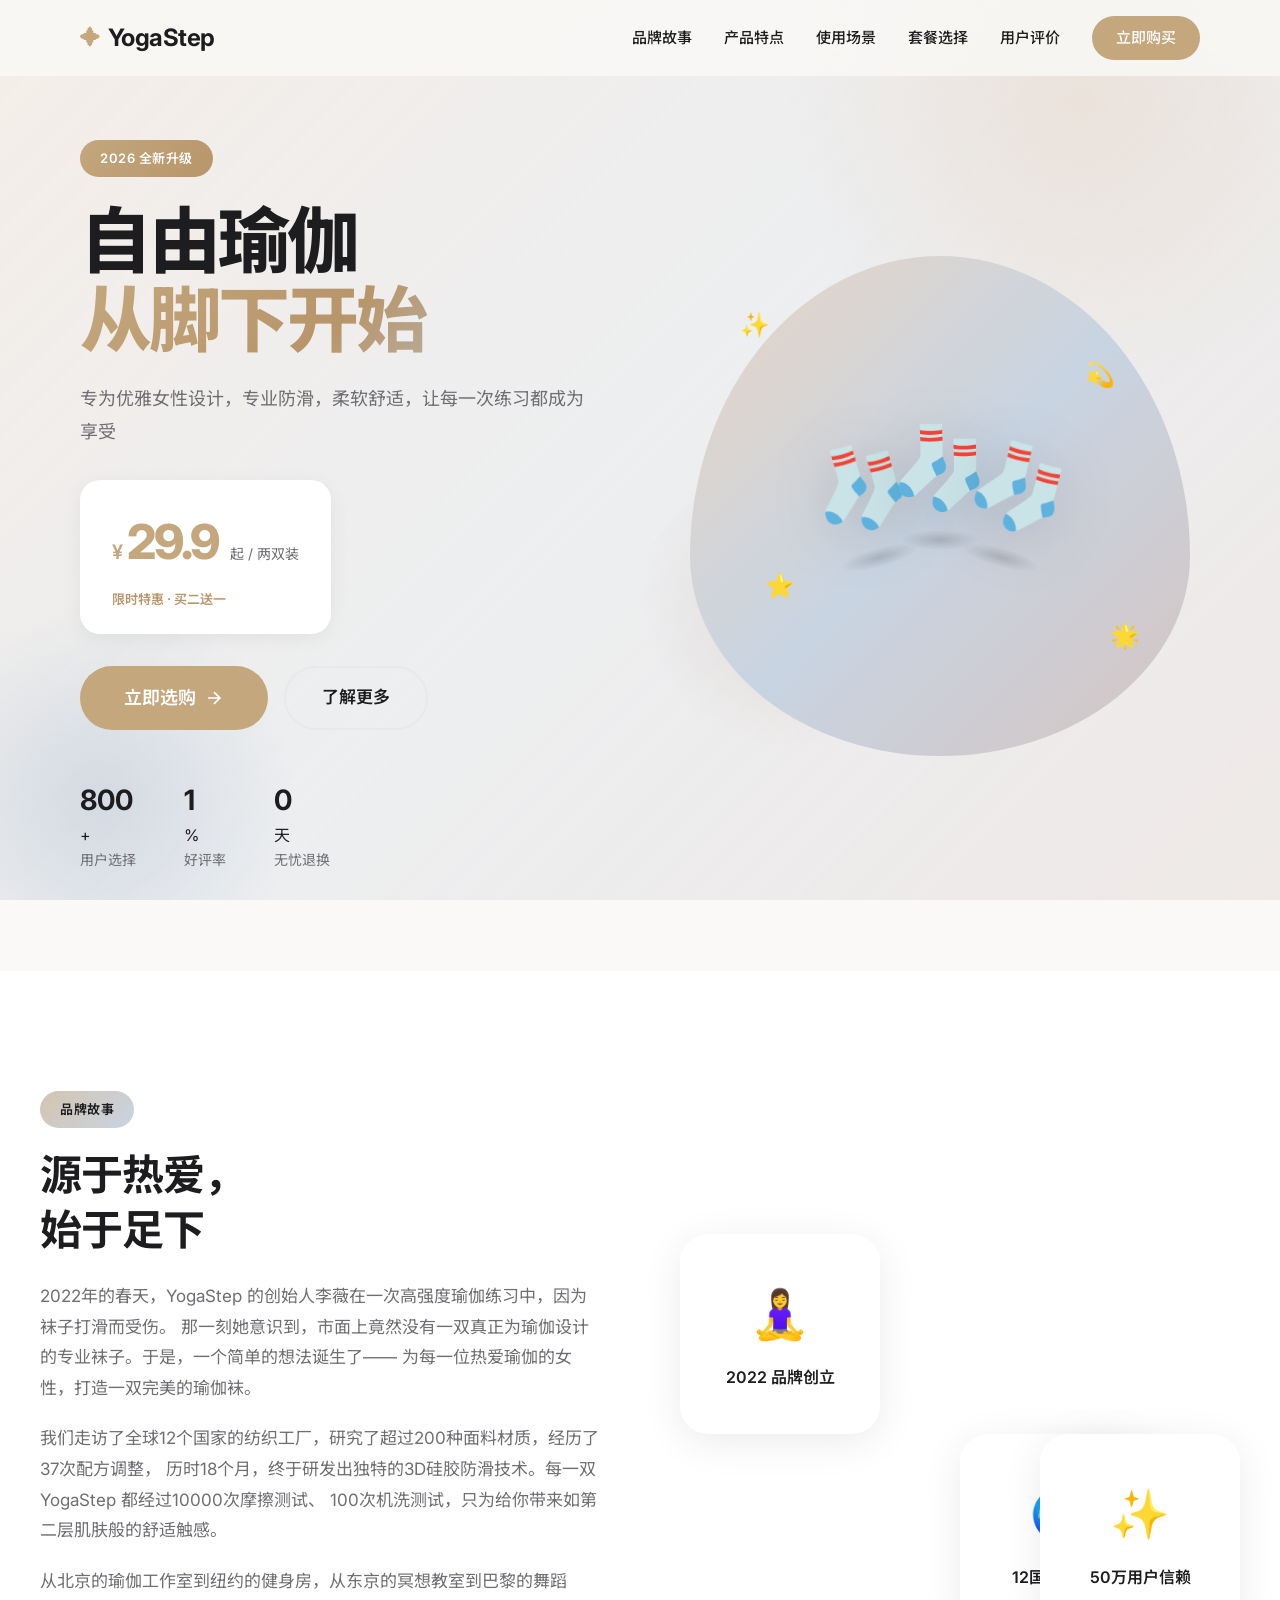
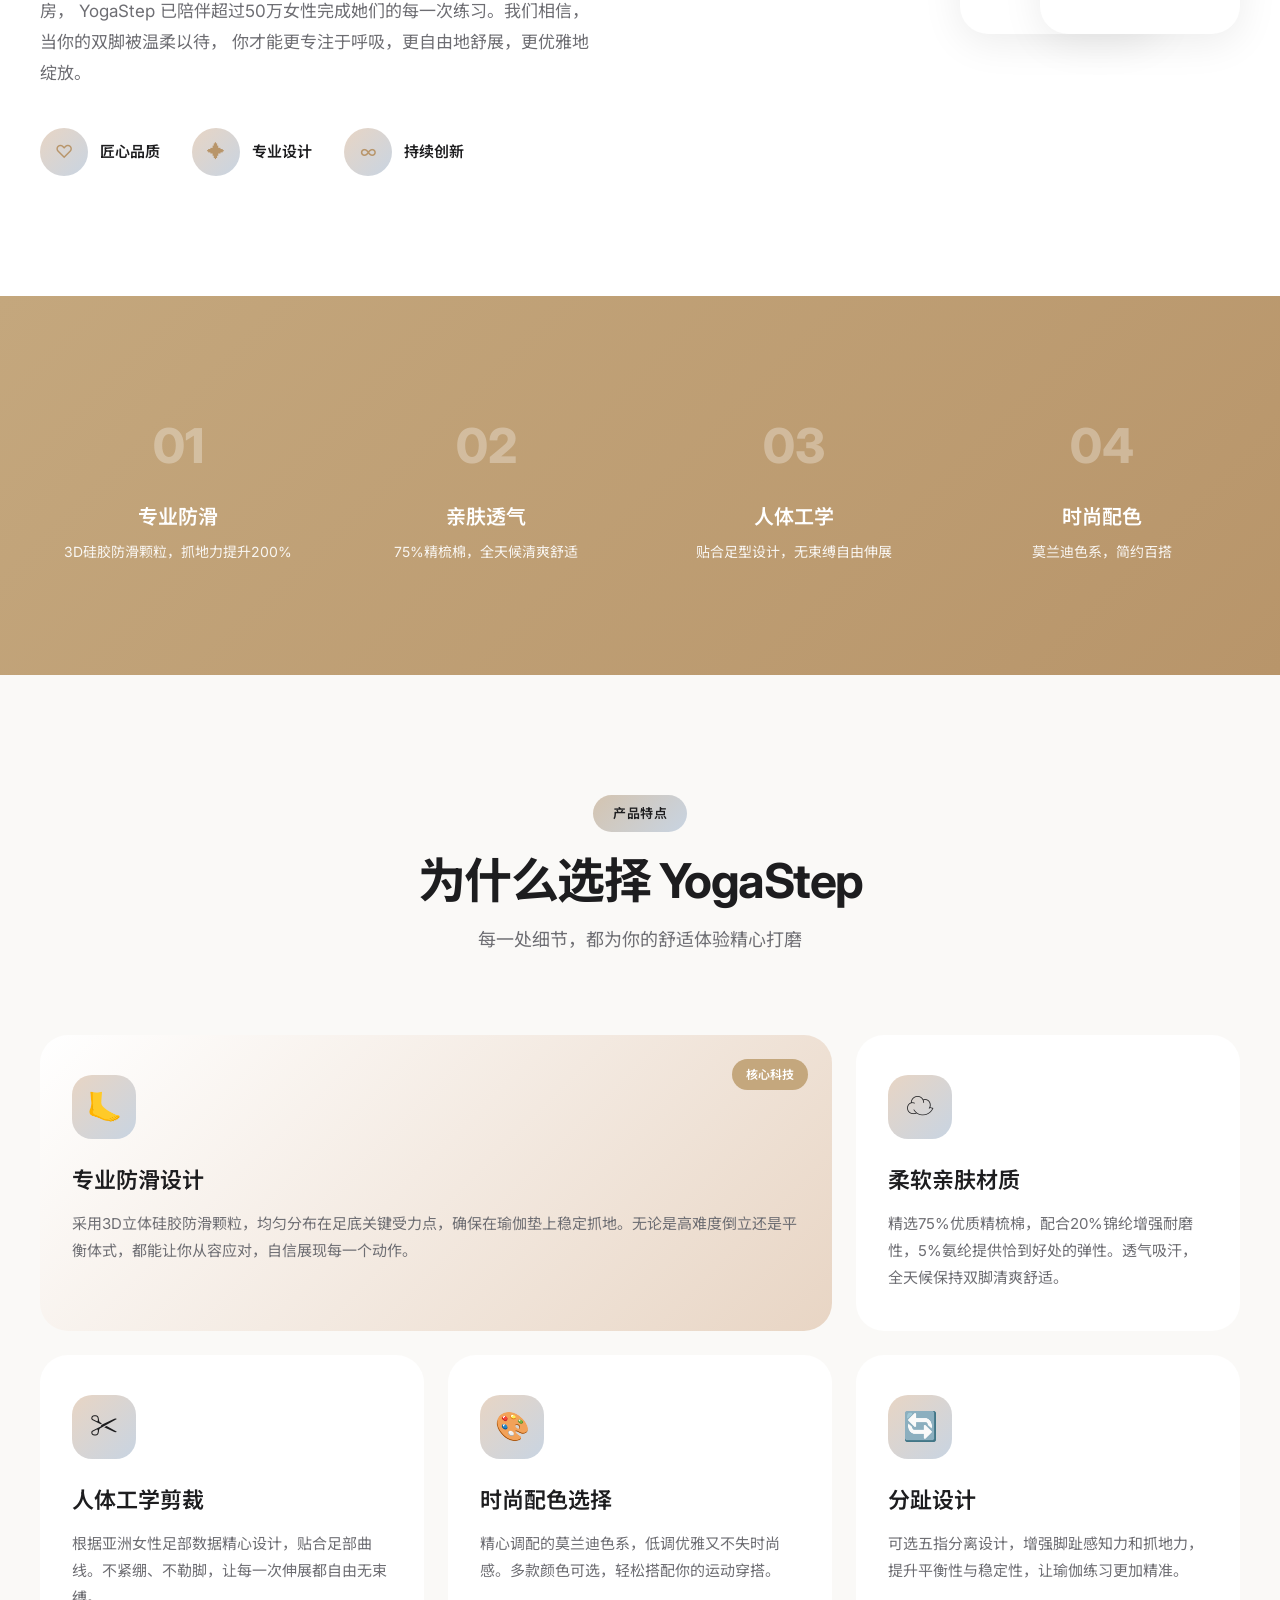
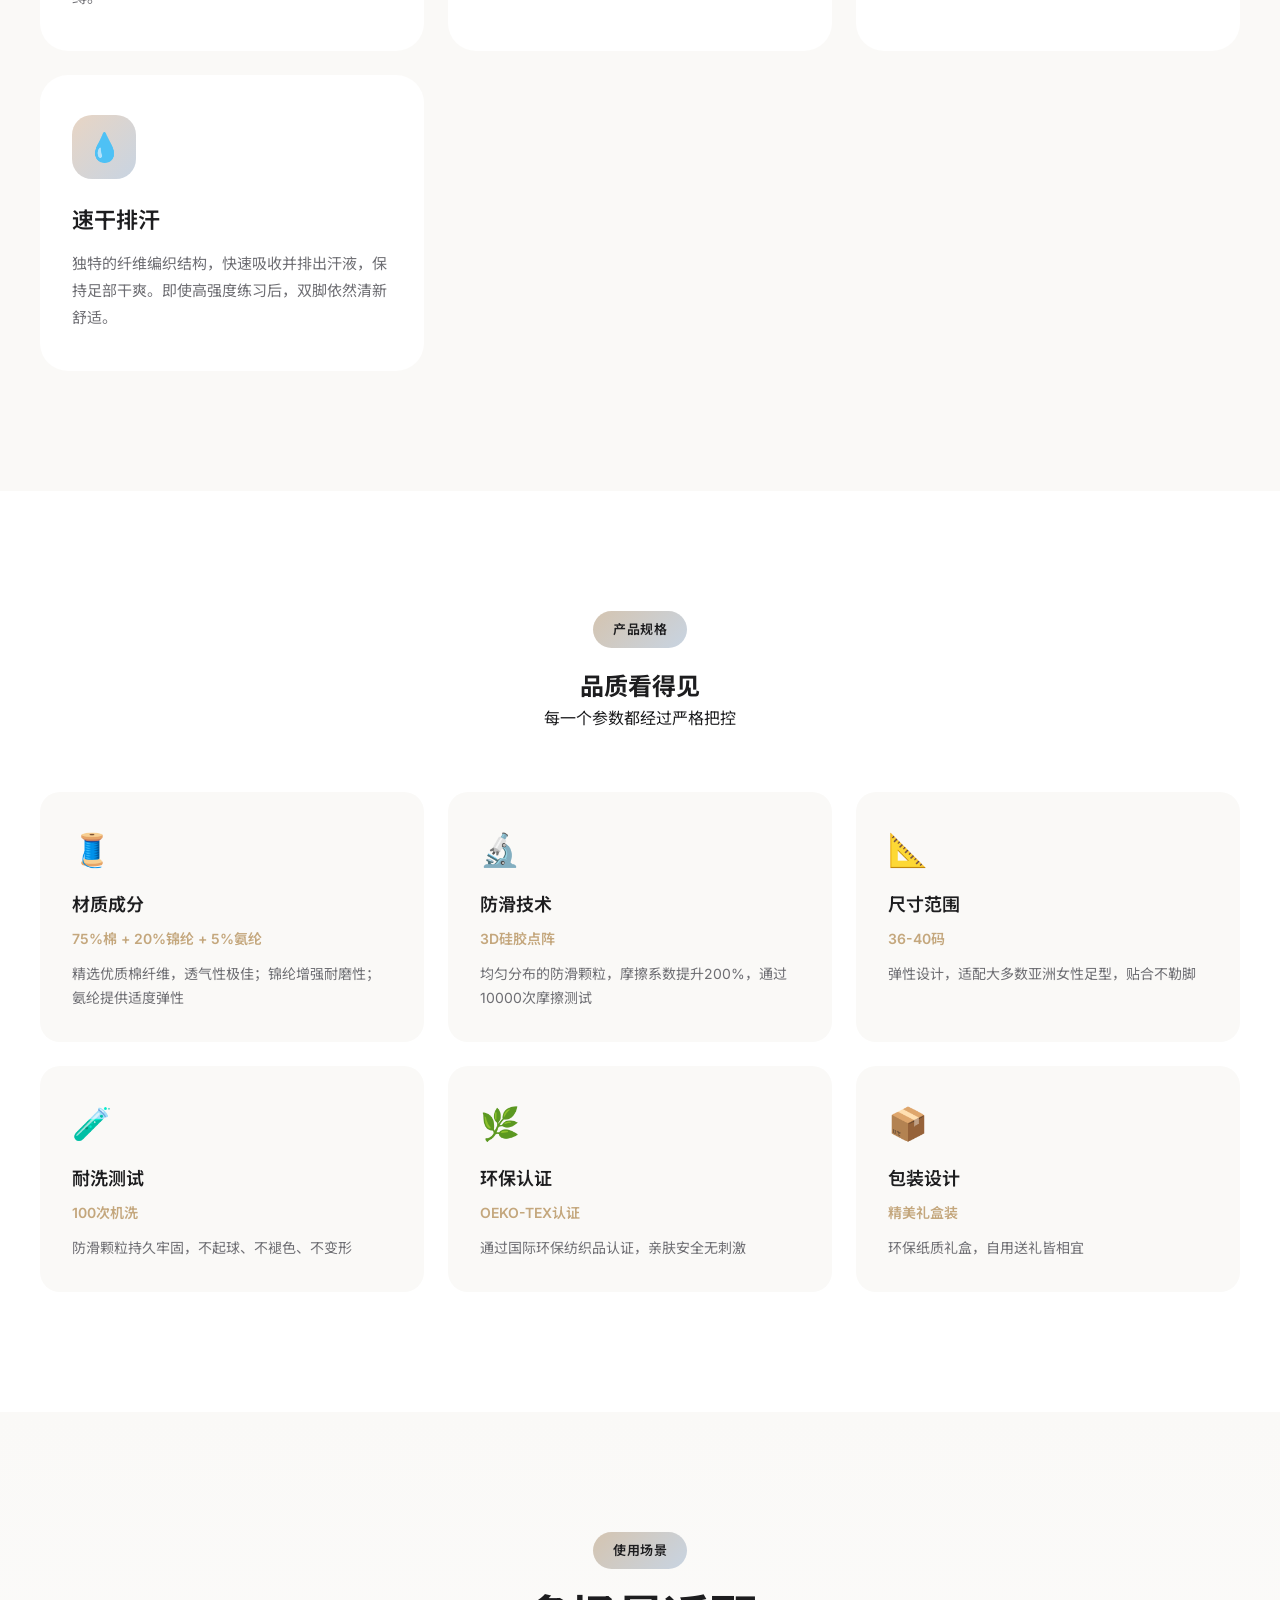
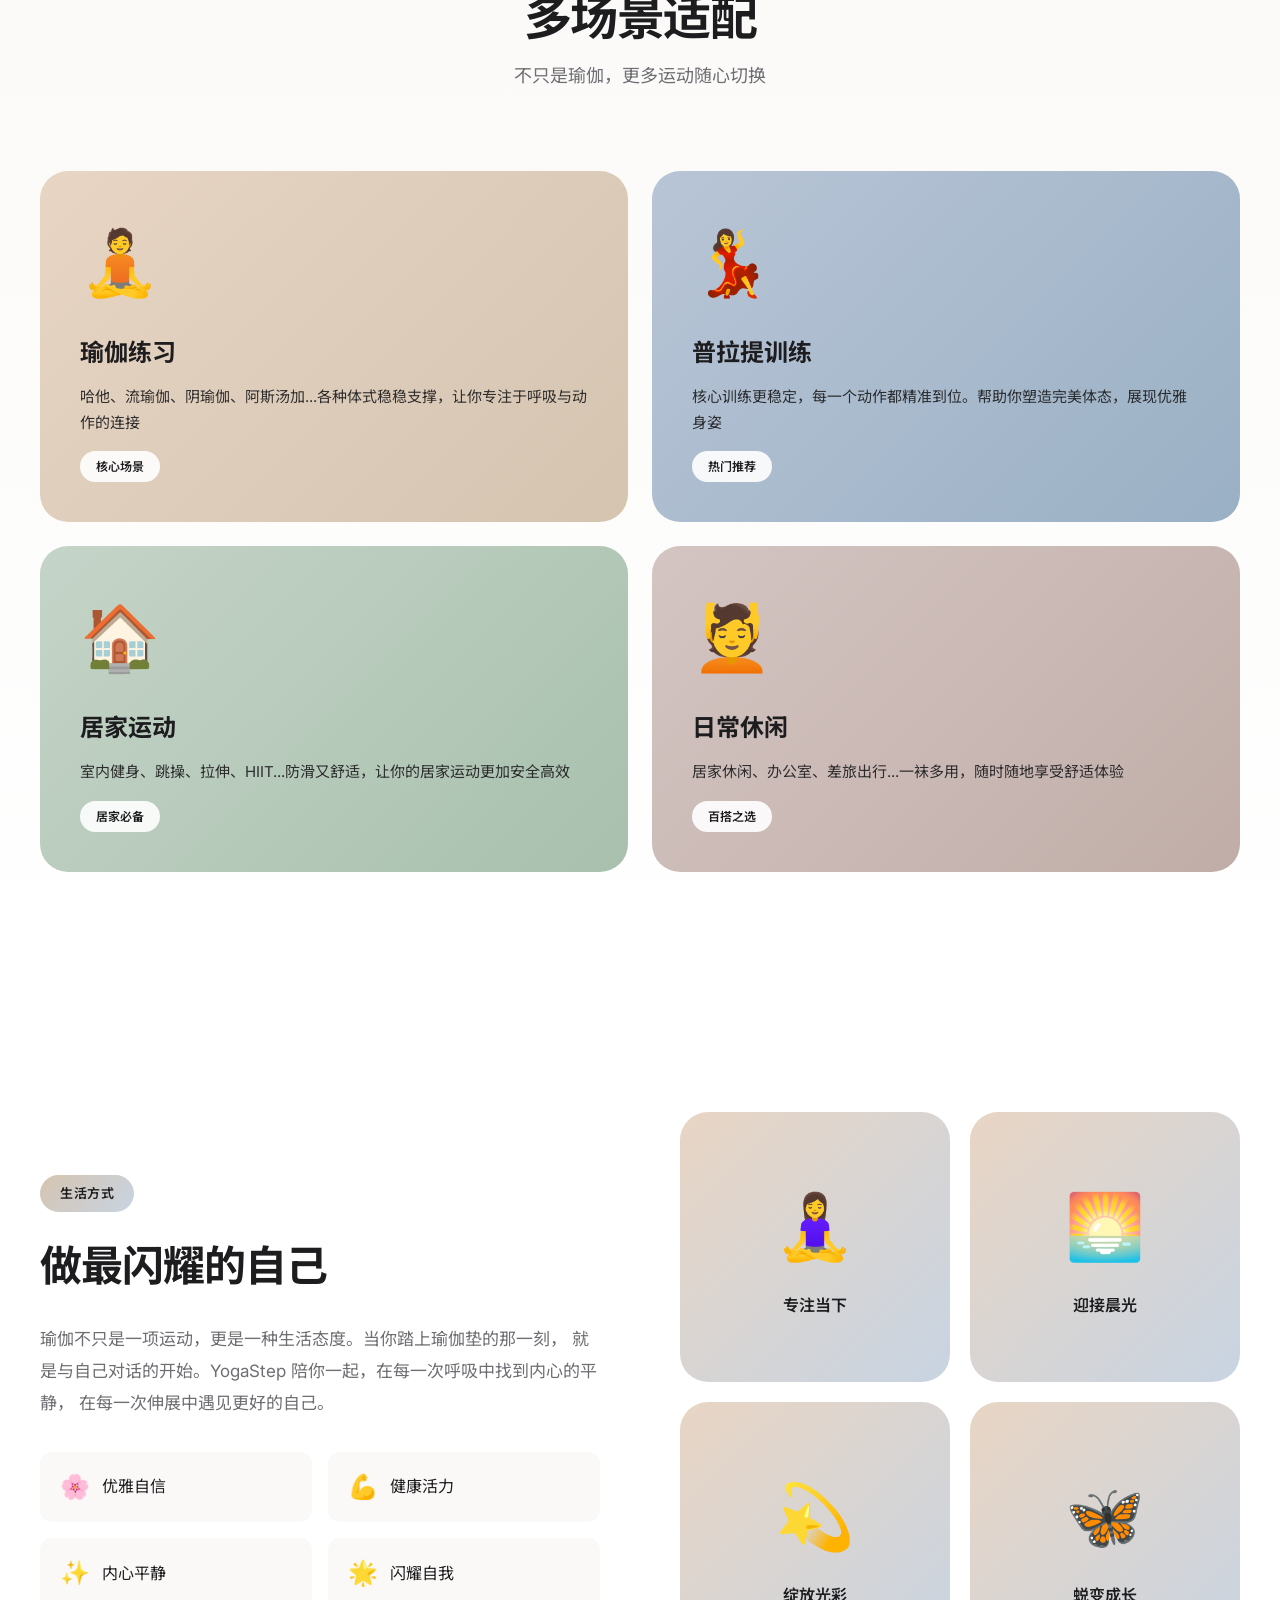
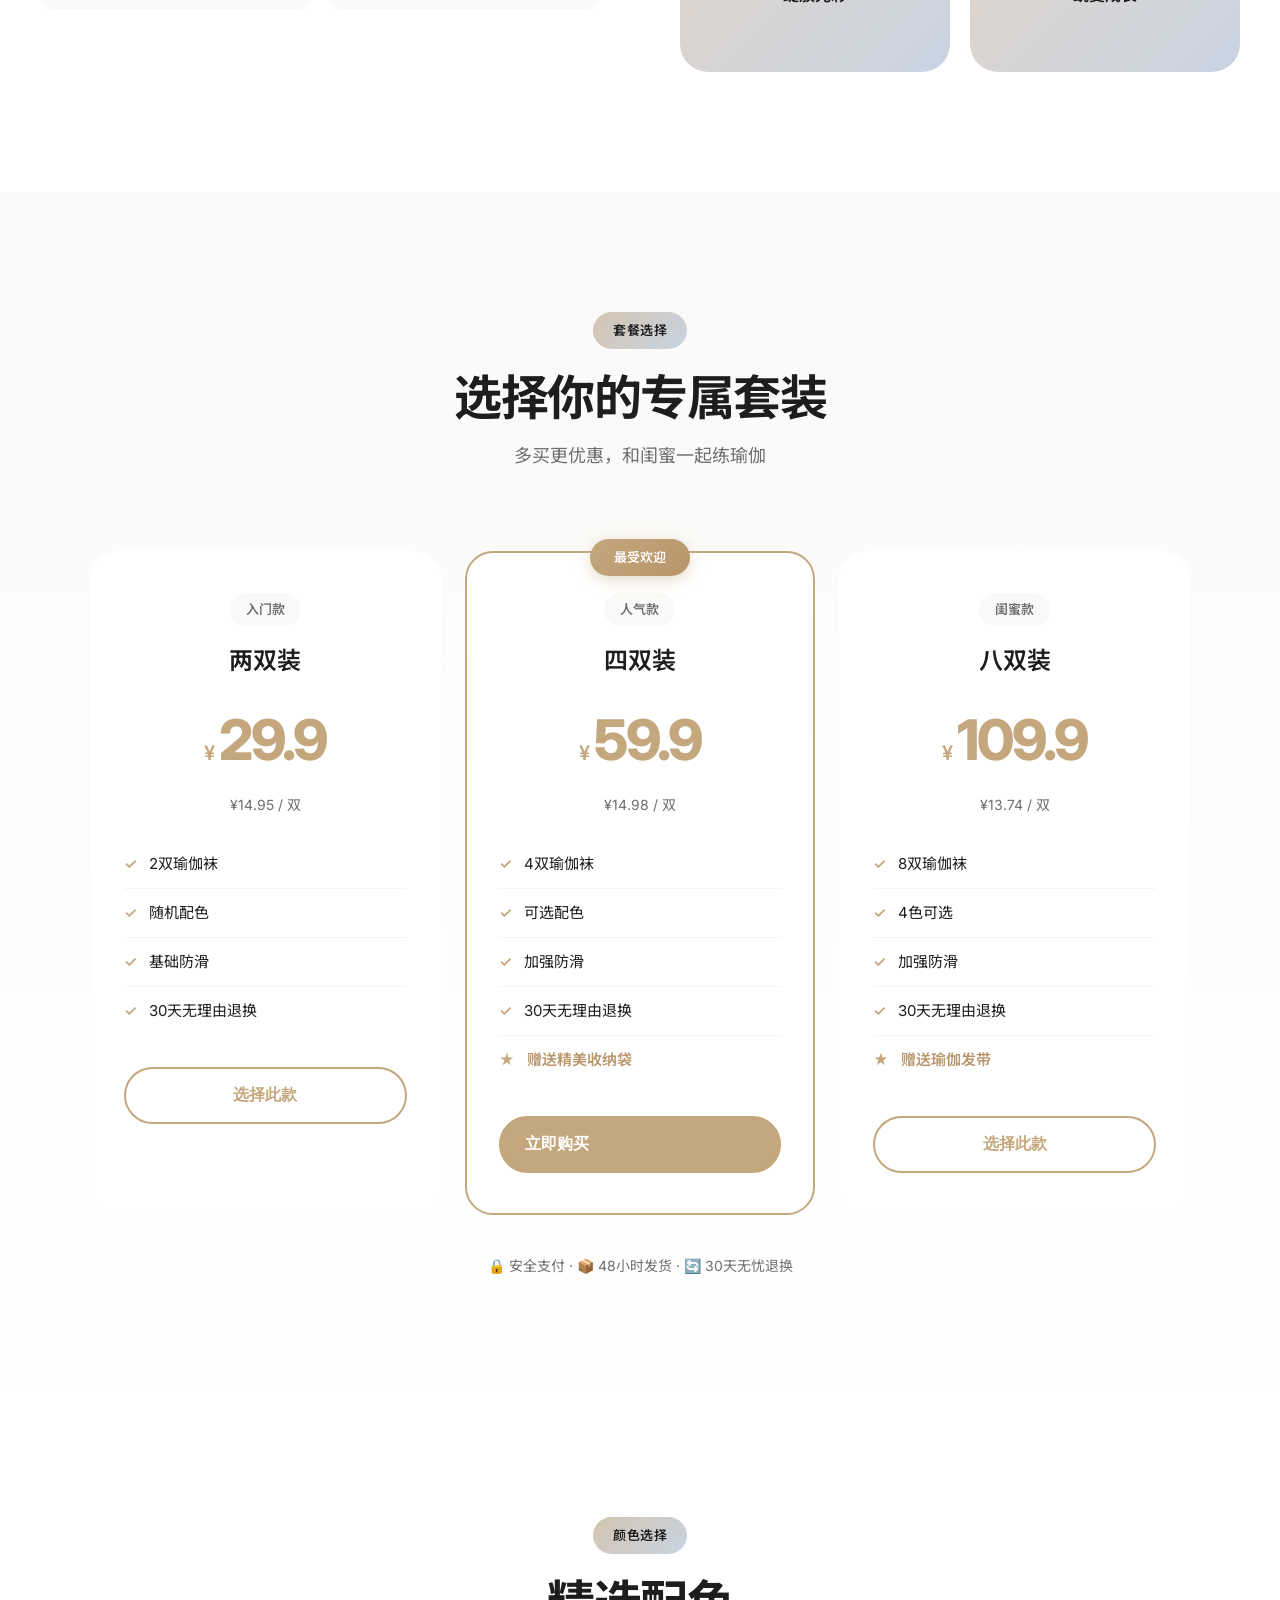
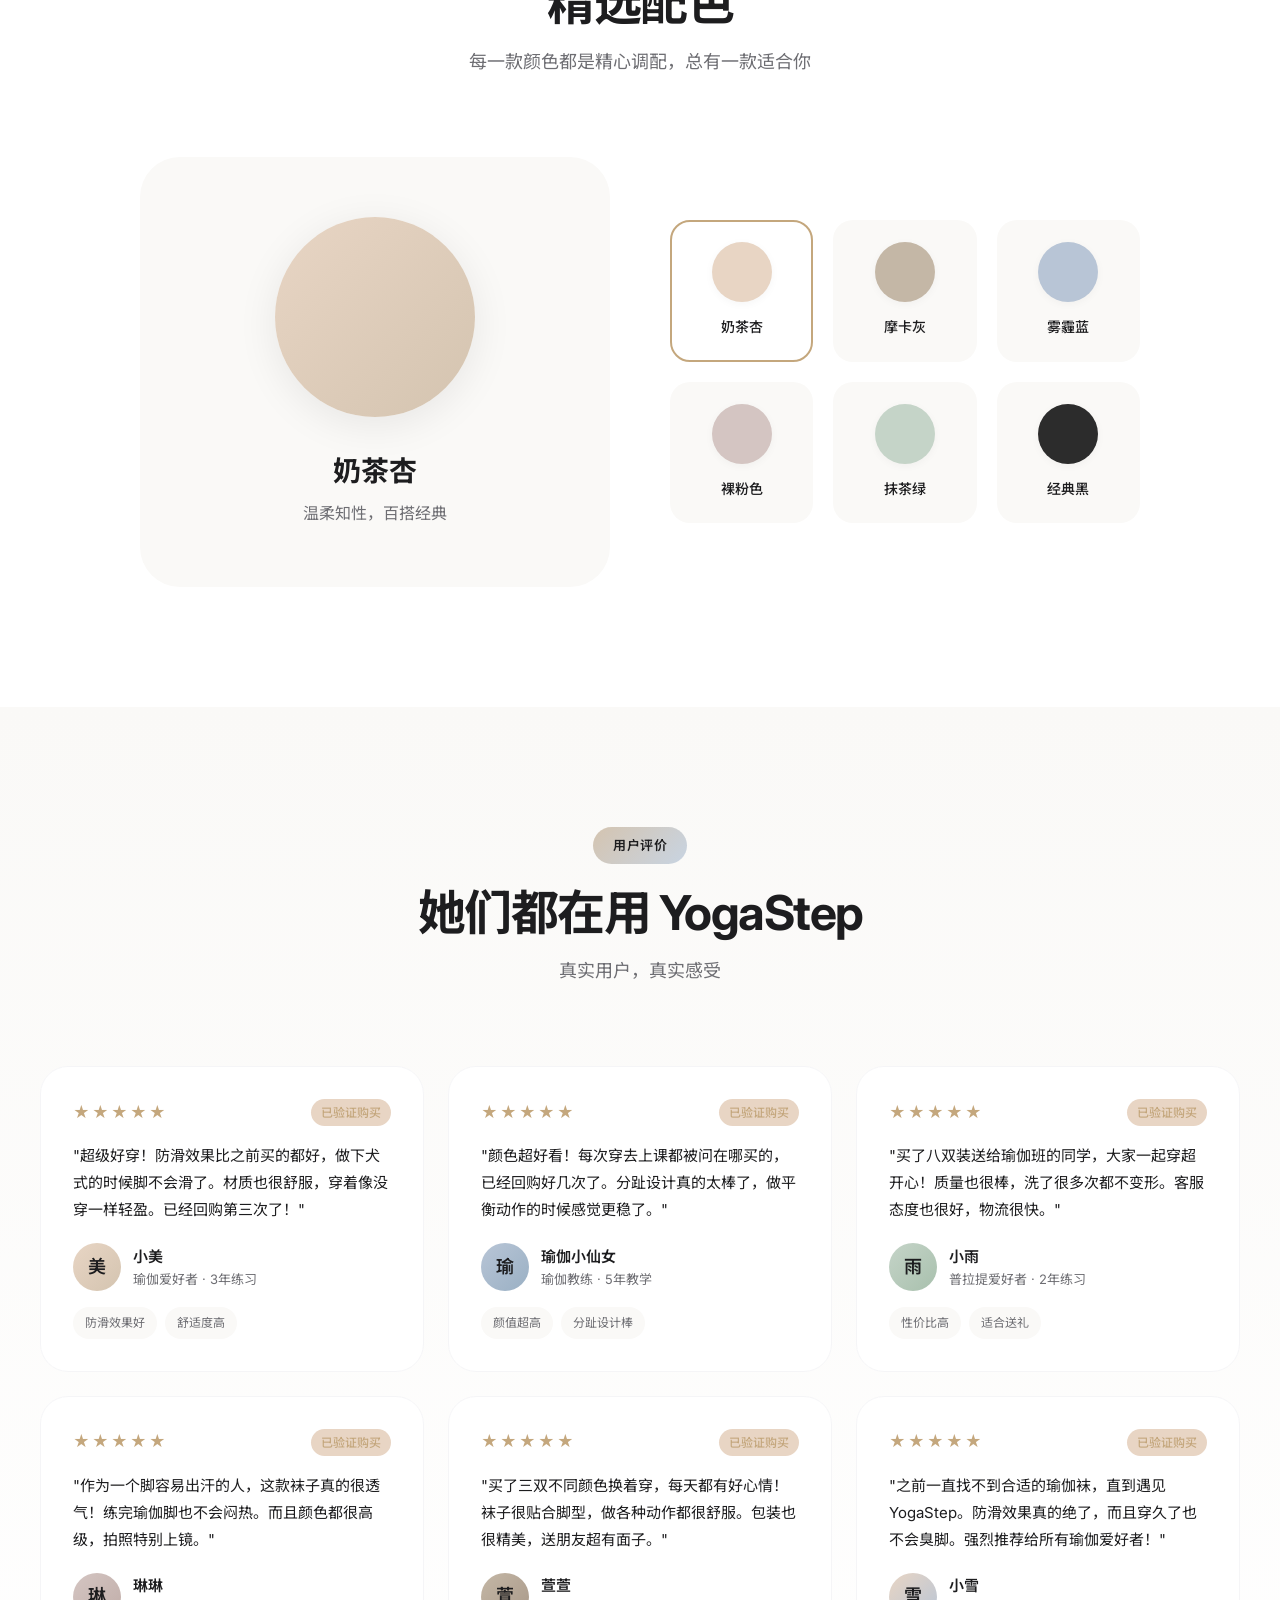
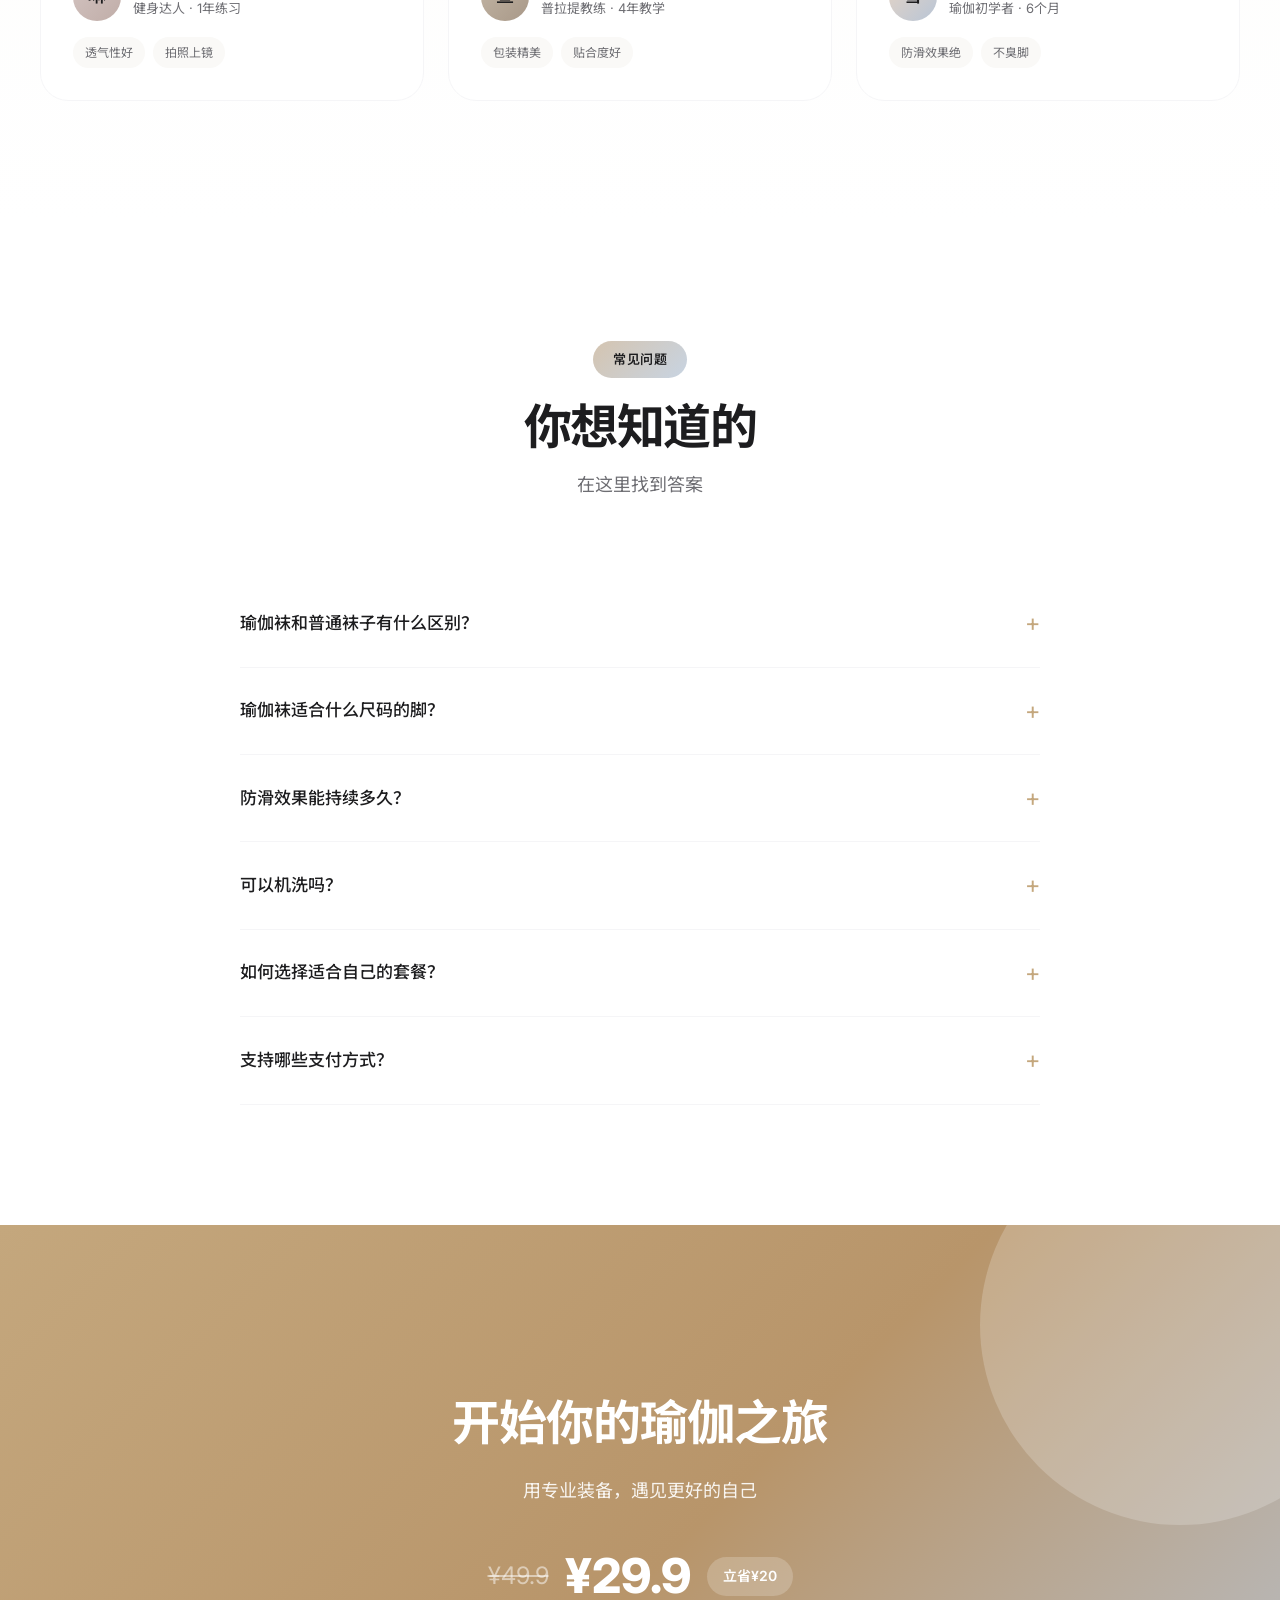
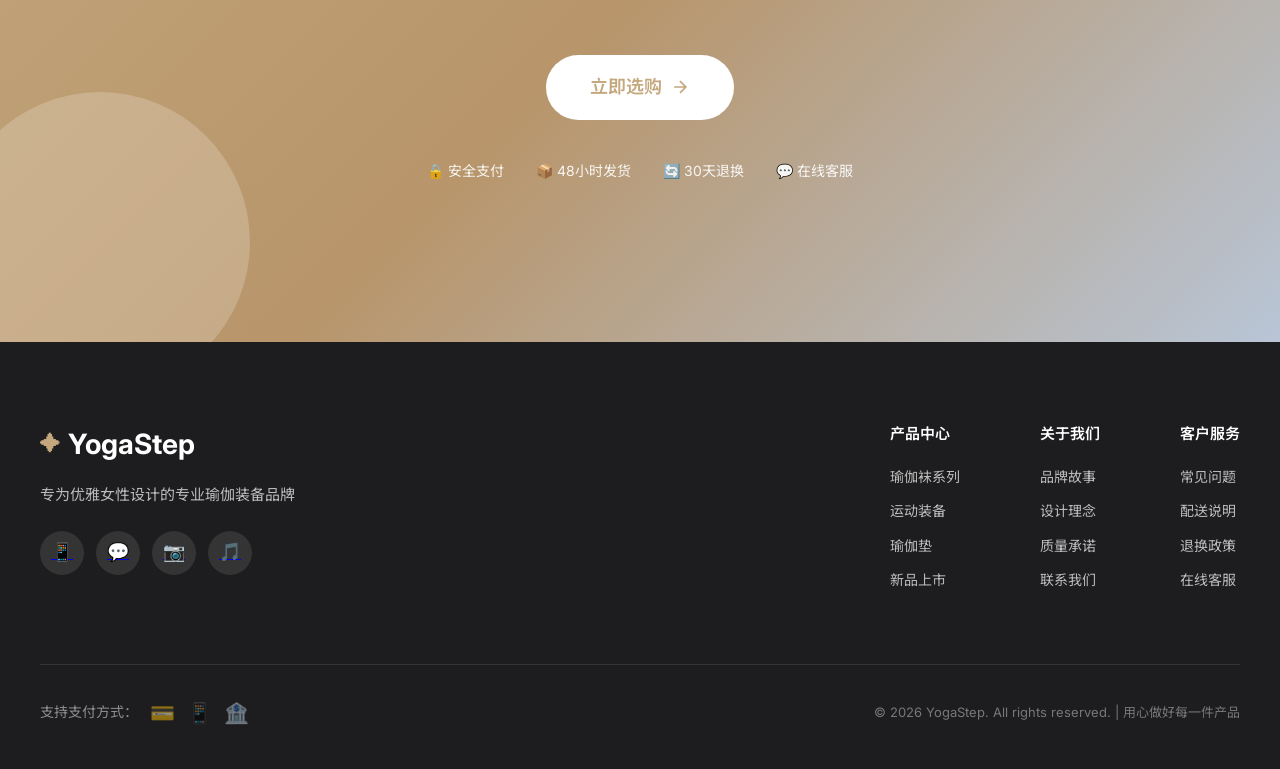
==== index.html @ c1f09376 "Add files via upload" ====
<!DOCTYPE html>
<html lang="zh-CN">
<head>
    <meta charset="UTF-8">
    <meta name="viewport" content="width=device-width, initial-scale=1.0">
    <title>YogaStep · 专业瑜伽袜</title>
    <link rel="stylesheet" href="styles.css">
    <link href="https://fonts.googleapis.com/css2?family=Inter:wght@300;400;500;600;700;800&family=Noto+Sans+SC:wght@300;400;500;700;900&display=swap" rel="stylesheet">
</head>
<body>
    <!-- 预加载动画 -->
    <div class="preloader" id="preloader">
        <div class="preloader-content">
            <div class="preloader-logo">YogaStep</div>
            <div class="preloader-bar"></div>
        </div>
    </div>

    <!-- 导航栏 -->
    <nav class="navbar">
        <div class="nav-content">
            <div class="logo">
                <span class="logo-icon">✦</span>
                YogaStep
            </div>
            <div class="nav-links">
                <a href="#story">品牌故事</a>
                <a href="#features">产品特点</a>
                <a href="#benefits">使用场景</a>
                <a href="#packages">套餐选择</a>
                <a href="#testimonials">用户评价</a>
                <a href="#cta" class="btn-nav">立即购买</a>
            </div>
            <div class="mobile-menu" id="mobileMenu">
                <span></span>
                <span></span>
                <span></span>
            </div>
        </div>
    </nav>

    <!-- 移动端菜单 -->
    <div class="mobile-nav" id="mobileNav">
        <a href="#story">品牌故事</a>
        <a href="#features">产品特点</a>
        <a href="#benefits">使用场景</a>
        <a href="#packages">套餐选择</a>
        <a href="#testimonials">用户评价</a>
        <a href="#cta" class="btn-primary">立即购买</a>
    </div>

    <!-- 英雄区域 -->
    <section class="hero">
        <div class="hero-bg">
            <div class="hero-gradient"></div>
            <div class="hero-circles">
                <div class="circle circle-1"></div>
                <div class="circle circle-2"></div>
                <div class="circle circle-3"></div>
            </div>
        </div>
        <div class="hero-content">
            <div class="hero-badge">2026 全新升级</div>
            <h1>
                <span class="hero-line">自由瑜伽</span>
                <span class="hero-line gradient-text">从脚下开始</span>
            </h1>
            <p class="hero-subtitle">专为优雅女性设计，专业防滑，柔软舒适，让每一次练习都成为享受</p>
            <div class="hero-price-box">
                <div class="price-tag">
                    <span class="price-currency">¥</span>
                    <span class="price-amount">29.9</span>
                    <span class="price-unit">起 / 两双装</span>
                </div>
                <div class="price-save">限时特惠 · 买二送一</div>
            </div>
            <div class="hero-buttons">
                <a href="#cta" class="btn-primary btn-large">
                    <span>立即选购</span>
                    <svg width="20" height="20" viewBox="0 0 24 24" fill="none" stroke="currentColor" stroke-width="2">
                        <path d="M5 12h14M12 5l7 7-7 7"/>
                    </svg>
                </a>
                <a href="#story" class="btn-secondary">
                    <span>了解更多</span>
                </a>
            </div>
            <div class="hero-stats">
                <div class="stat">
                    <span class="stat-number" data-count="50000">0</span>+
                    <span class="stat-label">用户选择</span>
                </div>
                <div class="stat">
                    <span class="stat-number" data-count="99">0</span>%
                    <span class="stat-label">好评率</span>
                </div>
                <div class="stat">
                    <span class="stat-number" data-count="30">0</span>天
                    <span class="stat-label">无忧退换</span>
                </div>
            </div>
        </div>
        <div class="hero-visual">
            <div class="hero-image-wrapper">
                <div class="hero-shape"></div>
                <div class="hero-sock-showcase">
                    <div class="sock-item sock-1">
                        <div class="sock-visual">🧦</div>
                        <div class="sock-glow"></div>
                    </div>
                    <div class="sock-item sock-2">
                        <div class="sock-visual">🧦</div>
                        <div class="sock-glow"></div>
                    </div>
                    <div class="sock-item sock-3">
                        <div class="sock-visual">🧦</div>
                        <div class="sock-glow"></div>
                    </div>
                </div>
                <div class="floating-elements">
                    <div class="float-item float-1">✨</div>
                    <div class="float-item float-2">💫</div>
                    <div class="float-item float-3">⭐</div>
                    <div class="float-item float-4">🌟</div>
                </div>
            </div>
        </div>
    </section>

    <!-- 品牌故事 -->
    <section id="story" class="story">
        <div class="story-content">
            <div class="story-text">
                <div class="section-tag">品牌故事</div>
                <h2>源于热爱，<br>始于足下</h2>
                <p class="story-desc">
                    2022年的春天，YogaStep 的创始人李薇在一次高强度瑜伽练习中，因为袜子打滑而受伤。
                    那一刻她意识到，市面上竟然没有一双真正为瑜伽设计的专业袜子。于是，一个简单的想法诞生了——
                    为每一位热爱瑜伽的女性，打造一双完美的瑜伽袜。
                </p>
                <p class="story-desc">
                    我们走访了全球12个国家的纺织工厂，研究了超过200种面料材质，经历了37次配方调整，
                    历时18个月，终于研发出独特的3D硅胶防滑技术。每一双 YogaStep 都经过10000次摩擦测试、
                    100次机洗测试，只为给你带来如第二层肌肤般的舒适触感。
                </p>
                <p class="story-desc">
                    从北京的瑜伽工作室到纽约的健身房，从东京的冥想教室到巴黎的舞蹈房，
                    YogaStep 已陪伴超过50万女性完成她们的每一次练习。我们相信，当你的双脚被温柔以待，
                    你才能更专注于呼吸，更自由地舒展，更优雅地绽放。
                </p>
                <div class="story-values">
                    <div class="value-item">
                        <div class="value-icon">♡</div>
                        <div class="value-text">匠心品质</div>
                    </div>
                    <div class="value-item">
                        <div class="value-icon">✦</div>
                        <div class="value-text">专业设计</div>
                    </div>
                    <div class="value-item">
                        <div class="value-icon">∞</div>
                        <div class="value-text">持续创新</div>
                    </div>
                </div>
            </div>
            <div class="story-visual">
                <div class="story-card story-card-1">
                    <div class="card-icon">🧘‍♀️</div>
                    <div class="card-text">2022 品牌创立</div>
                </div>
                <div class="story-card story-card-2">
                    <div class="card-icon">🌍</div>
                    <div class="card-text">12国原料甄选</div>
                </div>
                <div class="story-card story-card-3">
                    <div class="card-icon">✨</div>
                    <div class="card-text">50万用户信赖</div>
                </div>
            </div>
        </div>
    </section>

    <!-- 核心卖点 -->
    <section class="highlights">
        <div class="highlights-content">
            <div class="highlight-item highlight-1">
                <div class="highlight-number">01</div>
                <h3>专业防滑</h3>
                <p>3D硅胶防滑颗粒，抓地力提升200%</p>
            </div>
            <div class="highlight-item highlight-2">
                <div class="highlight-number">02</div>
                <h3>亲肤透气</h3>
                <p>75%精梳棉，全天候清爽舒适</p>
            </div>
            <div class="highlight-item highlight-3">
                <div class="highlight-number">03</div>
                <h3>人体工学</h3>
                <p>贴合足型设计，无束缚自由伸展</p>
            </div>
            <div class="highlight-item highlight-4">
                <div class="highlight-number">04</div>
                <h3>时尚配色</h3>
                <p>莫兰迪色系，简约百搭</p>
            </div>
        </div>
    </section>

    <!-- 产品特点详解 -->
    <section id="features" class="features">
        <div class="section-header">
            <div class="section-tag">产品特点</div>
            <h2>为什么选择 YogaStep</h2>
            <p>每一处细节，都为你的舒适体验精心打磨</p>
        </div>
        <div class="features-grid">
            <div class="feature-card feature-card-large">
                <div class="feature-icon-wrapper">
                    <div class="feature-icon">🦶</div>
                </div>
                <h3>专业防滑设计</h3>
                <p>采用3D立体硅胶防滑颗粒，均匀分布在足底关键受力点，确保在瑜伽垫上稳定抓地。无论是高难度倒立还是平衡体式，都能让你从容应对，自信展现每一个动作。</p>
                <div class="feature-tag">核心科技</div>
            </div>
            <div class="feature-card">
                <div class="feature-icon-wrapper">
                    <div class="feature-icon">☁️</div>
                </div>
                <h3>柔软亲肤材质</h3>
                <p>精选75%优质精梳棉，配合20%锦纶增强耐磨性，5%氨纶提供恰到好处的弹性。透气吸汗，全天候保持双脚清爽舒适。</p>
            </div>
            <div class="feature-card">
                <div class="feature-icon-wrapper">
                    <div class="feature-icon">✂️</div>
                </div>
                <h3>人体工学剪裁</h3>
                <p>根据亚洲女性足部数据精心设计，贴合足部曲线。不紧绷、不勒脚，让每一次伸展都自由无束缚。</p>
            </div>
            <div class="feature-card">
                <div class="feature-icon-wrapper">
                    <div class="feature-icon">🎨</div>
                </div>
                <h3>时尚配色选择</h3>
                <p>精心调配的莫兰迪色系，低调优雅又不失时尚感。多款颜色可选，轻松搭配你的运动穿搭。</p>
            </div>
            <div class="feature-card">
                <div class="feature-icon-wrapper">
                    <div class="feature-icon">🔄</div>
                </div>
                <h3>分趾设计</h3>
                <p>可选五指分离设计，增强脚趾感知力和抓地力，提升平衡性与稳定性，让瑜伽练习更加精准。</p>
            </div>
            <div class="feature-card">
                <div class="feature-icon-wrapper">
                    <div class="feature-icon">💧</div>
                </div>
                <h3>速干排汗</h3>
                <p>独特的纤维编织结构，快速吸收并排出汗液，保持足部干爽。即使高强度练习后，双脚依然清新舒适。</p>
            </div>
        </div>
    </section>

    <!-- 详细规格 -->
    <section class="specs">
        <div class="specs-content">
            <div class="specs-header">
                <div class="section-tag">产品规格</div>
                <h2>品质看得见</h2>
                <p>每一个参数都经过严格把控</p>
            </div>
            <div class="specs-grid">
                <div class="spec-card">
                    <div class="spec-icon">🧵</div>
                    <h4>材质成分</h4>
                    <div class="spec-value">75%棉 + 20%锦纶 + 5%氨纶</div>
                    <p>精选优质棉纤维，透气性极佳；锦纶增强耐磨性；氨纶提供适度弹性</p>
                </div>
                <div class="spec-card">
                    <div class="spec-icon">🔬</div>
                    <h4>防滑技术</h4>
                    <div class="spec-value">3D硅胶点阵</div>
                    <p>均匀分布的防滑颗粒，摩擦系数提升200%，通过10000次摩擦测试</p>
                </div>
                <div class="spec-card">
                    <div class="spec-icon">📐</div>
                    <h4>尺寸范围</h4>
                    <div class="spec-value">36-40码</div>
                    <p>弹性设计，适配大多数亚洲女性足型，贴合不勒脚</p>
                </div>
                <div class="spec-card">
                    <div class="spec-icon">🧪</div>
                    <h4>耐洗测试</h4>
                    <div class="spec-value">100次机洗</div>
                    <p>防滑颗粒持久牢固，不起球、不褪色、不变形</p>
                </div>
                <div class="spec-card">
                    <div class="spec-icon">🌿</div>
                    <h4>环保认证</h4>
                    <div class="spec-value">OEKO-TEX认证</div>
                    <p>通过国际环保纺织品认证，亲肤安全无刺激</p>
                </div>
                <div class="spec-card">
                    <div class="spec-icon">📦</div>
                    <h4>包装设计</h4>
                    <div class="spec-value">精美礼盒装</div>
                    <p>环保纸质礼盒，自用送礼皆相宜</p>
                </div>
            </div>
        </div>
    </section>

    <!-- 使用场景 -->
    <section id="benefits" class="benefits">
        <div class="section-header">
            <div class="section-tag">使用场景</div>
            <h2>多场景适配</h2>
            <p>不只是瑜伽，更多运动随心切换</p>
        </div>
        <div class="benefits-showcase">
            <div class="benefit-card benefit-card-1">
                <div class="benefit-bg"></div>
                <div class="benefit-content">
                    <div class="benefit-icon-large">🧘</div>
                    <h3>瑜伽练习</h3>
                    <p>哈他、流瑜伽、阴瑜伽、阿斯汤加...各种体式稳稳支撑，让你专注于呼吸与动作的连接</p>
                    <div class="benefit-tag">核心场景</div>
                </div>
            </div>
            <div class="benefit-card benefit-card-2">
                <div class="benefit-bg"></div>
                <div class="benefit-content">
                    <div class="benefit-icon-large">💃</div>
                    <h3>普拉提训练</h3>
                    <p>核心训练更稳定，每一个动作都精准到位。帮助你塑造完美体态，展现优雅身姿</p>
                    <div class="benefit-tag">热门推荐</div>
                </div>
            </div>
            <div class="benefit-card benefit-card-3">
                <div class="benefit-bg"></div>
                <div class="benefit-content">
                    <div class="benefit-icon-large">🏠</div>
                    <h3>居家运动</h3>
                    <p>室内健身、跳操、拉伸、HIIT...防滑又舒适，让你的居家运动更加安全高效</p>
                    <div class="benefit-tag">居家必备</div>
                </div>
            </div>
            <div class="benefit-card benefit-card-4">
                <div class="benefit-bg"></div>
                <div class="benefit-content">
                    <div class="benefit-icon-large">💆</div>
                    <h3>日常休闲</h3>
                    <p>居家休闲、办公室、差旅出行...一袜多用，随时随地享受舒适体验</p>
                    <div class="benefit-tag">百搭之选</div>
                </div>
            </div>
        </div>
    </section>

    <!-- 女性形象展示 -->
    <section class="lifestyle">
        <div class="lifestyle-content">
            <div class="lifestyle-text">
                <div class="section-tag">生活方式</div>
                <h2>做最闪耀的自己</h2>
                <p class="lifestyle-desc">
                    瑜伽不只是一项运动，更是一种生活态度。当你踏上瑜伽垫的那一刻，
                    就是与自己对话的开始。YogaStep 陪你一起，在每一次呼吸中找到内心的平静，
                    在每一次伸展中遇见更好的自己。
                </p>
                <div class="lifestyle-features">
                    <div class="lifestyle-feature">
                        <span class="lifestyle-icon">🌸</span>
                        <span>优雅自信</span>
                    </div>
                    <div class="lifestyle-feature">
                        <span class="lifestyle-icon">💪</span>
                        <span>健康活力</span>
                    </div>
                    <div class="lifestyle-feature">
                        <span class="lifestyle-icon">✨</span>
                        <span>内心平静</span>
                    </div>
                    <div class="lifestyle-feature">
                        <span class="lifestyle-icon">🌟</span>
                        <span>闪耀自我</span>
                    </div>
                </div>
            </div>
            <div class="lifestyle-visual">
                <div class="lifestyle-grid">
                    <div class="lifestyle-card">
                        <div class="lifestyle-emoji">🧘‍♀️</div>
                        <div class="lifestyle-caption">专注当下</div>
                    </div>
                    <div class="lifestyle-card">
                        <div class="lifestyle-emoji">🌅</div>
                        <div class="lifestyle-caption">迎接晨光</div>
                    </div>
                    <div class="lifestyle-card">
                        <div class="lifestyle-emoji">💫</div>
                        <div class="lifestyle-caption">绽放光彩</div>
                    </div>
                    <div class="lifestyle-card">
                        <div class="lifestyle-emoji">🦋</div>
                        <div class="lifestyle-caption">蜕变成长</div>
                    </div>
                </div>
            </div>
        </div>
    </section>

    <!-- 套餐选择 -->
    <section id="packages" class="packages">
        <div class="section-header">
            <div class="section-tag">套餐选择</div>
            <h2>选择你的专属套装</h2>
            <p>多买更优惠，和闺蜜一起练瑜伽</p>
        </div>
        <div class="packages-grid">
            <div class="package-card">
                <div class="package-header">
                    <div class="package-badge">入门款</div>
                    <h3>两双装</h3>
                    <div class="price">
                        <span class="currency">¥</span>
                        <span class="amount">29.9</span>
                    </div>
                    <div class="unit">¥14.95 / 双</div>
                </div>
                <ul class="package-features">
                    <li>
                        <span class="check">✓</span>
                        <span>2双瑜伽袜</span>
                    </li>
                    <li>
                        <span class="check">✓</span>
                        <span>随机配色</span>
                    </li>
                    <li>
                        <span class="check">✓</span>
                        <span>基础防滑</span>
                    </li>
                    <li>
                        <span class="check">✓</span>
                        <span>30天无理由退换</span>
                    </li>
                </ul>
                <button class="btn-package">选择此款</button>
            </div>
            <div class="package-card popular">
                <div class="popular-tag">最受欢迎</div>
                <div class="package-header">
                    <div class="package-badge">人气款</div>
                    <h3>四双装</h3>
                    <div class="price">
                        <span class="currency">¥</span>
                        <span class="amount">59.9</span>
                    </div>
                    <div class="unit">¥14.98 / 双</div>
                </div>
                <ul class="package-features">
                    <li>
                        <span class="check">✓</span>
                        <span>4双瑜伽袜</span>
                    </li>
                    <li>
                        <span class="check">✓</span>
                        <span>可选配色</span>
                    </li>
                    <li>
                        <span class="check">✓</span>
                        <span>加强防滑</span>
                    </li>
                    <li>
                        <span class="check">✓</span>
                        <span>30天无理由退换</span>
                    </li>
                    <li class="bonus">
                        <span class="check">★</span>
                        <span>赠送精美收纳袋</span>
                    </li>
                </ul>
                <button class="btn-package btn-primary">立即购买</button>
            </div>
            <div class="package-card">
                <div class="package-header">
                    <div class="package-badge">闺蜜款</div>
                    <h3>八双装</h3>
                    <div class="price">
                        <span class="currency">¥</span>
                        <span class="amount">109.9</span>
                    </div>
                    <div class="unit">¥13.74 / 双</div>
                </div>
                <ul class="package-features">
                    <li>
                        <span class="check">✓</span>
                        <span>8双瑜伽袜</span>
                    </li>
                    <li>
                        <span class="check">✓</span>
                        <span>4色可选</span>
                    </li>
                    <li>
                        <span class="check">✓</span>
                        <span>加强防滑</span>
                    </li>
                    <li>
                        <span class="check">✓</span>
                        <span>30天无理由退换</span>
                    </li>
                    <li class="bonus">
                        <span class="check">★</span>
                        <span>赠送瑜伽发带</span>
                    </li>
                </ul>
                <button class="btn-package">选择此款</button>
            </div>
        </div>
        <div class="packages-note">
            <p>🔒 安全支付 · 📦 48小时发货 · 🔄 30天无忧退换</p>
        </div>
    </section>

    <!-- 颜色展示 -->
    <section class="colors">
        <div class="section-header">
            <div class="section-tag">颜色选择</div>
            <h2>精选配色</h2>
            <p>每一款颜色都是精心调配，总有一款适合你</p>
        </div>
        <div class="colors-showcase">
            <div class="color-main">
                <div class="color-display" id="colorDisplay">
                    <div class="color-preview" style="background: linear-gradient(135deg, #E8D5C4, #D4C4B0);"></div>
                    <div class="color-name">奶茶杏</div>
                    <div class="color-desc">温柔知性，百搭经典</div>
                </div>
            </div>
            <div class="color-options">
                <div class="color-option active" data-color="奶茶杏" data-gradient="linear-gradient(135deg, #E8D5C4, #D4C4B0)" data-desc="温柔知性，百搭经典">
                    <div class="color-swatch" style="background: #E8D5C4;"></div>
                    <span>奶茶杏</span>
                </div>
                <div class="color-option" data-color="摩卡灰" data-gradient="linear-gradient(135deg, #C4B7A6, #A89888)" data-desc="低调优雅，气质之选">
                    <div class="color-swatch" style="background: #C4B7A6;"></div>
                    <span>摩卡灰</span>
                </div>
                <div class="color-option" data-color="雾霾蓝" data-gradient="linear-gradient(135deg, #B8C5D6, #9AB0C4)" data-desc="清新脱俗，宁静致远">
                    <div class="color-swatch" style="background: #B8C5D6;"></div>
                    <span>雾霾蓝</span>
                </div>
                <div class="color-option" data-color="裸粉色" data-gradient="linear-gradient(135deg, #D4C5C2, #C0ADA8)" data-desc="浪漫甜美，少女心">
                    <div class="color-swatch" style="background: #D4C5C2;"></div>
                    <span>裸粉色</span>
                </div>
                <div class="color-option" data-color="抹茶绿" data-gradient="linear-gradient(135deg, #C5D4C8, #A8C0AD)" data-desc="清新自然，活力满满">
                    <div class="color-swatch" style="background: #C5D4C8;"></div>
                    <span>抹茶绿</span>
                </div>
                <div class="color-option" data-color="经典黑" data-gradient="linear-gradient(135deg, #3A3A3A, #1D1D1D)" data-desc="经典百搭，永不过时">
                    <div class="color-swatch" style="background: #2C2C2C;"></div>
                    <span>经典黑</span>
                </div>
            </div>
        </div>
    </section>

    <!-- 用户评价 -->
    <section id="testimonials" class="testimonials">
        <div class="section-header">
            <div class="section-tag">用户评价</div>
            <h2>她们都在用 YogaStep</h2>
            <p>真实用户，真实感受</p>
        </div>
        <div class="testimonials-grid">
            <div class="testimonial-card">
                <div class="testimonial-header">
                    <div class="stars">★★★★★</div>
                    <div class="verified">已验证购买</div>
                </div>
                <p class="testimonial-text">"超级好穿！防滑效果比之前买的都好，做下犬式的时候脚不会滑了。材质也很舒服，穿着像没穿一样轻盈。已经回购第三次了！"</p>
                <div class="testimonial-author">
                    <div class="author-avatar" style="background: linear-gradient(135deg, #E8D5C4, #D4C4B0);">美</div>
                    <div class="author-info">
                        <span class="author-name">小美</span>
                        <span class="author-detail">瑜伽爱好者 · 3年练习</span>
                    </div>
                </div>
                <div class="testimonial-tags">
                    <span class="tag">防滑效果好</span>
                    <span class="tag">舒适度高</span>
                </div>
            </div>
            <div class="testimonial-card">
                <div class="testimonial-header">
                    <div class="stars">★★★★★</div>
                    <div class="verified">已验证购买</div>
                </div>
                <p class="testimonial-text">"颜色超好看！每次穿去上课都被问在哪买的，已经回购好几次了。分趾设计真的太棒了，做平衡动作的时候感觉更稳了。"</p>
                <div class="testimonial-author">
                    <div class="author-avatar" style="background: linear-gradient(135deg, #B8C5D6, #9AB0C4);">瑜</div>
                    <div class="author-info">
                        <span class="author-name">瑜伽小仙女</span>
                        <span class="author-detail">瑜伽教练 · 5年教学</span>
                    </div>
                </div>
                <div class="testimonial-tags">
                    <span class="tag">颜值超高</span>
                    <span class="tag">分趾设计棒</span>
                </div>
            </div>
            <div class="testimonial-card">
                <div class="testimonial-header">
                    <div class="stars">★★★★★</div>
                    <div class="verified">已验证购买</div>
                </div>
                <p class="testimonial-text">"买了八双装送给瑜伽班的同学，大家一起穿超开心！质量也很棒，洗了很多次都不变形。客服态度也很好，物流很快。"</p>
                <div class="testimonial-author">
                    <div class="author-avatar" style="background: linear-gradient(135deg, #C5D4C8, #A8C0AD);">雨</div>
                    <div class="author-info">
                        <span class="author-name">小雨</span>
                        <span class="author-detail">普拉提爱好者 · 2年练习</span>
                    </div>
                </div>
                <div class="testimonial-tags">
                    <span class="tag">性价比高</span>
                    <span class="tag">适合送礼</span>
                </div>
            </div>
            <div class="testimonial-card">
                <div class="testimonial-header">
                    <div class="stars">★★★★★</div>
                    <div class="verified">已验证购买</div>
                </div>
                <p class="testimonial-text">"作为一个脚容易出汗的人，这款袜子真的很透气！练完瑜伽脚也不会闷热。而且颜色都很高级，拍照特别上镜。"</p>
                <div class="testimonial-author">
                    <div class="author-avatar" style="background: linear-gradient(135deg, #D4C5C2, #C0ADA8);">琳</div>
                    <div class="author-info">
                        <span class="author-name">琳琳</span>
                        <span class="author-detail">健身达人 · 1年练习</span>
                    </div>
                </div>
                <div class="testimonial-tags">
                    <span class="tag">透气性好</span>
                    <span class="tag">拍照上镜</span>
                </div>
            </div>
            <div class="testimonial-card">
                <div class="testimonial-header">
                    <div class="stars">★★★★★</div>
                    <div class="verified">已验证购买</div>
                </div>
                <p class="testimonial-text">"买了三双不同颜色换着穿，每天都有好心情！袜子很贴合脚型，做各种动作都很舒服。包装也很精美，送朋友超有面子。"</p>
                <div class="testimonial-author">
                    <div class="author-avatar" style="background: linear-gradient(135deg, #C4B7A6, #A89888);">萱</div>
                    <div class="author-info">
                        <span class="author-name">萱萱</span>
                        <span class="author-detail">普拉提教练 · 4年教学</span>
                    </div>
                </div>
                <div class="testimonial-tags">
                    <span class="tag">包装精美</span>
                    <span class="tag">贴合度好</span>
                </div>
            </div>
            <div class="testimonial-card">
                <div class="testimonial-header">
                    <div class="stars">★★★★★</div>
                    <div class="verified">已验证购买</div>
                </div>
                <p class="testimonial-text">"之前一直找不到合适的瑜伽袜，直到遇见YogaStep。防滑效果真的绝了，而且穿久了也不会臭脚。强烈推荐给所有瑜伽爱好者！"</p>
                <div class="testimonial-author">
                    <div class="author-avatar" style="background: linear-gradient(135deg, #E8D5C4, #B8C5D6);">雪</div>
                    <div class="author-info">
                        <span class="author-name">小雪</span>
                        <span class="author-detail">瑜伽初学者 · 6个月</span>
                    </div>
                </div>
                <div class="testimonial-tags">
                    <span class="tag">防滑效果绝</span>
                    <span class="tag">不臭脚</span>
                </div>
            </div>
        </div>
    </section>

    <!-- 常见问题 -->
    <section class="faq">
        <div class="section-header">
            <div class="section-tag">常见问题</div>
            <h2>你想知道的</h2>
            <p>在这里找到答案</p>
        </div>
        <div class="faq-grid">
            <div class="faq-item">
                <div class="faq-question">
                    <span>瑜伽袜和普通袜子有什么区别？</span>
                    <span class="faq-toggle">+</span>
                </div>
                <div class="faq-answer">
                    <p>瑜伽袜底部有专业的防滑硅胶颗粒，能提供更好的抓地力，防止在瑜伽垫上滑倒。材质上更透气、更贴合足型，适合各种瑜伽体式。普通袜子容易滑且不透气，不适合运动穿着。</p>
                </div>
            </div>
            <div class="faq-item">
                <div class="faq-question">
                    <span>瑜伽袜适合什么尺码的脚？</span>
                    <span class="faq-toggle">+</span>
                </div>
                <div class="faq-answer">
                    <p>我们的瑜伽袜采用弹性设计，适合36-40码的亚洲女性足型。袜子具有良好的弹性，能自动适应不同脚型，穿着舒适不勒脚。</p>
                </div>
            </div>
            <div class="faq-item">
                <div class="faq-question">
                    <span>防滑效果能持续多久？</span>
                    <span class="faq-toggle">+</span>
                </div>
                <div class="faq-answer">
                    <p>我们的3D硅胶防滑颗粒经过10000次摩擦测试，100次机洗测试。正常使用下，防滑效果可以持续1年以上。建议定期检查防滑颗粒状态，如有磨损可及时更换。</p>
                </div>
            </div>
            <div class="faq-item">
                <div class="faq-question">
                    <span>可以机洗吗？</span>
                    <span class="faq-toggle">+</span>
                </div>
                <div class="faq-answer">
                    <p>可以机洗！建议使用洗衣袋，选择温和模式，水温不超过30°C。避免使用漂白剂和柔顺剂，自然晾干即可。正确清洗能延长袜子使用寿命。</p>
                </div>
            </div>
            <div class="faq-item">
                <div class="faq-question">
                    <span>如何选择适合自己的套餐？</span>
                    <span class="faq-toggle">+</span>
                </div>
                <div class="faq-answer">
                    <p>如果您是瑜伽初学者，建议从两双装开始尝试；如果您经常练习，推荐四双装，可以换洗且赠送收纳袋；如果您想和闺蜜一起分享，八双装最划算，还赠送瑜伽发带。</p>
                </div>
            </div>
            <div class="faq-item">
                <div class="faq-question">
                    <span>支持哪些支付方式？</span>
                    <span class="faq-toggle">+</span>
                </div>
                <div class="faq-answer">
                    <p>我们支持微信支付、支付宝、银行卡等多种支付方式。所有支付都经过加密处理，安全可靠。如有任何支付问题，请随时联系客服。</p>
                </div>
            </div>
        </div>
    </section>

    <!-- CTA区域 -->
    <section id="cta" class="cta">
        <div class="cta-bg">
            <div class="cta-gradient"></div>
            <div class="cta-circles">
                <div class="cta-circle cta-circle-1"></div>
                <div class="cta-circle cta-circle-2"></div>
            </div>
        </div>
        <div class="cta-content">
            <h2>开始你的瑜伽之旅</h2>
            <p>用专业装备，遇见更好的自己</p>
            <div class="cta-price">
                <span class="cta-original">¥49.9</span>
                <span class="cta-current">¥29.9</span>
                <span class="cta-save">立省¥20</span>
            </div>
            <a href="#packages" class="btn-primary btn-large">
                <span>立即选购</span>
                <svg width="20" height="20" viewBox="0 0 24 24" fill="none" stroke="currentColor" stroke-width="2">
                    <path d="M5 12h14M12 5l7 7-7 7"/>
                </svg>
            </a>
            <div class="cta-trust">
                <span>🔒 安全支付</span>
                <span>📦 48小时发货</span>
                <span>🔄 30天退换</span>
                <span>💬 在线客服</span>
            </div>
        </div>
    </section>

    <!-- 页脚 -->
    <footer class="footer">
        <div class="footer-content">
            <div class="footer-top">
                <div class="footer-brand">
                    <div class="footer-logo">
                        <span class="logo-icon">✦</span>
                        YogaStep
                    </div>
                    <p class="footer-desc">专为优雅女性设计的专业瑜伽装备品牌</p>
                    <div class="footer-social">
                        <a href="#" class="social-link">
                            <span class="social-icon">📱</span>
                        </a>
                        <a href="#" class="social-link">
                            <span class="social-icon">💬</span>
                        </a>
                        <a href="#" class="social-link">
                            <span class="social-icon">📷</span>
                        </a>
                        <a href="#" class="social-link">
                            <span class="social-icon">🎵</span>
                        </a>
                    </div>
                </div>
                <div class="footer-links-group">
                    <div class="footer-links">
                        <h4>产品中心</h4>
                        <a href="#">瑜伽袜系列</a>
                        <a href="#">运动装备</a>
                        <a href="#">瑜伽垫</a>
                        <a href="#">新品上市</a>
                    </div>
                    <div class="footer-links">
                        <h4>关于我们</h4>
                        <a href="#">品牌故事</a>
                        <a href="#">设计理念</a>
                        <a href="#">质量承诺</a>
                        <a href="#">联系我们</a>
                    </div>
                    <div class="footer-links">
                        <h4>客户服务</h4>
                        <a href="#">常见问题</a>
                        <a href="#">配送说明</a>
                        <a href="#">退换政策</a>
                        <a href="#">在线客服</a>
                    </div>
                </div>
            </div>
            <div class="footer-bottom">
                <div class="footer-payments">
                    <span>支持支付方式：</span>
                    <span class="payment-icon">💳</span>
                    <span class="payment-icon">📱</span>
                    <span class="payment-icon">🏦</span>
                </div>
                <div class="footer-copyright">
                    <p>© 2026 YogaStep. All rights reserved. | 用心做好每一件产品</p>
                </div>
            </div>
        </div>
    </footer>

    <!-- 返回顶部按钮 -->
    <button class="back-to-top" id="backToTop">
        <svg width="24" height="24" viewBox="0 0 24 24" fill="none" stroke="currentColor" stroke-width="2">
            <path d="M18 15l-6-6-6 6"/>
        </svg>
    </button>

    <script src="script.js"></script>
</body>
</html>
---- styles.css ----
/* 全局样式重置 */
* {
    margin: 0;
    padding: 0;
    box-sizing: border-box;
}

html {
    scroll-behavior: smooth;
    font-size: 16px;
}

body {
    font-family: 'Inter', 'Noto Sans SC', -apple-system, BlinkMacSystemFont, 'Segoe UI', sans-serif;
    color: #1d1d1f;
    background: #faf9f7;
    line-height: 1.6;
    overflow-x: hidden;
    -webkit-font-smoothing: antialiased;
    -moz-osx-font-smoothing: grayscale;
}

/* iOS风格变量 */
:root {
    --color-primary: #C4A77D;
    --color-primary-light: #D4C4B0;
    --color-primary-dark: #B8956A;
    --color-secondary: #E8D5C4;
    --color-accent: #B8C5D6;
    --color-accent-light: #C8D4E2;
    --color-pink: #D4C5C2;
    --color-green: #C5D4C8;
    --color-text: #1d1d1f;
    --color-text-secondary: #6e6e73;
    --color-text-light: #86868b;
    --color-bg: #faf9f7;
    --color-card: #ffffff;
    --color-border: #e8e8ed;
    --color-border-light: #f5f5f7;
    --shadow-xs: 0 1px 2px rgba(0,0,0,0.04);
    --shadow-sm: 0 2px 8px rgba(0,0,0,0.04);
    --shadow-md: 0 4px 20px rgba(0,0,0,0.06);
    --shadow-lg: 0 8px 40px rgba(0,0,0,0.08);
    --shadow-xl: 0 20px 60px rgba(0,0,0,0.12);
    --radius-xs: 8px;
    --radius-sm: 12px;
    --radius-md: 20px;
    --radius-lg: 28px;
    --radius-xl: 40px;
    --transition-fast: 0.2s ease;
    --transition-normal: 0.3s ease;
    --transition-slow: 0.5s ease;
}

/* 预加载动画 */
.preloader {
    position: fixed;
    top: 0;
    left: 0;
    right: 0;
    bottom: 0;
    background: var(--color-bg);
    z-index: 10000;
    display: flex;
    justify-content: center;
    align-items: center;
    transition: opacity 0.5s ease, visibility 0.5s ease;
}

.preloader.hidden {
    opacity: 0;
    visibility: hidden;
}

.preloader-content {
    text-align: center;
}

.preloader-logo {
    font-size: 36px;
    font-weight: 700;
    color: var(--color-primary);
    margin-bottom: 24px;
    letter-spacing: -1px;
}

.preloader-bar {
    width: 120px;
    height: 3px;
    background: var(--color-border);
    border-radius: 3px;
    overflow: hidden;
    margin: 0 auto;
}

.preloader-bar::after {
    content: '';
    display: block;
    width: 40%;
    height: 100%;
    background: var(--color-primary);
    border-radius: 3px;
    animation: preloader 1s ease-in-out infinite;
}

@keyframes preloader {
    0% { transform: translateX(-100%); }
    100% { transform: translateX(350%); }
}

/* 导航栏 */
.navbar {
    position: fixed;
    top: 0;
    left: 0;
    right: 0;
    background: rgba(250, 249, 247, 0.8);
    backdrop-filter: blur(20px);
    -webkit-backdrop-filter: blur(20px);
    z-index: 1000;
    padding: 16px 0;
    transition: all var(--transition-normal);
}

.navbar.scrolled {
    background: rgba(250, 249, 247, 0.95);
    box-shadow: var(--shadow-sm);
}

.nav-content {
    max-width: 1200px;
    margin: 0 auto;
    padding: 0 40px;
    display: flex;
    justify-content: space-between;
    align-items: center;
}

.logo {
    font-size: 24px;
    font-weight: 700;
    color: var(--color-text);
    letter-spacing: -0.5px;
    display: flex;
    align-items: center;
    gap: 8px;
}

.logo-icon {
    color: var(--color-primary);
    font-size: 20px;
}

.nav-links {
    display: flex;
    align-items: center;
    gap: 32px;
}

.nav-links a {
    text-decoration: none;
    color: var(--color-text);
    font-size: 15px;
    font-weight: 500;
    transition: color var(--transition-fast);
    position: relative;
}

.nav-links a::after {
    content: '';
    position: absolute;
    bottom: -4px;
    left: 0;
    width: 0;
    height: 2px;
    background: var(--color-primary);
    transition: width var(--transition-fast);
}

.nav-links a:hover::after {
    width: 100%;
}

.nav-links a:hover {
    color: var(--color-primary);
}

.btn-nav {
    background: var(--color-primary) !important;
    color: white !important;
    padding: 10px 24px;
    border-radius: 100px;
    transition: all var(--transition-fast) !important;
}

.btn-nav::after {
    display: none !important;
}

.btn-nav:hover {
    transform: scale(1.05);
    box-shadow: 0 4px 20px rgba(196, 167, 125, 0.4);
}

.mobile-menu {
    display: none;
    flex-direction: column;
    gap: 5px;
    cursor: pointer;
    padding: 8px;
}

.mobile-menu span {
    width: 24px;
    height: 2px;
    background: var(--color-text);
    border-radius: 2px;
    transition: all var(--transition-fast);
}

.mobile-menu.active span:nth-child(1) {
    transform: rotate(45deg) translate(5px, 5px);
}

.mobile-menu.active span:nth-child(2) {
    opacity: 0;
}

.mobile-menu.active span:nth-child(3) {
    transform: rotate(-45deg) translate(5px, -5px);
}

.mobile-nav {
    position: fixed;
    top: 0;
    left: 0;
    right: 0;
    bottom: 0;
    background: rgba(250, 249, 247, 0.98);
    backdrop-filter: blur(20px);
    z-index: 999;
    display: none;
    flex-direction: column;
    justify-content: center;
    align-items: center;
    gap: 24px;
    opacity: 0;
    visibility: hidden;
    transition: all var(--transition-normal);
}

.mobile-nav.active {
    display: flex;
    opacity: 1;
    visibility: visible;
}

.mobile-nav a {
    text-decoration: none;
    color: var(--color-text);
    font-size: 24px;
    font-weight: 600;
    transition: color var(--transition-fast);
}

.mobile-nav a:hover {
    color: var(--color-primary);
}

/* 通用section样式 */
section {
    padding: 120px 40px;
}

.section-header {
    text-align: center;
    margin-bottom: 80px;
}

.section-tag {
    display: inline-block;
    background: linear-gradient(135deg, var(--color-primary-light), var(--color-accent-light));
    color: var(--color-text);
    padding: 8px 20px;
    border-radius: 100px;
    font-size: 13px;
    font-weight: 600;
    margin-bottom: 20px;
    letter-spacing: 0.5px;
}

.section-header h2 {
    font-size: 48px;
    font-weight: 700;
    margin-bottom: 16px;
    letter-spacing: -1.5px;
    line-height: 1.2;
}

.section-header p {
    font-size: 18px;
    color: var(--color-text-secondary);
    max-width: 600px;
    margin: 0 auto;
}

/* 按钮样式 */
.btn-primary {
    display: inline-flex;
    align-items: center;
    gap: 8px;
    background: var(--color-primary);
    color: white;
    padding: 16px 36px;
    border-radius: 100px;
    text-decoration: none;
    font-size: 17px;
    font-weight: 600;
    transition: all var(--transition-normal);
    border: none;
    cursor: pointer;
}

.btn-primary:hover {
    transform: translateY(-2px);
    box-shadow: 0 8px 30px rgba(196, 167, 125, 0.4);
}

.btn-primary svg {
    transition: transform var(--transition-fast);
}

.btn-primary:hover svg {
    transform: translateX(4px);
}

.btn-primary.btn-large {
    padding: 18px 44px;
    font-size: 18px;
}

.btn-secondary {
    display: inline-flex;
    align-items: center;
    gap: 8px;
    background: transparent;
    color: var(--color-text);
    padding: 16px 36px;
    border-radius: 100px;
    text-decoration: none;
    font-size: 17px;
    font-weight: 600;
    border: 2px solid var(--color-border);
    transition: all var(--transition-normal);
}

.btn-secondary:hover {
    border-color: var(--color-primary);
    color: var(--color-primary);
    transform: translateY(-2px);
}

/* 英雄区域 */
.hero {
    min-height: 100vh;
    display: flex;
    align-items: center;
    padding: 140px 40px 100px;
    max-width: 1200px;
    margin: 0 auto;
    gap: 80px;
    position: relative;
}

.hero-bg {
    position: fixed;
    top: 0;
    left: 0;
    right: 0;
    bottom: 0;
    z-index: -1;
    overflow: hidden;
}

.hero-gradient {
    position: absolute;
    top: 0;
    left: 0;
    right: 0;
    bottom: 0;
    background: linear-gradient(135deg,
        rgba(232, 213, 196, 0.3) 0%,
        rgba(184, 197, 214, 0.2) 50%,
        rgba(212, 197, 194, 0.3) 100%);
}

.hero-circles {
    position: absolute;
    width: 100%;
    height: 100%;
}

.circle {
    position: absolute;
    border-radius: 50%;
    opacity: 0.5;
}

.circle-1 {
    width: 600px;
    height: 600px;
    background: radial-gradient(circle, var(--color-secondary) 0%, transparent 70%);
    top: -200px;
    right: -100px;
    animation: float 8s ease-in-out infinite;
}

.circle-2 {
    width: 400px;
    height: 400px;
    background: radial-gradient(circle, var(--color-accent) 0%, transparent 70%);
    bottom: -100px;
    left: -100px;
    animation: float 6s ease-in-out infinite reverse;
}

.circle-3 {
    width: 300px;
    height: 300px;
    background: radial-gradient(circle, var(--color-pink) 0%, transparent 70%);
    top: 50%;
    left: 50%;
    animation: float 10s ease-in-out infinite;
}

@keyframes float {
    0%, 100% { transform: translate(0, 0) scale(1); }
    33% { transform: translate(30px, -30px) scale(1.05); }
    66% { transform: translate(-20px, 20px) scale(0.95); }
}

.hero-content {
    flex: 1;
    max-width: 520px;
}

.hero-badge {
    display: inline-block;
    background: linear-gradient(135deg, var(--color-primary), var(--color-primary-dark));
    color: white;
    padding: 8px 20px;
    border-radius: 100px;
    font-size: 13px;
    font-weight: 600;
    margin-bottom: 24px;
    letter-spacing: 0.5px;
}

.hero h1 {
    font-size: 72px;
    font-weight: 800;
    line-height: 1.1;
    letter-spacing: -3px;
    margin-bottom: 24px;
}

.hero-line {
    display: block;
}

.gradient-text {
    background: linear-gradient(135deg, var(--color-primary) 0%, var(--color-primary-dark) 50%, var(--color-accent) 100%);
    -webkit-background-clip: text;
    -webkit-text-fill-color: transparent;
    background-clip: text;
}

.hero-subtitle {
    font-size: 18px;
    color: var(--color-text-secondary);
    margin-bottom: 32px;
    line-height: 1.8;
}

.hero-price-box {
    background: var(--color-card);
    padding: 24px 32px;
    border-radius: var(--radius-md);
    box-shadow: var(--shadow-md);
    margin-bottom: 32px;
    display: inline-block;
}

.price-tag {
    display: flex;
    align-items: baseline;
    gap: 4px;
}

.price-currency {
    font-size: 20px;
    font-weight: 600;
    color: var(--color-primary);
}

.price-amount {
    font-size: 48px;
    font-weight: 800;
    color: var(--color-primary);
    letter-spacing: -2px;
}

.price-unit {
    font-size: 14px;
    color: var(--color-text-secondary);
    margin-left: 8px;
}

.price-save {
    font-size: 13px;
    color: var(--color-primary-dark);
    font-weight: 600;
    margin-top: 8px;
}

.hero-buttons {
    display: flex;
    gap: 16px;
    margin-bottom: 48px;
}

.hero-stats {
    display: flex;
    gap: 48px;
}

.stat {
    display: flex;
    flex-direction: column;
}

.stat-number {
    font-size: 28px;
    font-weight: 700;
    color: var(--color-text);
}

.stat-label {
    font-size: 14px;
    color: var(--color-text-secondary);
}

.hero-visual {
    flex: 1;
    display: flex;
    justify-content: center;
    align-items: center;
}

.hero-image-wrapper {
    position: relative;
    width: 500px;
    height: 500px;
}

.hero-shape {
    position: absolute;
    width: 100%;
    height: 100%;
    background: linear-gradient(135deg, var(--color-secondary) 0%, var(--color-accent-light) 50%, var(--color-pink) 100%);
    border-radius: 50% 50% 50% 50% / 60% 60% 40% 40%;
    animation: morph 8s ease-in-out infinite;
}

@keyframes morph {
    0%, 100% { border-radius: 50% 50% 50% 50% / 60% 60% 40% 40%; }
    25% { border-radius: 60% 40% 60% 40% / 50% 60% 40% 50%; }
    50% { border-radius: 40% 60% 40% 60% / 60% 40% 60% 40%; }
    75% { border-radius: 50% 50% 40% 60% / 40% 50% 60% 50%; }
}

.hero-sock-showcase {
    position: absolute;
    width: 100%;
    height: 100%;
    display: flex;
    justify-content: center;
    align-items: center;
}

.sock-item {
    position: absolute;
    transition: transform var(--transition-slow);
}

.sock-1 {
    transform: translateX(-80px) translateY(-20px) rotate(-15deg);
    animation: floatSock 4s ease-in-out infinite;
}

.sock-2 {
    transform: translateY(-40px);
    animation: floatSock 4s ease-in-out infinite 0.5s;
}

.sock-3 {
    transform: translateX(80px) translateY(-20px) rotate(15deg);
    animation: floatSock 4s ease-in-out infinite 1s;
}

@keyframes floatSock {
    0%, 100% { transform: translateY(0); }
    50% { transform: translateY(-15px); }
}

.sock-visual {
    font-size: 80px;
    filter: drop-shadow(0 10px 30px rgba(0,0,0,0.15));
}

.sock-glow {
    position: absolute;
    bottom: -20px;
    left: 50%;
    transform: translateX(-50%);
    width: 80%;
    height: 20px;
    background: radial-gradient(ellipse, rgba(0,0,0,0.15) 0%, transparent 70%);
}

.floating-elements {
    position: absolute;
    width: 100%;
    height: 100%;
    pointer-events: none;
}

.float-item {
    position: absolute;
    font-size: 24px;
    animation: floatItem 3s ease-in-out infinite;
}

.float-1 { top: 10%; left: 10%; animation-delay: 0s; }
.float-2 { top: 20%; right: 15%; animation-delay: 0.5s; }
.float-3 { bottom: 30%; left: 15%; animation-delay: 1s; }
.float-4 { bottom: 20%; right: 10%; animation-delay: 1.5s; }

@keyframes floatItem {
    0%, 100% { transform: translateY(0) rotate(0deg); opacity: 0.7; }
    50% { transform: translateY(-20px) rotate(10deg); opacity: 1; }
}

/* 品牌故事 */
.story {
    background: var(--color-card);
    overflow: hidden;
}

.story-content {
    max-width: 1200px;
    margin: 0 auto;
    display: flex;
    gap: 80px;
    align-items: center;
}

.story-text {
    flex: 1;
}

.story-text h2 {
    font-size: 42px;
    font-weight: 700;
    margin-bottom: 24px;
    letter-spacing: -1px;
    line-height: 1.3;
}

.story-desc {
    font-size: 17px;
    color: var(--color-text-secondary);
    margin-bottom: 20px;
    line-height: 1.8;
}

.story-values {
    display: flex;
    gap: 32px;
    margin-top: 40px;
}

.value-item {
    display: flex;
    align-items: center;
    gap: 12px;
}

.value-icon {
    width: 48px;
    height: 48px;
    background: linear-gradient(135deg, var(--color-secondary), var(--color-accent-light));
    border-radius: 50%;
    display: flex;
    justify-content: center;
    align-items: center;
    font-size: 18px;
    color: var(--color-primary-dark);
}

.value-text {
    font-size: 15px;
    font-weight: 600;
}

.story-visual {
    flex: 1;
    display: flex;
    justify-content: center;
    align-items: center;
    position: relative;
    height: 400px;
}

.story-card {
    position: absolute;
    width: 200px;
    height: 200px;
    background: var(--color-card);
    border-radius: var(--radius-lg);
    box-shadow: var(--shadow-lg);
    display: flex;
    flex-direction: column;
    justify-content: center;
    align-items: center;
    transition: all var(--transition-slow);
}

.story-card:hover {
    transform: translateY(-10px) scale(1.05);
}

.story-card-1 {
    top: 0;
    left: 0;
    animation: floatCard 4s ease-in-out infinite;
}

.story-card-2 {
    top: 50%;
    left: 50%;
    transform: translate(-50%, -50%);
    animation: floatCard 4s ease-in-out infinite 0.5s;
}

.story-card-3 {
    bottom: 0;
    right: 0;
    animation: floatCard 4s ease-in-out infinite 1s;
}

@keyframes floatCard {
    0%, 100% { transform: translateY(0); }
    50% { transform: translateY(-10px); }
}

.card-icon {
    font-size: 48px;
    margin-bottom: 12px;
}

.card-text {
    font-size: 16px;
    font-weight: 600;
    color: var(--color-text);
}

/* 核心卖点 */
.highlights {
    background: linear-gradient(135deg, var(--color-primary) 0%, var(--color-primary-dark) 100%);
    padding: 80px 40px;
}

.highlights-content {
    max-width: 1200px;
    margin: 0 auto;
    display: grid;
    grid-template-columns: repeat(4, 1fr);
    gap: 32px;
}

.highlight-item {
    text-align: center;
    color: white;
    padding: 32px 20px;
}

.highlight-number {
    font-size: 48px;
    font-weight: 800;
    opacity: 0.3;
    margin-bottom: 16px;
}

.highlight-item h3 {
    font-size: 20px;
    font-weight: 600;
    margin-bottom: 8px;
}

.highlight-item p {
    font-size: 14px;
    opacity: 0.9;
}

/* 产品特点 */
.features {
    background: var(--color-bg);
}

.features-grid {
    display: grid;
    grid-template-columns: repeat(3, 1fr);
    gap: 24px;
    max-width: 1200px;
    margin: 0 auto;
}

.feature-card {
    background: var(--color-card);
    padding: 40px 32px;
    border-radius: var(--radius-lg);
    transition: all var(--transition-normal);
    position: relative;
    overflow: hidden;
}

.feature-card::before {
    content: '';
    position: absolute;
    top: 0;
    left: 0;
    right: 0;
    height: 4px;
    background: linear-gradient(90deg, var(--color-primary), var(--color-accent));
    opacity: 0;
    transition: opacity var(--transition-normal);
}

.feature-card:hover {
    transform: translateY(-8px);
    box-shadow: var(--shadow-xl);
}

.feature-card:hover::before {
    opacity: 1;
}

.feature-card-large {
    grid-column: span 2;
    background: linear-gradient(135deg, var(--color-card) 0%, var(--color-secondary) 100%);
}

.feature-icon-wrapper {
    width: 64px;
    height: 64px;
    background: linear-gradient(135deg, var(--color-secondary), var(--color-accent-light));
    border-radius: 20px;
    display: flex;
    justify-content: center;
    align-items: center;
    margin-bottom: 24px;
}

.feature-icon {
    font-size: 28px;
}

.feature-card h3 {
    font-size: 22px;
    font-weight: 600;
    margin-bottom: 12px;
}

.feature-card p {
    font-size: 15px;
    color: var(--color-text-secondary);
    line-height: 1.8;
}

.feature-tag {
    position: absolute;
    top: 24px;
    right: 24px;
    background: var(--color-primary);
    color: white;
    padding: 6px 14px;
    border-radius: 100px;
    font-size: 12px;
    font-weight: 600;
}

/* 产品规格 */
.specs {
    background: var(--color-card);
}

.specs-header {
    text-align: center;
    margin-bottom: 60px;
}

.specs-grid {
    display: grid;
    grid-template-columns: repeat(3, 1fr);
    gap: 24px;
    max-width: 1200px;
    margin: 0 auto;
}

.spec-card {
    background: var(--color-bg);
    padding: 32px;
    border-radius: var(--radius-md);
    transition: all var(--transition-normal);
}

.spec-card:hover {
    transform: translateY(-4px);
    box-shadow: var(--shadow-md);
}

.spec-icon {
    font-size: 32px;
    margin-bottom: 16px;
}

.spec-card h4 {
    font-size: 18px;
    font-weight: 600;
    margin-bottom: 8px;
}

.spec-value {
    font-size: 14px;
    color: var(--color-primary);
    font-weight: 600;
    margin-bottom: 12px;
}

.spec-card p {
    font-size: 14px;
    color: var(--color-text-secondary);
    line-height: 1.7;
}

/* 使用场景 */
.benefits {
    background: linear-gradient(180deg, var(--color-bg) 0%, var(--color-card) 100%);
}

.benefits-showcase {
    display: grid;
    grid-template-columns: repeat(2, 1fr);
    gap: 24px;
    max-width: 1200px;
    margin: 0 auto;
}

.benefit-card {
    position: relative;
    border-radius: var(--radius-lg);
    overflow: hidden;
    min-height: 280px;
    cursor: pointer;
    transition: all var(--transition-normal);
}

.benefit-card:hover {
    transform: translateY(-8px);
}

.benefit-bg {
    position: absolute;
    top: 0;
    left: 0;
    right: 0;
    bottom: 0;
    transition: all var(--transition-slow);
}

.benefit-card-1 .benefit-bg { background: linear-gradient(135deg, #E8D5C4, #D4C4B0); }
.benefit-card-2 .benefit-bg { background: linear-gradient(135deg, #B8C5D6, #9AB0C4); }
.benefit-card-3 .benefit-bg { background: linear-gradient(135deg, #C5D4C8, #A8C0AD); }
.benefit-card-4 .benefit-bg { background: linear-gradient(135deg, #D4C5C2, #C0ADA8); }

.benefit-card:hover .benefit-bg {
    transform: scale(1.05);
}

.benefit-content {
    position: relative;
    z-index: 1;
    padding: 40px;
    color: var(--color-text);
}

.benefit-icon-large {
    font-size: 64px;
    margin-bottom: 20px;
}

.benefit-content h3 {
    font-size: 24px;
    font-weight: 700;
    margin-bottom: 12px;
}

.benefit-content p {
    font-size: 15px;
    line-height: 1.7;
    margin-bottom: 16px;
    opacity: 0.9;
}

.benefit-tag {
    display: inline-block;
    background: rgba(255,255,255,0.9);
    padding: 6px 16px;
    border-radius: 100px;
    font-size: 12px;
    font-weight: 600;
}

/* 生活方式 */
.lifestyle {
    background: var(--color-card);
    overflow: hidden;
}

.lifestyle-content {
    max-width: 1200px;
    margin: 0 auto;
    display: flex;
    gap: 80px;
    align-items: center;
}

.lifestyle-text {
    flex: 1;
}

.lifestyle-text h2 {
    font-size: 42px;
    font-weight: 700;
    margin-bottom: 24px;
    letter-spacing: -1px;
}

.lifestyle-desc {
    font-size: 17px;
    color: var(--color-text-secondary);
    line-height: 1.9;
    margin-bottom: 32px;
}

.lifestyle-features {
    display: grid;
    grid-template-columns: repeat(2, 1fr);
    gap: 16px;
}

.lifestyle-feature {
    display: flex;
    align-items: center;
    gap: 12px;
    padding: 16px 20px;
    background: var(--color-bg);
    border-radius: var(--radius-sm);
    transition: all var(--transition-fast);
}

.lifestyle-feature:hover {
    background: var(--color-secondary);
    transform: translateX(4px);
}

.lifestyle-icon {
    font-size: 24px;
}

.lifestyle-visual {
    flex: 1;
}

.lifestyle-grid {
    display: grid;
    grid-template-columns: repeat(2, 1fr);
    gap: 20px;
}

.lifestyle-card {
    aspect-ratio: 1;
    background: linear-gradient(135deg, var(--color-secondary), var(--color-accent-light));
    border-radius: var(--radius-lg);
    display: flex;
    flex-direction: column;
    justify-content: center;
    align-items: center;
    transition: all var(--transition-normal);
}

.lifestyle-card:hover {
    transform: scale(1.05) rotate(2deg);
}

.lifestyle-emoji {
    font-size: 64px;
    margin-bottom: 16px;
}

.lifestyle-caption {
    font-size: 16px;
    font-weight: 600;
    color: var(--color-text);
}

/* 套餐选择 */
.packages {
    background: linear-gradient(180deg, var(--color-bg) 0%, var(--color-card) 100%);
}

.packages-grid {
    display: grid;
    grid-template-columns: repeat(3, 1fr);
    gap: 24px;
    max-width: 1100px;
    margin: 0 auto;
}

.package-card {
    background: var(--color-card);
    border-radius: var(--radius-lg);
    padding: 40px 32px;
    text-align: center;
    position: relative;
    transition: all var(--transition-normal);
    border: 2px solid transparent;
}

.package-card:hover {
    transform: translateY(-8px);
    box-shadow: var(--shadow-xl);
}

.package-card.popular {
    border-color: var(--color-primary);
    transform: scale(1.05);
}

.package-card.popular:hover {
    transform: scale(1.05) translateY(-8px);
}

.popular-tag {
    position: absolute;
    top: -14px;
    left: 50%;
    transform: translateX(-50%);
    background: linear-gradient(135deg, var(--color-primary), var(--color-primary-dark));
    color: white;
    padding: 8px 24px;
    border-radius: 100px;
    font-size: 13px;
    font-weight: 600;
    white-space: nowrap;
    box-shadow: 0 4px 15px rgba(196, 167, 125, 0.4);
}

.package-header {
    margin-bottom: 24px;
}

.package-badge {
    display: inline-block;
    background: var(--color-bg);
    padding: 6px 16px;
    border-radius: 100px;
    font-size: 13px;
    font-weight: 600;
    color: var(--color-text-secondary);
    margin-bottom: 16px;
}

.package-card h3 {
    font-size: 24px;
    font-weight: 600;
    margin-bottom: 16px;
}

.price {
    display: flex;
    align-items: baseline;
    justify-content: center;
    gap: 4px;
    margin-bottom: 8px;
}

.currency {
    font-size: 20px;
    font-weight: 600;
    color: var(--color-primary);
}

.amount {
    font-size: 56px;
    font-weight: 800;
    color: var(--color-primary);
    letter-spacing: -2px;
}

.unit {
    font-size: 14px;
    color: var(--color-text-secondary);
}

.package-features {
    list-style: none;
    text-align: left;
    margin-bottom: 32px;
}

.package-features li {
    display: flex;
    align-items: center;
    gap: 12px;
    padding: 12px 0;
    font-size: 15px;
    border-bottom: 1px solid var(--color-border-light);
}

.package-features li:last-child {
    border-bottom: none;
}

.check {
    color: var(--color-primary);
    font-weight: 600;
}

.package-features li.bonus {
    color: var(--color-primary-dark);
    font-weight: 600;
}

.btn-package {
    width: 100%;
    padding: 16px 24px;
    border-radius: 100px;
    border: 2px solid var(--color-primary);
    background: transparent;
    color: var(--color-primary);
    font-size: 16px;
    font-weight: 600;
    cursor: pointer;
    transition: all var(--transition-normal);
}

.btn-package:hover {
    background: var(--color-primary);
    color: white;
    transform: translateY(-2px);
    box-shadow: 0 8px 25px rgba(196, 167, 125, 0.3);
}

.btn-package.btn-primary {
    background: var(--color-primary);
    color: white;
    border-color: var(--color-primary);
}

.btn-package.btn-primary:hover {
    background: var(--color-primary-dark);
    border-color: var(--color-primary-dark);
    transform: translateY(-2px);
    box-shadow: 0 8px 25px rgba(196, 167, 125, 0.4);
}

.packages-note {
    text-align: center;
    margin-top: 40px;
}

.packages-note p {
    font-size: 14px;
    color: var(--color-text-secondary);
}

/* 颜色展示 */
.colors {
    background: var(--color-card);
}

.colors-showcase {
    max-width: 1000px;
    margin: 0 auto;
    display: flex;
    gap: 60px;
    align-items: center;
}

.color-main {
    flex: 1;
}

.color-display {
    background: var(--color-bg);
    border-radius: var(--radius-xl);
    padding: 60px 40px;
    text-align: center;
}

.color-preview {
    width: 200px;
    height: 200px;
    border-radius: 50%;
    margin: 0 auto 32px;
    box-shadow: var(--shadow-lg);
    transition: all var(--transition-slow);
}

.color-name {
    font-size: 28px;
    font-weight: 700;
    margin-bottom: 8px;
}

.color-desc {
    font-size: 16px;
    color: var(--color-text-secondary);
}

.color-options {
    flex: 1;
    display: grid;
    grid-template-columns: repeat(3, 1fr);
    gap: 20px;
}

.color-option {
    text-align: center;
    padding: 20px;
    background: var(--color-bg);
    border-radius: var(--radius-md);
    cursor: pointer;
    transition: all var(--transition-fast);
    border: 2px solid transparent;
}

.color-option:hover {
    transform: translateY(-4px);
}

.color-option.active {
    border-color: var(--color-primary);
    background: var(--color-card);
}

.color-swatch {
    width: 60px;
    height: 60px;
    border-radius: 50%;
    margin: 0 auto 12px;
    box-shadow: var(--shadow-sm);
    transition: transform var(--transition-fast);
}

.color-option:hover .color-swatch {
    transform: scale(1.1);
}

.color-option span {
    font-size: 14px;
    font-weight: 500;
}

/* 用户评价 */
.testimonials {
    background: linear-gradient(180deg, var(--color-bg) 0%, var(--color-card) 100%);
}

.testimonials-grid {
    display: grid;
    grid-template-columns: repeat(3, 1fr);
    gap: 24px;
    max-width: 1200px;
    margin: 0 auto;
}

.testimonial-card {
    background: var(--color-card);
    padding: 32px;
    border-radius: var(--radius-lg);
    transition: all var(--transition-normal);
    border: 1px solid var(--color-border-light);
}

.testimonial-card:hover {
    transform: translateY(-8px);
    box-shadow: var(--shadow-xl);
}

.testimonial-header {
    display: flex;
    justify-content: space-between;
    align-items: center;
    margin-bottom: 16px;
}

.stars {
    color: var(--color-primary);
    font-size: 16px;
    letter-spacing: 2px;
}

.verified {
    font-size: 12px;
    color: var(--color-primary);
    background: var(--color-secondary);
    padding: 4px 10px;
    border-radius: 100px;
    font-weight: 500;
}

.testimonial-text {
    font-size: 15px;
    line-height: 1.8;
    margin-bottom: 20px;
    color: var(--color-text);
}

.testimonial-author {
    display: flex;
    align-items: center;
    gap: 12px;
    margin-bottom: 16px;
}

.author-avatar {
    width: 48px;
    height: 48px;
    border-radius: 50%;
    display: flex;
    justify-content: center;
    align-items: center;
    font-size: 18px;
    font-weight: 600;
    color: var(--color-text);
}

.author-info {
    display: flex;
    flex-direction: column;
}

.author-name {
    font-size: 15px;
    font-weight: 600;
}

.author-detail {
    font-size: 13px;
    color: var(--color-text-secondary);
}

.testimonial-tags {
    display: flex;
    gap: 8px;
    flex-wrap: wrap;
}

.tag {
    background: var(--color-bg);
    padding: 6px 12px;
    border-radius: 100px;
    font-size: 12px;
    color: var(--color-text-secondary);
}

/* 常见问题 */
.faq {
    background: var(--color-card);
}

.faq-grid {
    max-width: 800px;
    margin: 0 auto;
}

.faq-item {
    border-bottom: 1px solid var(--color-border-light);
}

.faq-question {
    display: flex;
    justify-content: space-between;
    align-items: center;
    padding: 24px 0;
    cursor: pointer;
    transition: color var(--transition-fast);
}

.faq-question:hover {
    color: var(--color-primary);
}

.faq-question span:first-child {
    font-size: 17px;
    font-weight: 500;
}

.faq-toggle {
    font-size: 24px;
    color: var(--color-primary);
    transition: transform var(--transition-fast);
}

.faq-item.active .faq-toggle {
    transform: rotate(45deg);
}

.faq-answer {
    max-height: 0;
    overflow: hidden;
    transition: max-height var(--transition-normal);
}

.faq-item.active .faq-answer {
    max-height: 200px;
}

.faq-answer p {
    padding-bottom: 24px;
    font-size: 15px;
    color: var(--color-text-secondary);
    line-height: 1.8;
}

/* CTA区域 */
.cta {
    position: relative;
    padding: 160px 40px;
    text-align: center;
    overflow: hidden;
}

.cta-bg {
    position: absolute;
    top: 0;
    left: 0;
    right: 0;
    bottom: 0;
}

.cta-gradient {
    position: absolute;
    top: 0;
    left: 0;
    right: 0;
    bottom: 0;
    background: linear-gradient(135deg,
        var(--color-primary) 0%,
        var(--color-primary-dark) 50%,
        var(--color-accent) 100%);
}

.cta-circles {
    position: absolute;
    width: 100%;
    height: 100%;
}

.cta-circle {
    position: absolute;
    border-radius: 50%;
    opacity: 0.2;
}

.cta-circle-1 {
    width: 400px;
    height: 400px;
    background: white;
    top: -100px;
    right: -100px;
}

.cta-circle-2 {
    width: 300px;
    height: 300px;
    background: white;
    bottom: -50px;
    left: -50px;
}

.cta-content {
    position: relative;
    z-index: 1;
}

.cta h2 {
    font-size: 48px;
    font-weight: 700;
    color: white;
    margin-bottom: 16px;
    letter-spacing: -1px;
}

.cta p {
    font-size: 18px;
    color: rgba(255,255,255,0.9);
    margin-bottom: 32px;
}

.cta-price {
    display: flex;
    align-items: center;
    justify-content: center;
    gap: 16px;
    margin-bottom: 40px;
}

.cta-original {
    font-size: 24px;
    color: rgba(255,255,255,0.5);
    text-decoration: line-through;
}

.cta-current {
    font-size: 48px;
    font-weight: 800;
    color: white;
}

.cta-save {
    background: rgba(255,255,255,0.2);
    padding: 8px 16px;
    border-radius: 100px;
    font-size: 14px;
    font-weight: 600;
    color: white;
}

.cta .btn-primary {
    background: white;
    color: var(--color-primary);
}

.cta .btn-primary:hover {
    box-shadow: 0 8px 40px rgba(0,0,0,0.2);
}

.cta-trust {
    display: flex;
    justify-content: center;
    gap: 32px;
    margin-top: 40px;
}

.cta-trust span {
    color: rgba(255,255,255,0.9);
    font-size: 14px;
}

/* 页脚 */
.footer {
    background: #1d1d1f;
    color: white;
    padding: 80px 40px 40px;
}

.footer-content {
    max-width: 1200px;
    margin: 0 auto;
}

.footer-top {
    display: flex;
    justify-content: space-between;
    margin-bottom: 60px;
}

.footer-brand {
    max-width: 300px;
}

.footer-logo {
    font-size: 28px;
    font-weight: 700;
    margin-bottom: 16px;
    display: flex;
    align-items: center;
    gap: 8px;
}

.footer-logo .logo-icon {
    color: var(--color-primary);
}

.footer-desc {
    font-size: 15px;
    color: rgba(255,255,255,0.7);
    margin-bottom: 24px;
    line-height: 1.6;
}

.footer-social {
    display: flex;
    gap: 12px;
}

.social-link {
    width: 44px;
    height: 44px;
    background: rgba(255,255,255,0.1);
    border-radius: 50%;
    display: flex;
    justify-content: center;
    align-items: center;
    transition: all var(--transition-fast);
}

.social-link:hover {
    background: var(--color-primary);
    transform: translateY(-4px);
}

.social-icon {
    font-size: 18px;
}

.footer-links-group {
    display: flex;
    gap: 80px;
}

.footer-links h4 {
    font-size: 15px;
    font-weight: 600;
    margin-bottom: 20px;
}

.footer-links a {
    display: block;
    color: rgba(255,255,255,0.7);
    text-decoration: none;
    font-size: 14px;
    margin-bottom: 12px;
    transition: color var(--transition-fast);
}

.footer-links a:hover {
    color: white;
}

.footer-bottom {
    border-top: 1px solid rgba(255,255,255,0.1);
    padding-top: 32px;
    display: flex;
    justify-content: space-between;
    align-items: center;
}

.footer-payments {
    display: flex;
    align-items: center;
    gap: 12px;
    font-size: 14px;
    color: rgba(255,255,255,0.5);
}

.payment-icon {
    font-size: 20px;
}

.footer-copyright p {
    font-size: 13px;
    color: rgba(255,255,255,0.4);
}

/* 返回顶部按钮 */
.back-to-top {
    position: fixed;
    bottom: 40px;
    right: 40px;
    width: 56px;
    height: 56px;
    background: var(--color-primary);
    color: white;
    border: none;
    border-radius: 50%;
    cursor: pointer;
    display: flex;
    justify-content: center;
    align-items: center;
    opacity: 0;
    visibility: hidden;
    transform: translateY(20px);
    transition: all var(--transition-normal);
    box-shadow: 0 4px 20px rgba(196, 167, 125, 0.4);
    z-index: 999;
}

.back-to-top.visible {
    opacity: 1;
    visibility: visible;
    transform: translateY(0);
}

.back-to-top:hover {
    background: var(--color-primary-dark);
    transform: translateY(-4px);
}

/* 滚动进度条 */
.progress-bar {
    position: fixed;
    top: 0;
    left: 0;
    height: 3px;
    background: linear-gradient(90deg, var(--color-primary), var(--color-accent));
    z-index: 10001;
    transition: width 0.1s ease;
}

/* 响应式设计 */
@media (max-width: 1200px) {
    .hero h1 {
        font-size: 56px;
    }

    .features-grid {
        grid-template-columns: repeat(2, 1fr);
    }

    .feature-card-large {
        grid-column: span 2;
    }
}

@media (max-width: 1024px) {
    .hero {
        flex-direction: column;
        text-align: center;
        padding-top: 160px;
        gap: 60px;
    }

    .hero-content {
        max-width: 100%;
    }

    .hero h1 {
        font-size: 48px;
    }

    .hero-buttons {
        justify-content: center;
    }

    .hero-stats {
        justify-content: center;
    }

    .hero-image-wrapper {
        width: 400px;
        height: 400px;
    }

    .story-content,
    .lifestyle-content {
        flex-direction: column;
    }

    .story-visual {
        height: 300px;
        width: 100%;
    }

    .story-card {
        width: 160px;
        height: 160px;
    }

    .highlights-content {
        grid-template-columns: repeat(2, 1fr);
    }

    .features-grid {
        grid-template-columns: 1fr;
    }

    .feature-card-large {
        grid-column: span 1;
    }

    .specs-grid {
        grid-template-columns: repeat(2, 1fr);
    }

    .benefits-showcase {
        grid-template-columns: 1fr;
    }

    .packages-grid {
        grid-template-columns: 1fr;
        max-width: 400px;
    }

    .package-card.popular {
        transform: none;
    }

    .package-card.popular:hover {
        transform: translateY(-8px);
    }

    .colors-showcase {
        flex-direction: column;
    }

    .testimonials-grid {
        grid-template-columns: 1fr;
    }

    .footer-top {
        flex-direction: column;
        gap: 40px;
    }

    .footer-links-group {
        gap: 40px;
    }
}

@media (max-width: 768px) {
    .nav-links {
        display: none;
    }

    .mobile-menu {
        display: flex;
    }

    .hero h1 {
        font-size: 36px;
        letter-spacing: -2px;
    }

    .hero-subtitle {
        font-size: 16px;
    }

    .price-amount {
        font-size: 40px;
    }

    .hero-image-wrapper {
        width: 300px;
        height: 300px;
    }

    .sock-visual {
        font-size: 60px;
    }

    section {
        padding: 80px 20px;
    }

    .section-header h2 {
        font-size: 32px;
    }

    .highlights-content {
        grid-template-columns: 1fr;
    }

    .specs-grid {
        grid-template-columns: 1fr;
    }

    .lifestyle-features {
        grid-template-columns: 1fr;
    }

    .lifestyle-grid {
        grid-template-columns: 1fr;
    }

    .color-options {
        grid-template-columns: repeat(2, 1fr);
    }

    .footer-links-group {
        flex-direction: column;
        gap: 32px;
    }

    .footer-bottom {
        flex-direction: column;
        gap: 16px;
        text-align: center;
    }

    .cta h2 {
        font-size: 32px;
    }

    .cta-trust {
        flex-wrap: wrap;
        gap: 16px;
    }
}
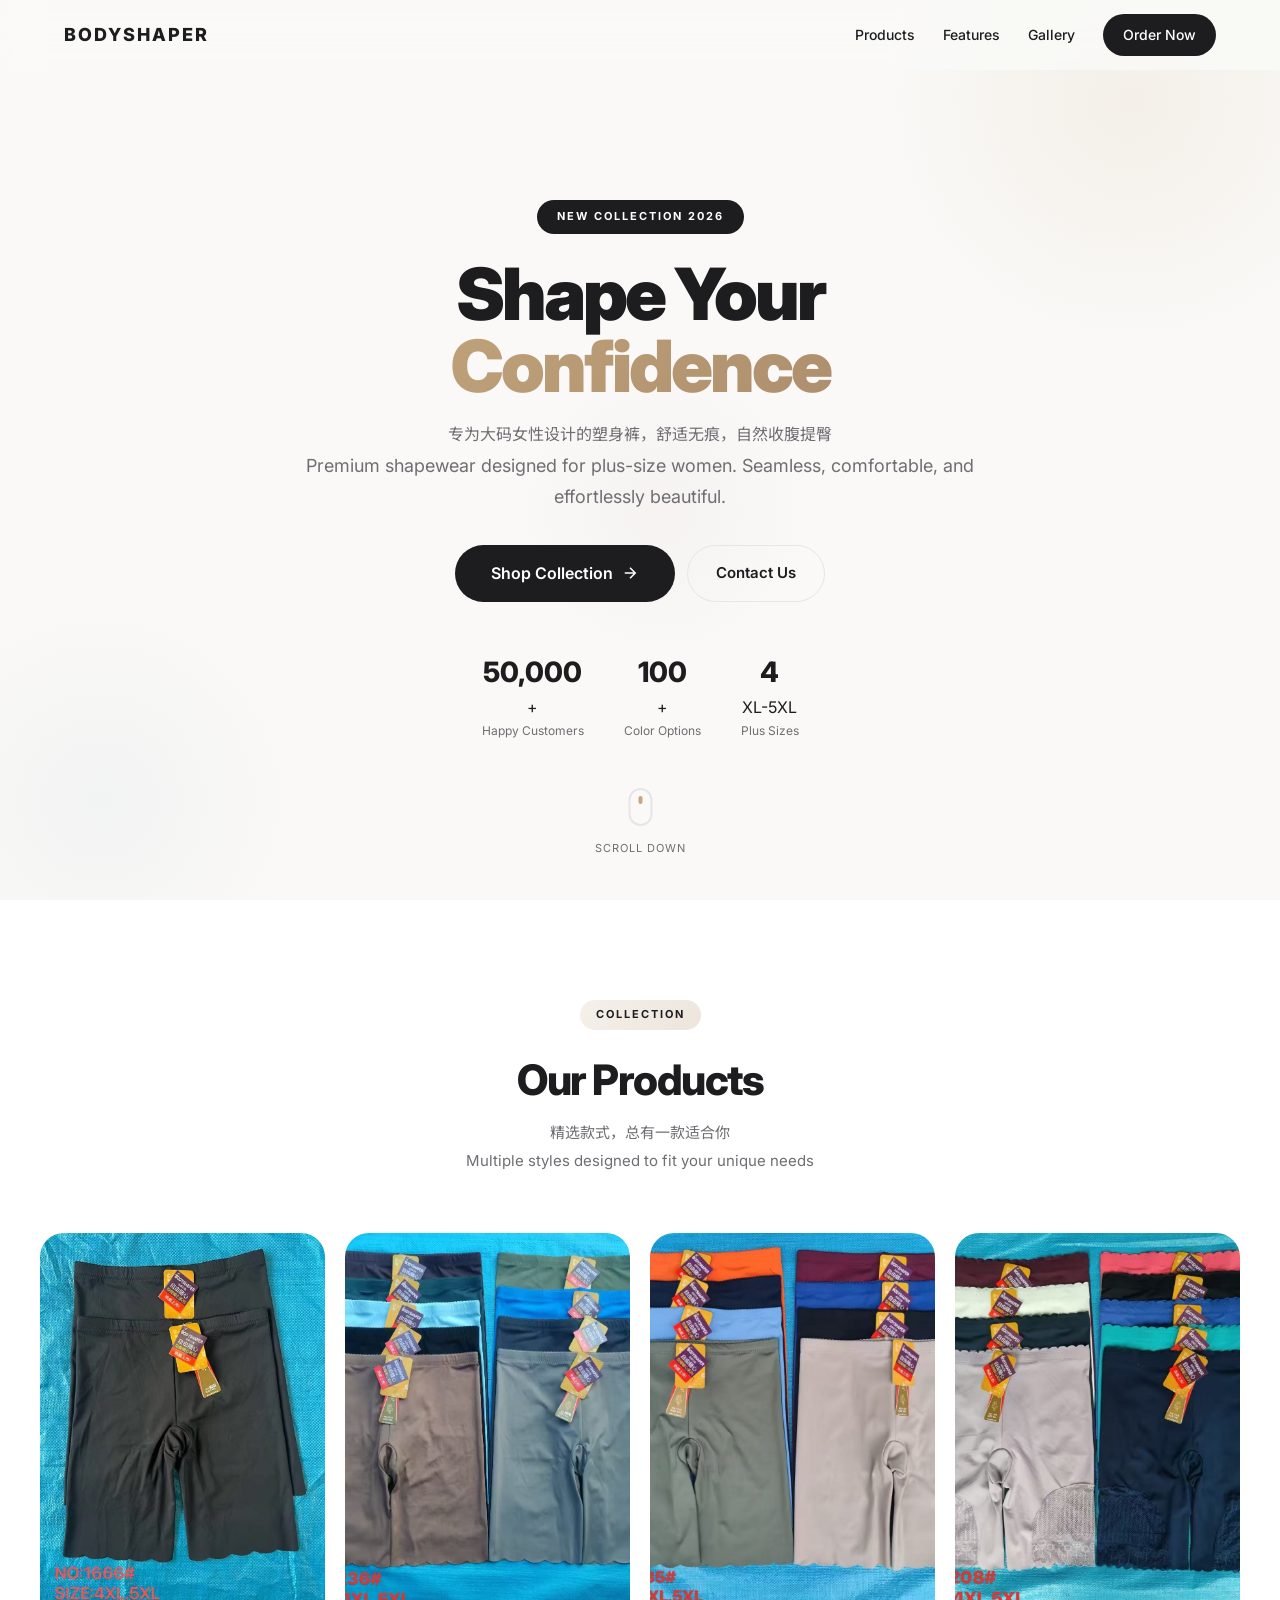
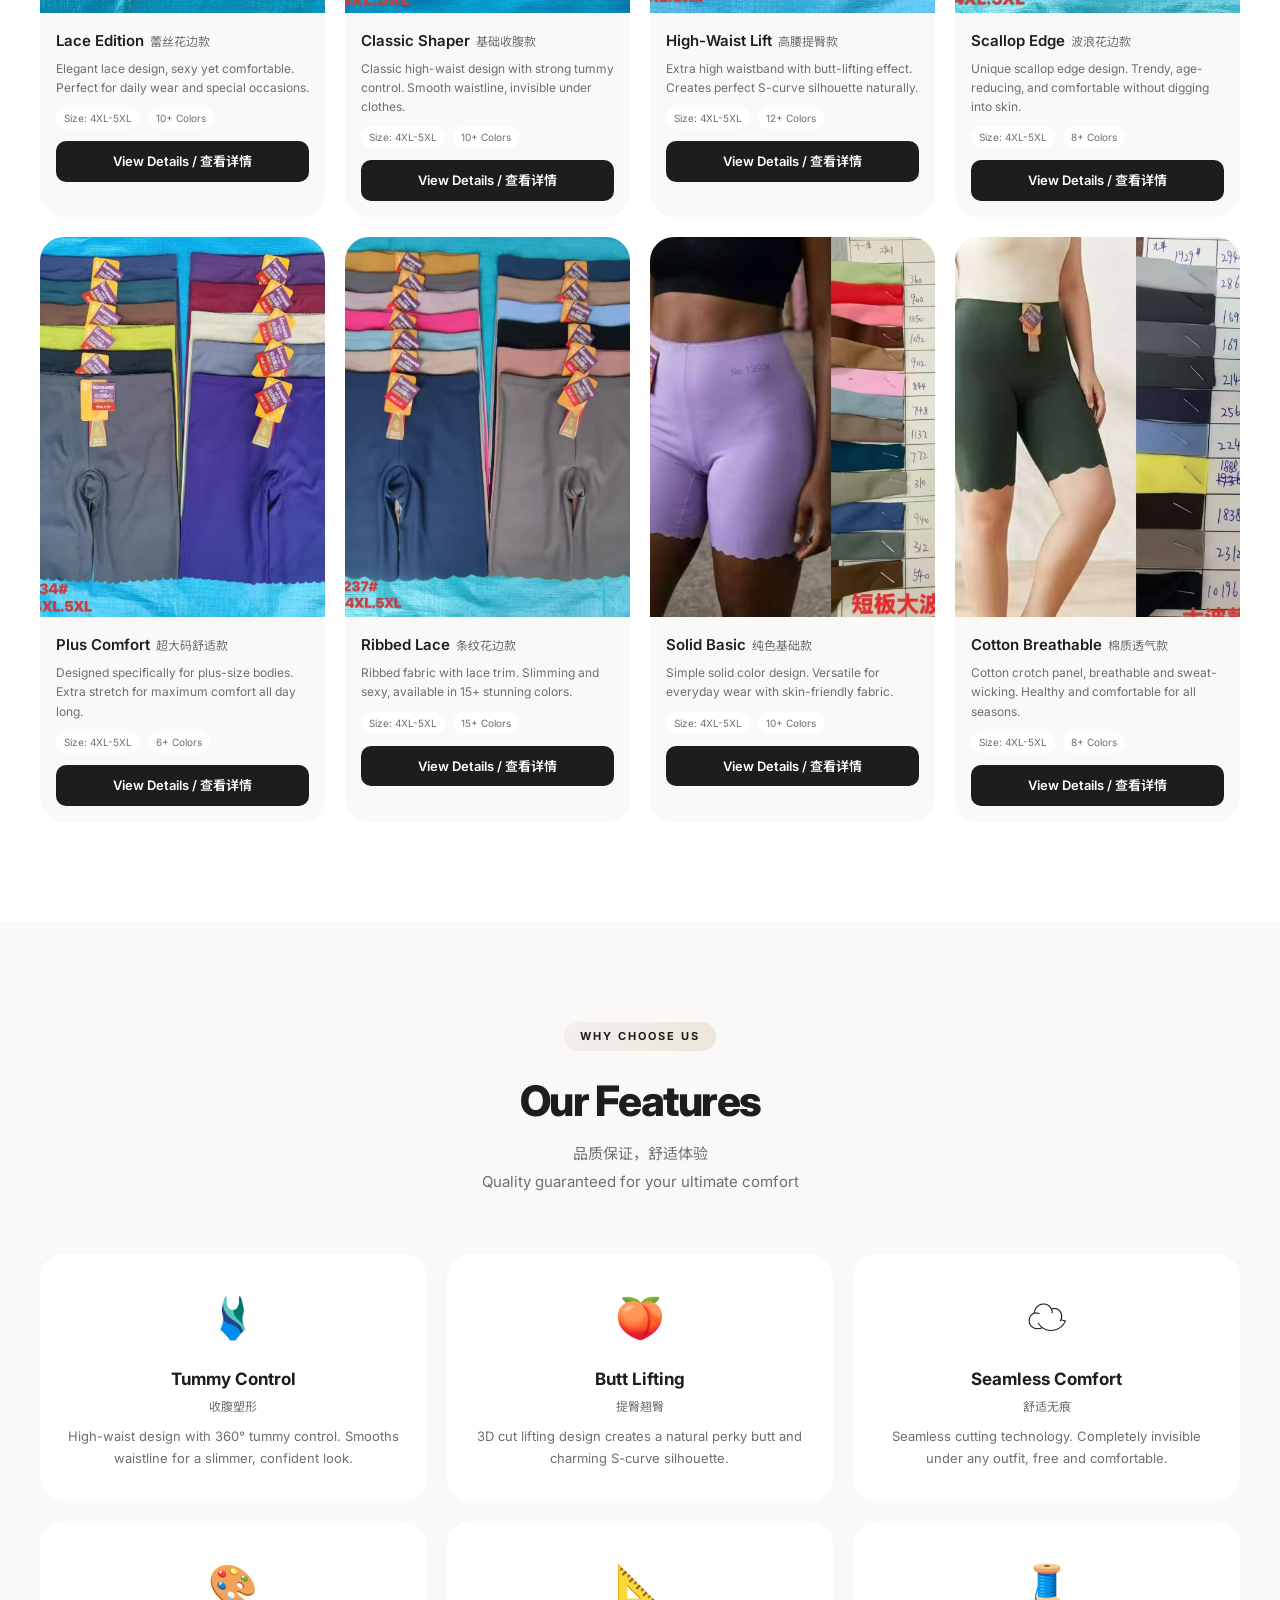
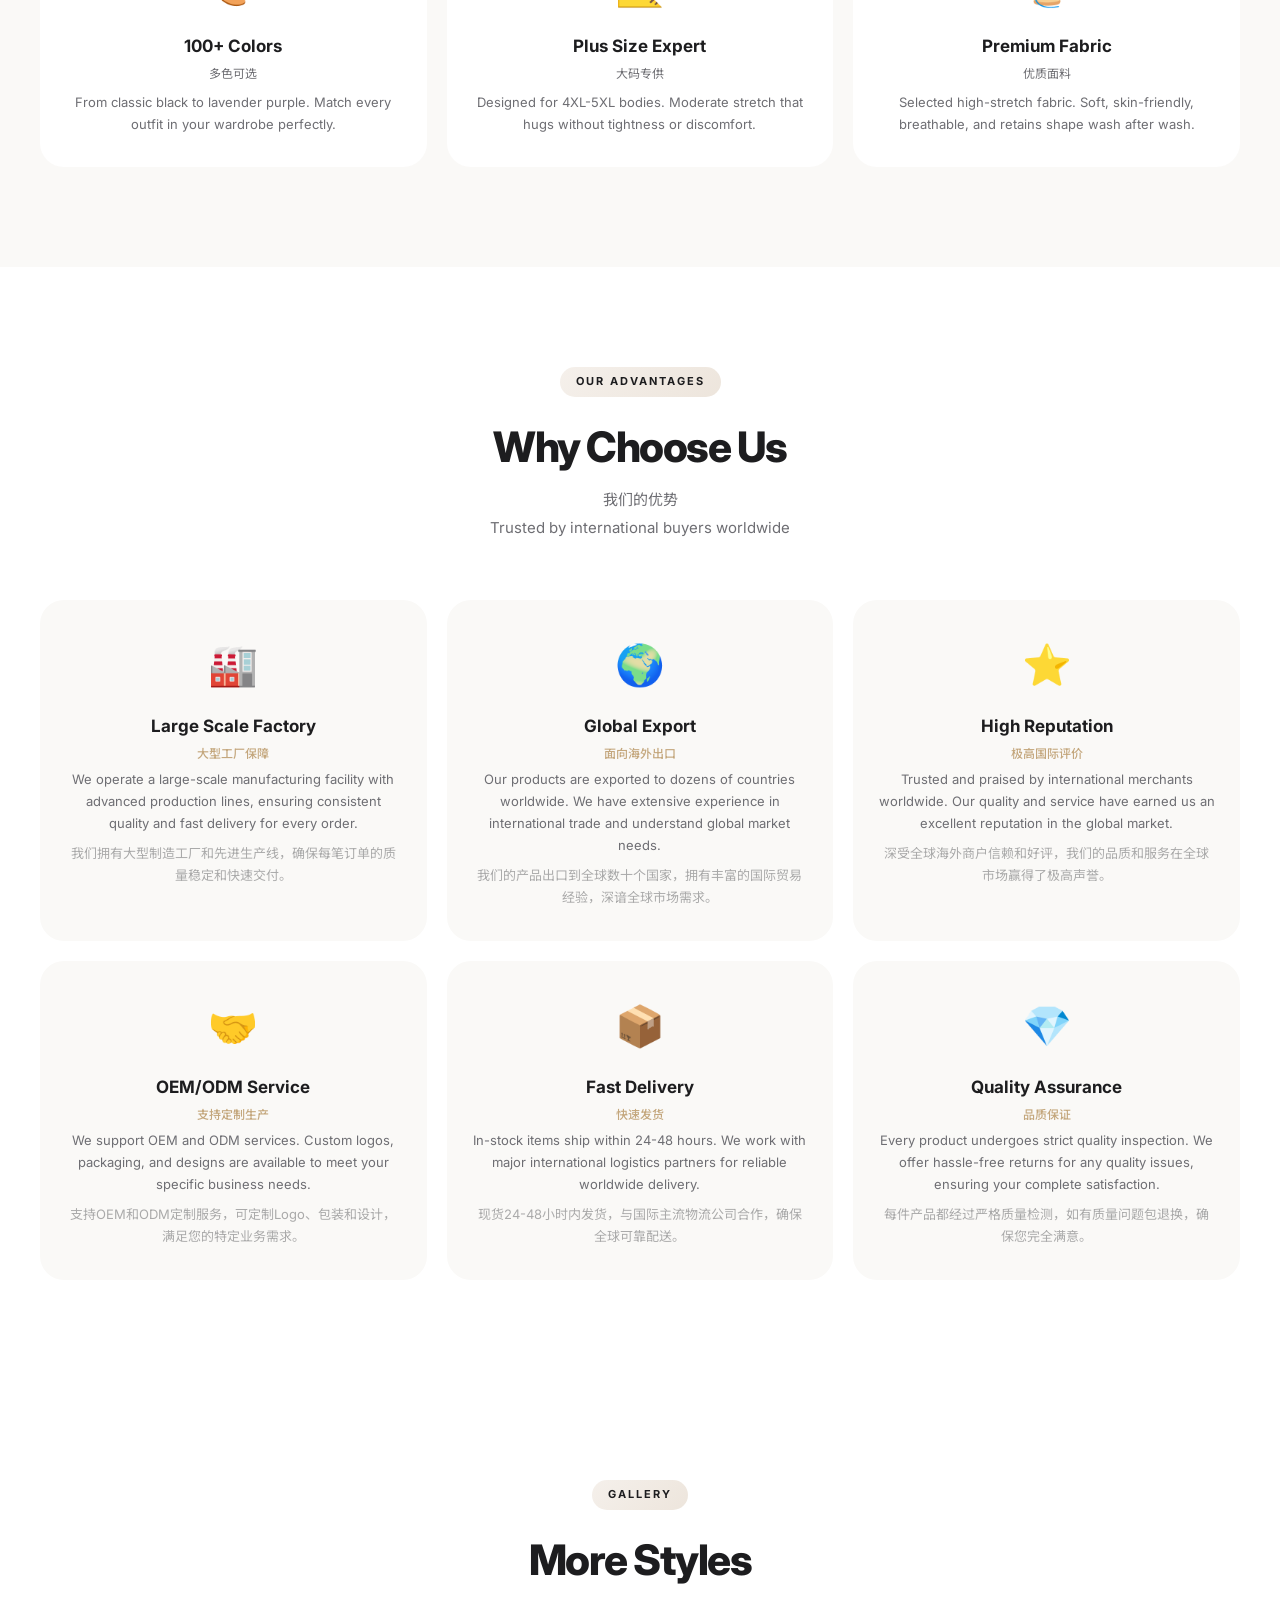
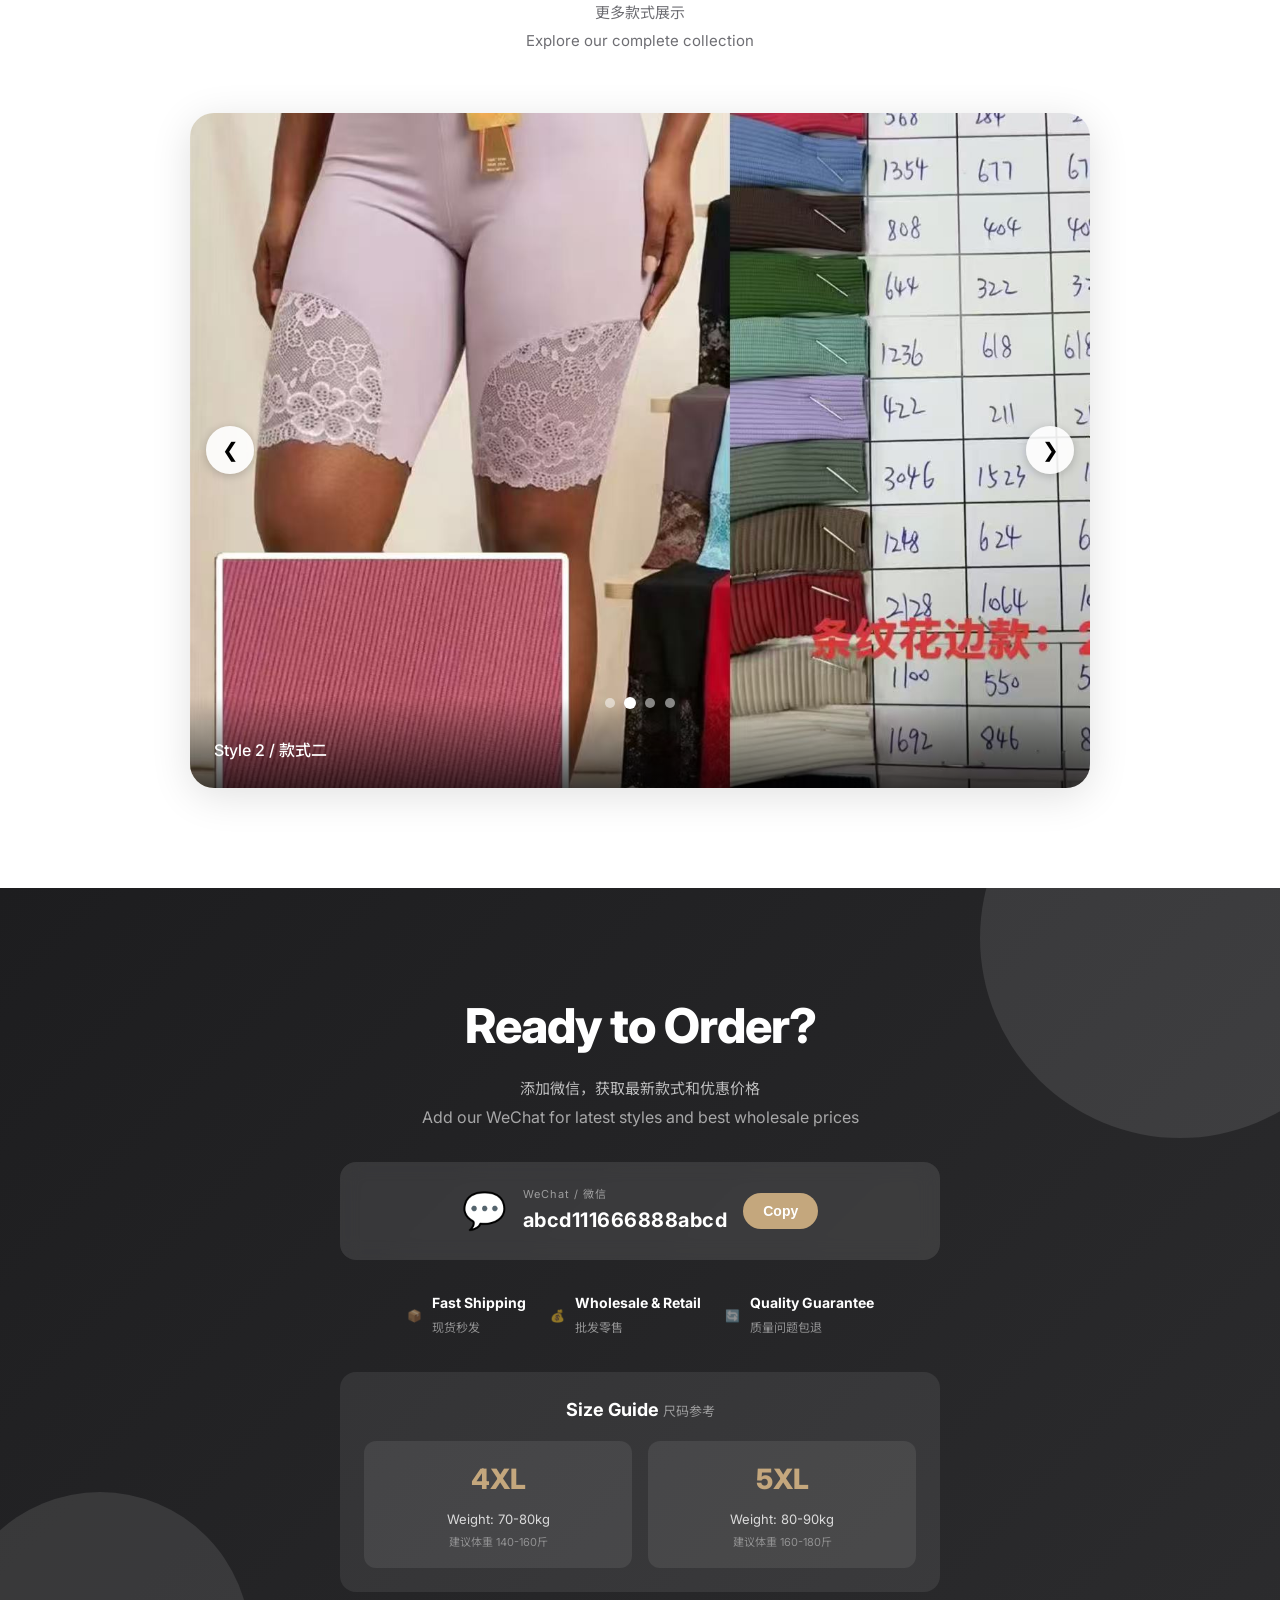
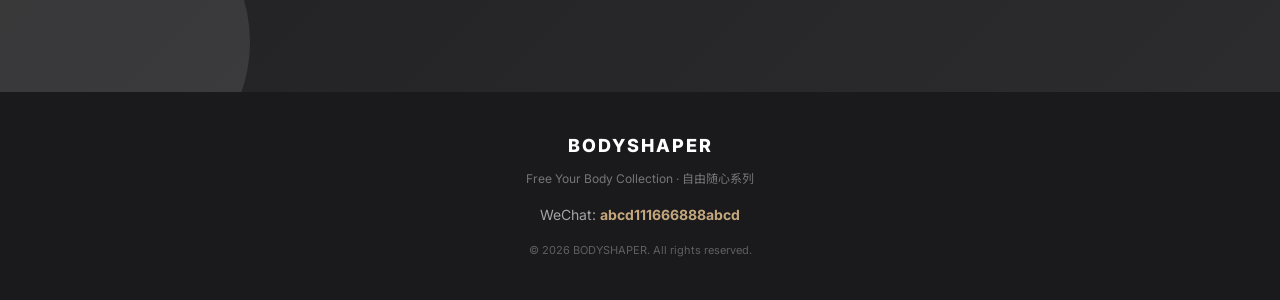
==== commit 20b590cf: "Add files via upload" ====
--- a/index.html
+++ b/index.html
@@ -1,783 +1,453 @@
 <!DOCTYPE html>
-<html lang="zh-CN">
+<html lang="en">
 <head>
     <meta charset="UTF-8">
-    <meta name="viewport" content="width=device-width, initial-scale=1.0">
-    <title>YogaStep · 专业瑜伽袜</title>
+    <meta name="viewport" content="width=device-width, initial-scale=1.0, maximum-scale=1.0, user-scalable=no">
+    <title>BODYSHAPER | Plus Size Shapewear | 自由随心系列</title>
     <link rel="stylesheet" href="styles.css">
-    <link href="https://fonts.googleapis.com/css2?family=Inter:wght@300;400;500;600;700;800&family=Noto+Sans+SC:wght@300;400;500;700;900&display=swap" rel="stylesheet">
+    <link href="https://fonts.googleapis.com/css2?family=Inter:wght@300;400;500;600;700;800;900&family=Noto+Sans+SC:wght@300;400;500;700&display=swap" rel="stylesheet">
 </head>
 <body>
-    <!-- 预加载动画 -->
+    <!-- 加载动画 -->
     <div class="preloader" id="preloader">
         <div class="preloader-content">
-            <div class="preloader-logo">YogaStep</div>
+            <div class="preloader-logo">BODYSHAPER</div>
             <div class="preloader-bar"></div>
         </div>
     </div>
 
     <!-- 导航栏 -->
-    <nav class="navbar">
+    <nav class="navbar" id="navbar">
         <div class="nav-content">
-            <div class="logo">
-                <span class="logo-icon">✦</span>
-                YogaStep
-            </div>
+            <div class="logo">BODYSHAPER</div>
             <div class="nav-links">
-                <a href="#story">品牌故事</a>
-                <a href="#features">产品特点</a>
-                <a href="#benefits">使用场景</a>
-                <a href="#packages">套餐选择</a>
-                <a href="#testimonials">用户评价</a>
-                <a href="#cta" class="btn-nav">立即购买</a>
+                <a href="#products">Products</a>
+                <a href="#features">Features</a>
+                <a href="#gallery">Gallery</a>
+                <a href="#contact" class="btn-nav">Order Now</a>
             </div>
             <div class="mobile-menu" id="mobileMenu">
-                <span></span>
-                <span></span>
-                <span></span>
+                <span></span><span></span><span></span>
             </div>
         </div>
     </nav>
 
     <!-- 移动端菜单 -->
     <div class="mobile-nav" id="mobileNav">
-        <a href="#story">品牌故事</a>
-        <a href="#features">产品特点</a>
-        <a href="#benefits">使用场景</a>
-        <a href="#packages">套餐选择</a>
-        <a href="#testimonials">用户评价</a>
-        <a href="#cta" class="btn-primary">立即购买</a>
+        <a href="#products">Products</a>
+        <a href="#features">Features</a>
+        <a href="#gallery">Gallery</a>
+        <a href="#contact" class="btn-primary">Order Now</a>
     </div>
 
     <!-- 英雄区域 -->
-    <section class="hero">
+    <section class="hero" id="hero">
         <div class="hero-bg">
-            <div class="hero-gradient"></div>
-            <div class="hero-circles">
-                <div class="circle circle-1"></div>
-                <div class="circle circle-2"></div>
-                <div class="circle circle-3"></div>
-            </div>
+            <div class="hero-circle hero-circle-1"></div>
+            <div class="hero-circle hero-circle-2"></div>
+            <div class="hero-circle hero-circle-3"></div>
         </div>
         <div class="hero-content">
-            <div class="hero-badge">2026 全新升级</div>
+            <div class="hero-badge">NEW COLLECTION 2026</div>
             <h1>
-                <span class="hero-line">自由瑜伽</span>
-                <span class="hero-line gradient-text">从脚下开始</span>
+                <span class="hero-line">Shape Your</span>
+                <span class="hero-line gradient-text">Confidence</span>
             </h1>
-            <p class="hero-subtitle">专为优雅女性设计，专业防滑，柔软舒适，让每一次练习都成为享受</p>
-            <div class="hero-price-box">
-                <div class="price-tag">
-                    <span class="price-currency">¥</span>
-                    <span class="price-amount">29.9</span>
-                    <span class="price-unit">起 / 两双装</span>
-                </div>
-                <div class="price-save">限时特惠 · 买二送一</div>
-            </div>
+            <p class="hero-subtitle-cn">专为大码女性设计的塑身裤，舒适无痕，自然收腹提臀</p>
+            <p class="hero-subtitle">Premium shapewear designed for plus-size women. Seamless, comfortable, and effortlessly beautiful.</p>
             <div class="hero-buttons">
-                <a href="#cta" class="btn-primary btn-large">
-                    <span>立即选购</span>
-                    <svg width="20" height="20" viewBox="0 0 24 24" fill="none" stroke="currentColor" stroke-width="2">
-                        <path d="M5 12h14M12 5l7 7-7 7"/>
-                    </svg>
+                <a href="#products" class="btn-primary btn-large">
+                    <span>Shop Collection</span>
+                    <svg width="18" height="18" viewBox="0 0 24 24" fill="none" stroke="currentColor" stroke-width="2"><path d="M5 12h14M12 5l7 7-7 7"/></svg>
                 </a>
-                <a href="#story" class="btn-secondary">
-                    <span>了解更多</span>
-                </a>
+                <a href="#contact" class="btn-secondary">Contact Us</a>
             </div>
             <div class="hero-stats">
                 <div class="stat">
                     <span class="stat-number" data-count="50000">0</span>+
-                    <span class="stat-label">用户选择</span>
+                    <span class="stat-label">Happy Customers</span>
                 </div>
                 <div class="stat">
-                    <span class="stat-number" data-count="99">0</span>%
-                    <span class="stat-label">好评率</span>
+                    <span class="stat-number" data-count="100">0</span>+
+                    <span class="stat-label">Color Options</span>
                 </div>
                 <div class="stat">
-                    <span class="stat-number" data-count="30">0</span>天
-                    <span class="stat-label">无忧退换</span>
-                </div>
-            </div>
-        </div>
-        <div class="hero-visual">
-            <div class="hero-image-wrapper">
-                <div class="hero-shape"></div>
-                <div class="hero-sock-showcase">
-                    <div class="sock-item sock-1">
-                        <div class="sock-visual">🧦</div>
-                        <div class="sock-glow"></div>
-                    </div>
-                    <div class="sock-item sock-2">
-                        <div class="sock-visual">🧦</div>
-                        <div class="sock-glow"></div>
-                    </div>
-                    <div class="sock-item sock-3">
-                        <div class="sock-visual">🧦</div>
-                        <div class="sock-glow"></div>
-                    </div>
-                </div>
-                <div class="floating-elements">
-                    <div class="float-item float-1">✨</div>
-                    <div class="float-item float-2">💫</div>
-                    <div class="float-item float-3">⭐</div>
-                    <div class="float-item float-4">🌟</div>
-                </div>
-            </div>
-        </div>
-    </section>
-
-    <!-- 品牌故事 -->
-    <section id="story" class="story">
-        <div class="story-content">
-            <div class="story-text">
-                <div class="section-tag">品牌故事</div>
-                <h2>源于热爱，<br>始于足下</h2>
-                <p class="story-desc">
-                    2022年的春天，YogaStep 的创始人李薇在一次高强度瑜伽练习中，因为袜子打滑而受伤。
-                    那一刻她意识到，市面上竟然没有一双真正为瑜伽设计的专业袜子。于是，一个简单的想法诞生了——
-                    为每一位热爱瑜伽的女性，打造一双完美的瑜伽袜。
-                </p>
-                <p class="story-desc">
-                    我们走访了全球12个国家的纺织工厂，研究了超过200种面料材质，经历了37次配方调整，
-                    历时18个月，终于研发出独特的3D硅胶防滑技术。每一双 YogaStep 都经过10000次摩擦测试、
-                    100次机洗测试，只为给你带来如第二层肌肤般的舒适触感。
-                </p>
-                <p class="story-desc">
-                    从北京的瑜伽工作室到纽约的健身房，从东京的冥想教室到巴黎的舞蹈房，
-                    YogaStep 已陪伴超过50万女性完成她们的每一次练习。我们相信，当你的双脚被温柔以待，
-                    你才能更专注于呼吸，更自由地舒展，更优雅地绽放。
-                </p>
-                <div class="story-values">
-                    <div class="value-item">
-                        <div class="value-icon">♡</div>
-                        <div class="value-text">匠心品质</div>
-                    </div>
-                    <div class="value-item">
-                        <div class="value-icon">✦</div>
-                        <div class="value-text">专业设计</div>
-                    </div>
-                    <div class="value-item">
-                        <div class="value-icon">∞</div>
-                        <div class="value-text">持续创新</div>
-                    </div>
-                </div>
-            </div>
-            <div class="story-visual">
-                <div class="story-card story-card-1">
-                    <div class="card-icon">🧘‍♀️</div>
-                    <div class="card-text">2022 品牌创立</div>
-                </div>
-                <div class="story-card story-card-2">
-                    <div class="card-icon">🌍</div>
-                    <div class="card-text">12国原料甄选</div>
-                </div>
-                <div class="story-card story-card-3">
-                    <div class="card-icon">✨</div>
-                    <div class="card-text">50万用户信赖</div>
-                </div>
-            </div>
-        </div>
-    </section>
-
-    <!-- 核心卖点 -->
-    <section class="highlights">
-        <div class="highlights-content">
-            <div class="highlight-item highlight-1">
-                <div class="highlight-number">01</div>
-                <h3>专业防滑</h3>
-                <p>3D硅胶防滑颗粒，抓地力提升200%</p>
-            </div>
-            <div class="highlight-item highlight-2">
-                <div class="highlight-number">02</div>
-                <h3>亲肤透气</h3>
-                <p>75%精梳棉，全天候清爽舒适</p>
-            </div>
-            <div class="highlight-item highlight-3">
-                <div class="highlight-number">03</div>
-                <h3>人体工学</h3>
-                <p>贴合足型设计，无束缚自由伸展</p>
-            </div>
-            <div class="highlight-item highlight-4">
-                <div class="highlight-number">04</div>
-                <h3>时尚配色</h3>
-                <p>莫兰迪色系，简约百搭</p>
-            </div>
-        </div>
-    </section>
-
-    <!-- 产品特点详解 -->
+                    <span class="stat-number" data-count="4">0</span>XL-5XL
+                    <span class="stat-label">Plus Sizes</span>
+                </div>
+            </div>
+        </div>
+    </section>
+
+    <!-- 滚动提示 -->
+    <div class="scroll-indicator">
+        <div class="scroll-mouse">
+            <div class="scroll-wheel"></div>
+        </div>
+        <span>Scroll Down</span>
+    </div>
+
+    <!-- 产品系列 -->
+    <section id="products" class="products">
+        <div class="section-header">
+            <div class="section-tag">COLLECTION</div>
+            <h2>Our Products</h2>
+            <p class="section-subtitle-cn">精选款式，总有一款适合你</p>
+            <p>Multiple styles designed to fit your unique needs</p>
+        </div>
+        <div class="products-grid">
+            <!-- 款式1 -->
+            <a href="product.html?img=product-1.jpg" class="product-card" data-aos="fade-up">
+                <div class="product-image">
+                    <img src="product-1.jpg" alt="Lace Shapewear" loading="lazy">
+                    <div class="product-overlay">
+                        <span class="product-badge">HOT</span>
+                        <span class="btn-quick-view">View Details</span>
+                    </div>
+                </div>
+                <div class="product-info">
+                    <h3>Lace Edition <span class="product-cn">蕾丝花边款</span></h3>
+                    <p>Elegant lace design, sexy yet comfortable. Perfect for daily wear and special occasions.</p>
+                    <div class="product-meta">
+                        <span>Size: 4XL-5XL</span>
+                        <span>10+ Colors</span>
+                    </div>
+                    <span class="btn-product">View Details / 查看详情</span>
+                </div>
+            </a>
+
+            <!-- 款式2 -->
+            <a href="product.html?img=product-2.jpg" class="product-card" data-aos="fade-up" data-aos-delay="100">
+                <div class="product-image">
+                    <img src="product-2.jpg" alt="Classic Shaper" loading="lazy">
+                    <div class="product-overlay">
+                        <span class="btn-quick-view">View Details</span>
+                    </div>
+                </div>
+                <div class="product-info">
+                    <h3>Classic Shaper <span class="product-cn">基础收腹款</span></h3>
+                    <p>Classic high-waist design with strong tummy control. Smooth waistline, invisible under clothes.</p>
+                    <div class="product-meta">
+                        <span>Size: 4XL-5XL</span>
+                        <span>10+ Colors</span>
+                    </div>
+                    <span class="btn-product">View Details / 查看详情</span>
+                </div>
+            </a>
+
+            <!-- 款式3 -->
+            <a href="product.html?img=product-3.jpg" class="product-card" data-aos="fade-up" data-aos-delay="200">
+                <div class="product-image">
+                    <img src="product-3.jpg" alt="High-Waist Lift" loading="lazy">
+                    <div class="product-overlay">
+                        <span class="product-badge new">NEW</span>
+                        <span class="btn-quick-view">View Details</span>
+                    </div>
+                </div>
+                <div class="product-info">
+                    <h3>High-Waist Lift <span class="product-cn">高腰提臀款</span></h3>
+                    <p>Extra high waistband with butt-lifting effect. Creates perfect S-curve silhouette naturally.</p>
+                    <div class="product-meta">
+                        <span>Size: 4XL-5XL</span>
+                        <span>12+ Colors</span>
+                    </div>
+                    <span class="btn-product">View Details / 查看详情</span>
+                </div>
+            </a>
+
+            <!-- 款式4 -->
+            <a href="product.html?img=product-4.jpg" class="product-card" data-aos="fade-up">
+                <div class="product-image">
+                    <img src="product-4.jpg" alt="Scallop Edge" loading="lazy">
+                    <div class="product-overlay">
+                        <span class="btn-quick-view">View Details</span>
+                    </div>
+                </div>
+                <div class="product-info">
+                    <h3>Scallop Edge <span class="product-cn">波浪花边款</span></h3>
+                    <p>Unique scallop edge design. Trendy, age-reducing, and comfortable without digging into skin.</p>
+                    <div class="product-meta">
+                        <span>Size: 4XL-5XL</span>
+                        <span>8+ Colors</span>
+                    </div>
+                    <span class="btn-product">View Details / 查看详情</span>
+                </div>
+            </a>
+
+            <!-- 款式5 -->
+            <a href="product.html?img=product-5.jpg" class="product-card" data-aos="fade-up" data-aos-delay="100">
+                <div class="product-image">
+                    <img src="product-5.jpg" alt="Plus Comfort" loading="lazy">
+                    <div class="product-overlay">
+                        <span class="btn-quick-view">View Details</span>
+                    </div>
+                </div>
+                <div class="product-info">
+                    <h3>Plus Comfort <span class="product-cn">超大码舒适款</span></h3>
+                    <p>Designed specifically for plus-size bodies. Extra stretch for maximum comfort all day long.</p>
+                    <div class="product-meta">
+                        <span>Size: 4XL-5XL</span>
+                        <span>6+ Colors</span>
+                    </div>
+                    <span class="btn-product">View Details / 查看详情</span>
+                </div>
+            </a>
+
+            <!-- 款式6 -->
+            <a href="product.html?img=product-6.jpg" class="product-card" data-aos="fade-up" data-aos-delay="200">
+                <div class="product-image">
+                    <img src="product-6.jpg" alt="Ribbed Lace" loading="lazy">
+                    <div class="product-overlay">
+                        <span class="product-badge">BEST SELLER</span>
+                        <span class="btn-quick-view">View Details</span>
+                    </div>
+                </div>
+                <div class="product-info">
+                    <h3>Ribbed Lace <span class="product-cn">条纹花边款</span></h3>
+                    <p>Ribbed fabric with lace trim. Slimming and sexy, available in 15+ stunning colors.</p>
+                    <div class="product-meta">
+                        <span>Size: 4XL-5XL</span>
+                        <span>15+ Colors</span>
+                    </div>
+                    <span class="btn-product">View Details / 查看详情</span>
+                </div>
+            </a>
+
+            <!-- 款式7 -->
+            <a href="product.html?img=product-7.jpg" class="product-card" data-aos="fade-up">
+                <div class="product-image">
+                    <img src="product-7.jpg" alt="Solid Basic" loading="lazy">
+                    <div class="product-overlay">
+                        <span class="btn-quick-view">View Details</span>
+                    </div>
+                </div>
+                <div class="product-info">
+                    <h3>Solid Basic <span class="product-cn">纯色基础款</span></h3>
+                    <p>Simple solid color design. Versatile for everyday wear with skin-friendly fabric.</p>
+                    <div class="product-meta">
+                        <span>Size: 4XL-5XL</span>
+                        <span>10+ Colors</span>
+                    </div>
+                    <span class="btn-product">View Details / 查看详情</span>
+                </div>
+            </a>
+
+            <!-- 款式8 -->
+            <a href="product.html?img=product-8.jpg" class="product-card" data-aos="fade-up" data-aos-delay="100">
+                <div class="product-image">
+                    <img src="product-8.jpg" alt="Cotton Breathable" loading="lazy">
+                    <div class="product-overlay">
+                        <span class="btn-quick-view">View Details</span>
+                    </div>
+                </div>
+                <div class="product-info">
+                    <h3>Cotton Breathable <span class="product-cn">棉质透气款</span></h3>
+                    <p>Cotton crotch panel, breathable and sweat-wicking. Healthy and comfortable for all seasons.</p>
+                    <div class="product-meta">
+                        <span>Size: 4XL-5XL</span>
+                        <span>8+ Colors</span>
+                    </div>
+                    <span class="btn-product">View Details / 查看详情</span>
+                </div>
+            </a>
+        </div>
+    </section>
+
+    <!-- 产品特点 -->
     <section id="features" class="features">
         <div class="section-header">
-            <div class="section-tag">产品特点</div>
-            <h2>为什么选择 YogaStep</h2>
-            <p>每一处细节，都为你的舒适体验精心打磨</p>
+            <div class="section-tag">WHY CHOOSE US</div>
+            <h2>Our Features</h2>
+            <p class="section-subtitle-cn">品质保证，舒适体验</p>
+            <p>Quality guaranteed for your ultimate comfort</p>
         </div>
         <div class="features-grid">
-            <div class="feature-card feature-card-large">
-                <div class="feature-icon-wrapper">
-                    <div class="feature-icon">🦶</div>
-                </div>
-                <h3>专业防滑设计</h3>
-                <p>采用3D立体硅胶防滑颗粒，均匀分布在足底关键受力点，确保在瑜伽垫上稳定抓地。无论是高难度倒立还是平衡体式，都能让你从容应对，自信展现每一个动作。</p>
-                <div class="feature-tag">核心科技</div>
-            </div>
-            <div class="feature-card">
-                <div class="feature-icon-wrapper">
-                    <div class="feature-icon">☁️</div>
-                </div>
-                <h3>柔软亲肤材质</h3>
-                <p>精选75%优质精梳棉，配合20%锦纶增强耐磨性，5%氨纶提供恰到好处的弹性。透气吸汗，全天候保持双脚清爽舒适。</p>
-            </div>
-            <div class="feature-card">
-                <div class="feature-icon-wrapper">
-                    <div class="feature-icon">✂️</div>
-                </div>
-                <h3>人体工学剪裁</h3>
-                <p>根据亚洲女性足部数据精心设计，贴合足部曲线。不紧绷、不勒脚，让每一次伸展都自由无束缚。</p>
-            </div>
-            <div class="feature-card">
-                <div class="feature-icon-wrapper">
-                    <div class="feature-icon">🎨</div>
-                </div>
-                <h3>时尚配色选择</h3>
-                <p>精心调配的莫兰迪色系，低调优雅又不失时尚感。多款颜色可选，轻松搭配你的运动穿搭。</p>
-            </div>
-            <div class="feature-card">
-                <div class="feature-icon-wrapper">
-                    <div class="feature-icon">🔄</div>
-                </div>
-                <h3>分趾设计</h3>
-                <p>可选五指分离设计，增强脚趾感知力和抓地力，提升平衡性与稳定性，让瑜伽练习更加精准。</p>
-            </div>
-            <div class="feature-card">
-                <div class="feature-icon-wrapper">
-                    <div class="feature-icon">💧</div>
-                </div>
-                <h3>速干排汗</h3>
-                <p>独特的纤维编织结构，快速吸收并排出汗液，保持足部干爽。即使高强度练习后，双脚依然清新舒适。</p>
-            </div>
-        </div>
-    </section>
-
-    <!-- 详细规格 -->
-    <section class="specs">
-        <div class="specs-content">
-            <div class="specs-header">
-                <div class="section-tag">产品规格</div>
-                <h2>品质看得见</h2>
-                <p>每一个参数都经过严格把控</p>
-            </div>
-            <div class="specs-grid">
-                <div class="spec-card">
-                    <div class="spec-icon">🧵</div>
-                    <h4>材质成分</h4>
-                    <div class="spec-value">75%棉 + 20%锦纶 + 5%氨纶</div>
-                    <p>精选优质棉纤维，透气性极佳；锦纶增强耐磨性；氨纶提供适度弹性</p>
-                </div>
-                <div class="spec-card">
-                    <div class="spec-icon">🔬</div>
-                    <h4>防滑技术</h4>
-                    <div class="spec-value">3D硅胶点阵</div>
-                    <p>均匀分布的防滑颗粒，摩擦系数提升200%，通过10000次摩擦测试</p>
-                </div>
-                <div class="spec-card">
-                    <div class="spec-icon">📐</div>
-                    <h4>尺寸范围</h4>
-                    <div class="spec-value">36-40码</div>
-                    <p>弹性设计，适配大多数亚洲女性足型，贴合不勒脚</p>
-                </div>
-                <div class="spec-card">
-                    <div class="spec-icon">🧪</div>
-                    <h4>耐洗测试</h4>
-                    <div class="spec-value">100次机洗</div>
-                    <p>防滑颗粒持久牢固，不起球、不褪色、不变形</p>
-                </div>
-                <div class="spec-card">
-                    <div class="spec-icon">🌿</div>
-                    <h4>环保认证</h4>
-                    <div class="spec-value">OEKO-TEX认证</div>
-                    <p>通过国际环保纺织品认证，亲肤安全无刺激</p>
-                </div>
-                <div class="spec-card">
-                    <div class="spec-icon">📦</div>
-                    <h4>包装设计</h4>
-                    <div class="spec-value">精美礼盒装</div>
-                    <p>环保纸质礼盒，自用送礼皆相宜</p>
-                </div>
-            </div>
-        </div>
-    </section>
-
-    <!-- 使用场景 -->
-    <section id="benefits" class="benefits">
+            <div class="feature-card" data-aos="fade-up">
+                <div class="feature-icon">🩱</div>
+                <h3>Tummy Control</h3>
+                <p class="feature-cn">收腹塑形</p>
+                <p>High-waist design with 360° tummy control. Smooths waistline for a slimmer, confident look.</p>
+            </div>
+            <div class="feature-card" data-aos="fade-up" data-aos-delay="100">
+                <div class="feature-icon">🍑</div>
+                <h3>Butt Lifting</h3>
+                <p class="feature-cn">提臀翘臀</p>
+                <p>3D cut lifting design creates a natural perky butt and charming S-curve silhouette.</p>
+            </div>
+            <div class="feature-card" data-aos="fade-up" data-aos-delay="200">
+                <div class="feature-icon">☁️</div>
+                <h3>Seamless Comfort</h3>
+                <p class="feature-cn">舒适无痕</p>
+                <p>Seamless cutting technology. Completely invisible under any outfit, free and comfortable.</p>
+            </div>
+            <div class="feature-card" data-aos="fade-up">
+                <div class="feature-icon">🎨</div>
+                <h3>100+ Colors</h3>
+                <p class="feature-cn">多色可选</p>
+                <p>From classic black to lavender purple. Match every outfit in your wardrobe perfectly.</p>
+            </div>
+            <div class="feature-card" data-aos="fade-up" data-aos-delay="100">
+                <div class="feature-icon">📐</div>
+                <h3>Plus Size Expert</h3>
+                <p class="feature-cn">大码专供</p>
+                <p>Designed for 4XL-5XL bodies. Moderate stretch that hugs without tightness or discomfort.</p>
+            </div>
+            <div class="feature-card" data-aos="fade-up" data-aos-delay="200">
+                <div class="feature-icon">🧵</div>
+                <h3>Premium Fabric</h3>
+                <p class="feature-cn">优质面料</p>
+                <p>Selected high-stretch fabric. Soft, skin-friendly, breathable, and retains shape wash after wash.</p>
+            </div>
+        </div>
+    </section>
+
+    <!-- 公司优势 -->
+    <section class="advantages">
         <div class="section-header">
-            <div class="section-tag">使用场景</div>
-            <h2>多场景适配</h2>
-            <p>不只是瑜伽，更多运动随心切换</p>
-        </div>
-        <div class="benefits-showcase">
-            <div class="benefit-card benefit-card-1">
-                <div class="benefit-bg"></div>
-                <div class="benefit-content">
-                    <div class="benefit-icon-large">🧘</div>
-                    <h3>瑜伽练习</h3>
-                    <p>哈他、流瑜伽、阴瑜伽、阿斯汤加...各种体式稳稳支撑，让你专注于呼吸与动作的连接</p>
-                    <div class="benefit-tag">核心场景</div>
-                </div>
-            </div>
-            <div class="benefit-card benefit-card-2">
-                <div class="benefit-bg"></div>
-                <div class="benefit-content">
-                    <div class="benefit-icon-large">💃</div>
-                    <h3>普拉提训练</h3>
-                    <p>核心训练更稳定，每一个动作都精准到位。帮助你塑造完美体态，展现优雅身姿</p>
-                    <div class="benefit-tag">热门推荐</div>
-                </div>
-            </div>
-            <div class="benefit-card benefit-card-3">
-                <div class="benefit-bg"></div>
-                <div class="benefit-content">
-                    <div class="benefit-icon-large">🏠</div>
-                    <h3>居家运动</h3>
-                    <p>室内健身、跳操、拉伸、HIIT...防滑又舒适，让你的居家运动更加安全高效</p>
-                    <div class="benefit-tag">居家必备</div>
-                </div>
-            </div>
-            <div class="benefit-card benefit-card-4">
-                <div class="benefit-bg"></div>
-                <div class="benefit-content">
-                    <div class="benefit-icon-large">💆</div>
-                    <h3>日常休闲</h3>
-                    <p>居家休闲、办公室、差旅出行...一袜多用，随时随地享受舒适体验</p>
-                    <div class="benefit-tag">百搭之选</div>
-                </div>
-            </div>
-        </div>
-    </section>
-
-    <!-- 女性形象展示 -->
-    <section class="lifestyle">
-        <div class="lifestyle-content">
-            <div class="lifestyle-text">
-                <div class="section-tag">生活方式</div>
-                <h2>做最闪耀的自己</h2>
-                <p class="lifestyle-desc">
-                    瑜伽不只是一项运动，更是一种生活态度。当你踏上瑜伽垫的那一刻，
-                    就是与自己对话的开始。YogaStep 陪你一起，在每一次呼吸中找到内心的平静，
-                    在每一次伸展中遇见更好的自己。
-                </p>
-                <div class="lifestyle-features">
-                    <div class="lifestyle-feature">
-                        <span class="lifestyle-icon">🌸</span>
-                        <span>优雅自信</span>
-                    </div>
-                    <div class="lifestyle-feature">
-                        <span class="lifestyle-icon">💪</span>
-                        <span>健康活力</span>
-                    </div>
-                    <div class="lifestyle-feature">
-                        <span class="lifestyle-icon">✨</span>
-                        <span>内心平静</span>
-                    </div>
-                    <div class="lifestyle-feature">
-                        <span class="lifestyle-icon">🌟</span>
-                        <span>闪耀自我</span>
-                    </div>
-                </div>
-            </div>
-            <div class="lifestyle-visual">
-                <div class="lifestyle-grid">
-                    <div class="lifestyle-card">
-                        <div class="lifestyle-emoji">🧘‍♀️</div>
-                        <div class="lifestyle-caption">专注当下</div>
-                    </div>
-                    <div class="lifestyle-card">
-                        <div class="lifestyle-emoji">🌅</div>
-                        <div class="lifestyle-caption">迎接晨光</div>
-                    </div>
-                    <div class="lifestyle-card">
-                        <div class="lifestyle-emoji">💫</div>
-                        <div class="lifestyle-caption">绽放光彩</div>
-                    </div>
-                    <div class="lifestyle-card">
-                        <div class="lifestyle-emoji">🦋</div>
-                        <div class="lifestyle-caption">蜕变成长</div>
-                    </div>
-                </div>
-            </div>
-        </div>
-    </section>
-
-    <!-- 套餐选择 -->
-    <section id="packages" class="packages">
+            <div class="section-tag">OUR ADVANTAGES</div>
+            <h2>Why Choose Us</h2>
+            <p class="section-subtitle-cn">我们的优势</p>
+            <p>Trusted by international buyers worldwide</p>
+        </div>
+        <div class="advantages-grid">
+            <div class="advantage-card" data-aos="fade-up">
+                <div class="advantage-icon">🏭</div>
+                <h3>Large Scale Factory <span class="advantage-cn">大型工厂保障</span></h3>
+                <p>We operate a large-scale manufacturing facility with advanced production lines, ensuring consistent quality and fast delivery for every order.</p>
+                <p class="advantage-desc-cn">我们拥有大型制造工厂和先进生产线，确保每笔订单的质量稳定和快速交付。</p>
+            </div>
+            <div class="advantage-card" data-aos="fade-up" data-aos-delay="100">
+                <div class="advantage-icon">🌍</div>
+                <h3>Global Export <span class="advantage-cn">面向海外出口</span></h3>
+                <p>Our products are exported to dozens of countries worldwide. We have extensive experience in international trade and understand global market needs.</p>
+                <p class="advantage-desc-cn">我们的产品出口到全球数十个国家，拥有丰富的国际贸易经验，深谙全球市场需求。</p>
+            </div>
+            <div class="advantage-card" data-aos="fade-up" data-aos-delay="200">
+                <div class="advantage-icon">⭐</div>
+                <h3>High Reputation <span class="advantage-cn">极高国际评价</span></h3>
+                <p>Trusted and praised by international merchants worldwide. Our quality and service have earned us an excellent reputation in the global market.</p>
+                <p class="advantage-desc-cn">深受全球海外商户信赖和好评，我们的品质和服务在全球市场赢得了极高声誉。</p>
+            </div>
+            <div class="advantage-card" data-aos="fade-up">
+                <div class="advantage-icon">🤝</div>
+                <h3>OEM/ODM Service <span class="advantage-cn">支持定制生产</span></h3>
+                <p>We support OEM and ODM services. Custom logos, packaging, and designs are available to meet your specific business needs.</p>
+                <p class="advantage-desc-cn">支持OEM和ODM定制服务，可定制Logo、包装和设计，满足您的特定业务需求。</p>
+            </div>
+            <div class="advantage-card" data-aos="fade-up" data-aos-delay="100">
+                <div class="advantage-icon">📦</div>
+                <h3>Fast Delivery <span class="advantage-cn">快速发货</span></h3>
+                <p>In-stock items ship within 24-48 hours. We work with major international logistics partners for reliable worldwide delivery.</p>
+                <p class="advantage-desc-cn">现货24-48小时内发货，与国际主流物流公司合作，确保全球可靠配送。</p>
+            </div>
+            <div class="advantage-card" data-aos="fade-up" data-aos-delay="200">
+                <div class="advantage-icon">💎</div>
+                <h3>Quality Assurance <span class="advantage-cn">品质保证</span></h3>
+                <p>Every product undergoes strict quality inspection. We offer hassle-free returns for any quality issues, ensuring your complete satisfaction.</p>
+                <p class="advantage-desc-cn">每件产品都经过严格质量检测，如有质量问题包退换，确保您完全满意。</p>
+            </div>
+        </div>
+    </section>
+
+    <!-- 图片画廊 - 静态幻灯片 -->
+    <section id="gallery" class="gallery">
         <div class="section-header">
-            <div class="section-tag">套餐选择</div>
-            <h2>选择你的专属套装</h2>
-            <p>多买更优惠，和闺蜜一起练瑜伽</p>
-        </div>
-        <div class="packages-grid">
-            <div class="package-card">
-                <div class="package-header">
-                    <div class="package-badge">入门款</div>
-                    <h3>两双装</h3>
-                    <div class="price">
-                        <span class="currency">¥</span>
-                        <span class="amount">29.9</span>
-                    </div>
-                    <div class="unit">¥14.95 / 双</div>
-                </div>
-                <ul class="package-features">
-                    <li>
-                        <span class="check">✓</span>
-                        <span>2双瑜伽袜</span>
-                    </li>
-                    <li>
-                        <span class="check">✓</span>
-                        <span>随机配色</span>
-                    </li>
-                    <li>
-                        <span class="check">✓</span>
-                        <span>基础防滑</span>
-                    </li>
-                    <li>
-                        <span class="check">✓</span>
-                        <span>30天无理由退换</span>
-                    </li>
-                </ul>
-                <button class="btn-package">选择此款</button>
-            </div>
-            <div class="package-card popular">
-                <div class="popular-tag">最受欢迎</div>
-                <div class="package-header">
-                    <div class="package-badge">人气款</div>
-                    <h3>四双装</h3>
-                    <div class="price">
-                        <span class="currency">¥</span>
-                        <span class="amount">59.9</span>
-                    </div>
-                    <div class="unit">¥14.98 / 双</div>
-                </div>
-                <ul class="package-features">
-                    <li>
-                        <span class="check">✓</span>
-                        <span>4双瑜伽袜</span>
-                    </li>
-                    <li>
-                        <span class="check">✓</span>
-                        <span>可选配色</span>
-                    </li>
-                    <li>
-                        <span class="check">✓</span>
-                        <span>加强防滑</span>
-                    </li>
-                    <li>
-                        <span class="check">✓</span>
-                        <span>30天无理由退换</span>
-                    </li>
-                    <li class="bonus">
-                        <span class="check">★</span>
-                        <span>赠送精美收纳袋</span>
-                    </li>
-                </ul>
-                <button class="btn-package btn-primary">立即购买</button>
-            </div>
-            <div class="package-card">
-                <div class="package-header">
-                    <div class="package-badge">闺蜜款</div>
-                    <h3>八双装</h3>
-                    <div class="price">
-                        <span class="currency">¥</span>
-                        <span class="amount">109.9</span>
-                    </div>
-                    <div class="unit">¥13.74 / 双</div>
-                </div>
-                <ul class="package-features">
-                    <li>
-                        <span class="check">✓</span>
-                        <span>8双瑜伽袜</span>
-                    </li>
-                    <li>
-                        <span class="check">✓</span>
-                        <span>4色可选</span>
-                    </li>
-                    <li>
-                        <span class="check">✓</span>
-                        <span>加强防滑</span>
-                    </li>
-                    <li>
-                        <span class="check">✓</span>
-                        <span>30天无理由退换</span>
-                    </li>
-                    <li class="bonus">
-                        <span class="check">★</span>
-                        <span>赠送瑜伽发带</span>
-                    </li>
-                </ul>
-                <button class="btn-package">选择此款</button>
-            </div>
-        </div>
-        <div class="packages-note">
-            <p>🔒 安全支付 · 📦 48小时发货 · 🔄 30天无忧退换</p>
-        </div>
-    </section>
-
-    <!-- 颜色展示 -->
-    <section class="colors">
-        <div class="section-header">
-            <div class="section-tag">颜色选择</div>
-            <h2>精选配色</h2>
-            <p>每一款颜色都是精心调配，总有一款适合你</p>
-        </div>
-        <div class="colors-showcase">
-            <div class="color-main">
-                <div class="color-display" id="colorDisplay">
-                    <div class="color-preview" style="background: linear-gradient(135deg, #E8D5C4, #D4C4B0);"></div>
-                    <div class="color-name">奶茶杏</div>
-                    <div class="color-desc">温柔知性，百搭经典</div>
-                </div>
-            </div>
-            <div class="color-options">
-                <div class="color-option active" data-color="奶茶杏" data-gradient="linear-gradient(135deg, #E8D5C4, #D4C4B0)" data-desc="温柔知性，百搭经典">
-                    <div class="color-swatch" style="background: #E8D5C4;"></div>
-                    <span>奶茶杏</span>
-                </div>
-                <div class="color-option" data-color="摩卡灰" data-gradient="linear-gradient(135deg, #C4B7A6, #A89888)" data-desc="低调优雅，气质之选">
-                    <div class="color-swatch" style="background: #C4B7A6;"></div>
-                    <span>摩卡灰</span>
-                </div>
-                <div class="color-option" data-color="雾霾蓝" data-gradient="linear-gradient(135deg, #B8C5D6, #9AB0C4)" data-desc="清新脱俗，宁静致远">
-                    <div class="color-swatch" style="background: #B8C5D6;"></div>
-                    <span>雾霾蓝</span>
-                </div>
-                <div class="color-option" data-color="裸粉色" data-gradient="linear-gradient(135deg, #D4C5C2, #C0ADA8)" data-desc="浪漫甜美，少女心">
-                    <div class="color-swatch" style="background: #D4C5C2;"></div>
-                    <span>裸粉色</span>
-                </div>
-                <div class="color-option" data-color="抹茶绿" data-gradient="linear-gradient(135deg, #C5D4C8, #A8C0AD)" data-desc="清新自然，活力满满">
-                    <div class="color-swatch" style="background: #C5D4C8;"></div>
-                    <span>抹茶绿</span>
-                </div>
-                <div class="color-option" data-color="经典黑" data-gradient="linear-gradient(135deg, #3A3A3A, #1D1D1D)" data-desc="经典百搭，永不过时">
-                    <div class="color-swatch" style="background: #2C2C2C;"></div>
-                    <span>经典黑</span>
-                </div>
-            </div>
-        </div>
-    </section>
-
-    <!-- 用户评价 -->
-    <section id="testimonials" class="testimonials">
-        <div class="section-header">
-            <div class="section-tag">用户评价</div>
-            <h2>她们都在用 YogaStep</h2>
-            <p>真实用户，真实感受</p>
-        </div>
-        <div class="testimonials-grid">
-            <div class="testimonial-card">
-                <div class="testimonial-header">
-                    <div class="stars">★★★★★</div>
-                    <div class="verified">已验证购买</div>
-                </div>
-                <p class="testimonial-text">"超级好穿！防滑效果比之前买的都好，做下犬式的时候脚不会滑了。材质也很舒服，穿着像没穿一样轻盈。已经回购第三次了！"</p>
-                <div class="testimonial-author">
-                    <div class="author-avatar" style="background: linear-gradient(135deg, #E8D5C4, #D4C4B0);">美</div>
-                    <div class="author-info">
-                        <span class="author-name">小美</span>
-                        <span class="author-detail">瑜伽爱好者 · 3年练习</span>
-                    </div>
-                </div>
-                <div class="testimonial-tags">
-                    <span class="tag">防滑效果好</span>
-                    <span class="tag">舒适度高</span>
-                </div>
-            </div>
-            <div class="testimonial-card">
-                <div class="testimonial-header">
-                    <div class="stars">★★★★★</div>
-                    <div class="verified">已验证购买</div>
-                </div>
-                <p class="testimonial-text">"颜色超好看！每次穿去上课都被问在哪买的，已经回购好几次了。分趾设计真的太棒了，做平衡动作的时候感觉更稳了。"</p>
-                <div class="testimonial-author">
-                    <div class="author-avatar" style="background: linear-gradient(135deg, #B8C5D6, #9AB0C4);">瑜</div>
-                    <div class="author-info">
-                        <span class="author-name">瑜伽小仙女</span>
-                        <span class="author-detail">瑜伽教练 · 5年教学</span>
-                    </div>
-                </div>
-                <div class="testimonial-tags">
-                    <span class="tag">颜值超高</span>
-                    <span class="tag">分趾设计棒</span>
-                </div>
-            </div>
-            <div class="testimonial-card">
-                <div class="testimonial-header">
-                    <div class="stars">★★★★★</div>
-                    <div class="verified">已验证购买</div>
-                </div>
-                <p class="testimonial-text">"买了八双装送给瑜伽班的同学，大家一起穿超开心！质量也很棒，洗了很多次都不变形。客服态度也很好，物流很快。"</p>
-                <div class="testimonial-author">
-                    <div class="author-avatar" style="background: linear-gradient(135deg, #C5D4C8, #A8C0AD);">雨</div>
-                    <div class="author-info">
-                        <span class="author-name">小雨</span>
-                        <span class="author-detail">普拉提爱好者 · 2年练习</span>
-                    </div>
-                </div>
-                <div class="testimonial-tags">
-                    <span class="tag">性价比高</span>
-                    <span class="tag">适合送礼</span>
-                </div>
-            </div>
-            <div class="testimonial-card">
-                <div class="testimonial-header">
-                    <div class="stars">★★★★★</div>
-                    <div class="verified">已验证购买</div>
-                </div>
-                <p class="testimonial-text">"作为一个脚容易出汗的人，这款袜子真的很透气！练完瑜伽脚也不会闷热。而且颜色都很高级，拍照特别上镜。"</p>
-                <div class="testimonial-author">
-                    <div class="author-avatar" style="background: linear-gradient(135deg, #D4C5C2, #C0ADA8);">琳</div>
-                    <div class="author-info">
-                        <span class="author-name">琳琳</span>
-                        <span class="author-detail">健身达人 · 1年练习</span>
-                    </div>
-                </div>
-                <div class="testimonial-tags">
-                    <span class="tag">透气性好</span>
-                    <span class="tag">拍照上镜</span>
-                </div>
-            </div>
-            <div class="testimonial-card">
-                <div class="testimonial-header">
-                    <div class="stars">★★★★★</div>
-                    <div class="verified">已验证购买</div>
-                </div>
-                <p class="testimonial-text">"买了三双不同颜色换着穿，每天都有好心情！袜子很贴合脚型，做各种动作都很舒服。包装也很精美，送朋友超有面子。"</p>
-                <div class="testimonial-author">
-                    <div class="author-avatar" style="background: linear-gradient(135deg, #C4B7A6, #A89888);">萱</div>
-                    <div class="author-info">
-                        <span class="author-name">萱萱</span>
-                        <span class="author-detail">普拉提教练 · 4年教学</span>
-                    </div>
-                </div>
-                <div class="testimonial-tags">
-                    <span class="tag">包装精美</span>
-                    <span class="tag">贴合度好</span>
-                </div>
-            </div>
-            <div class="testimonial-card">
-                <div class="testimonial-header">
-                    <div class="stars">★★★★★</div>
-                    <div class="verified">已验证购买</div>
-                </div>
-                <p class="testimonial-text">"之前一直找不到合适的瑜伽袜，直到遇见YogaStep。防滑效果真的绝了，而且穿久了也不会臭脚。强烈推荐给所有瑜伽爱好者！"</p>
-                <div class="testimonial-author">
-                    <div class="author-avatar" style="background: linear-gradient(135deg, #E8D5C4, #B8C5D6);">雪</div>
-                    <div class="author-info">
-                        <span class="author-name">小雪</span>
-                        <span class="author-detail">瑜伽初学者 · 6个月</span>
-                    </div>
-                </div>
-                <div class="testimonial-tags">
-                    <span class="tag">防滑效果绝</span>
-                    <span class="tag">不臭脚</span>
-                </div>
-            </div>
-        </div>
-    </section>
-
-    <!-- 常见问题 -->
-    <section class="faq">
-        <div class="section-header">
-            <div class="section-tag">常见问题</div>
-            <h2>你想知道的</h2>
-            <p>在这里找到答案</p>
-        </div>
-        <div class="faq-grid">
-            <div class="faq-item">
-                <div class="faq-question">
-                    <span>瑜伽袜和普通袜子有什么区别？</span>
-                    <span class="faq-toggle">+</span>
-                </div>
-                <div class="faq-answer">
-                    <p>瑜伽袜底部有专业的防滑硅胶颗粒，能提供更好的抓地力，防止在瑜伽垫上滑倒。材质上更透气、更贴合足型，适合各种瑜伽体式。普通袜子容易滑且不透气，不适合运动穿着。</p>
-                </div>
-            </div>
-            <div class="faq-item">
-                <div class="faq-question">
-                    <span>瑜伽袜适合什么尺码的脚？</span>
-                    <span class="faq-toggle">+</span>
-                </div>
-                <div class="faq-answer">
-                    <p>我们的瑜伽袜采用弹性设计，适合36-40码的亚洲女性足型。袜子具有良好的弹性，能自动适应不同脚型，穿着舒适不勒脚。</p>
-                </div>
-            </div>
-            <div class="faq-item">
-                <div class="faq-question">
-                    <span>防滑效果能持续多久？</span>
-                    <span class="faq-toggle">+</span>
-                </div>
-                <div class="faq-answer">
-                    <p>我们的3D硅胶防滑颗粒经过10000次摩擦测试，100次机洗测试。正常使用下，防滑效果可以持续1年以上。建议定期检查防滑颗粒状态，如有磨损可及时更换。</p>
-                </div>
-            </div>
-            <div class="faq-item">
-                <div class="faq-question">
-                    <span>可以机洗吗？</span>
-                    <span class="faq-toggle">+</span>
-                </div>
-                <div class="faq-answer">
-                    <p>可以机洗！建议使用洗衣袋，选择温和模式，水温不超过30°C。避免使用漂白剂和柔顺剂，自然晾干即可。正确清洗能延长袜子使用寿命。</p>
-                </div>
-            </div>
-            <div class="faq-item">
-                <div class="faq-question">
-                    <span>如何选择适合自己的套餐？</span>
-                    <span class="faq-toggle">+</span>
-                </div>
-                <div class="faq-answer">
-                    <p>如果您是瑜伽初学者，建议从两双装开始尝试；如果您经常练习，推荐四双装，可以换洗且赠送收纳袋；如果您想和闺蜜一起分享，八双装最划算，还赠送瑜伽发带。</p>
-                </div>
-            </div>
-            <div class="faq-item">
-                <div class="faq-question">
-                    <span>支持哪些支付方式？</span>
-                    <span class="faq-toggle">+</span>
-                </div>
-                <div class="faq-answer">
-                    <p>我们支持微信支付、支付宝、银行卡等多种支付方式。所有支付都经过加密处理，安全可靠。如有任何支付问题，请随时联系客服。</p>
-                </div>
-            </div>
-        </div>
-    </section>
-
-    <!-- CTA区域 -->
-    <section id="cta" class="cta">
+            <div class="section-tag">GALLERY</div>
+            <h2>More Styles</h2>
+            <p class="section-subtitle-cn">更多款式展示</p>
+            <p>Explore our complete collection</p>
+        </div>
+        <div class="slideshow-container">
+            <div class="slideshow">
+                <div class="slide active">
+                    <img src="product-9.jpg" alt="Style 1" loading="lazy">
+                    <div class="slide-caption">Style 1 / 款式一</div>
+                </div>
+                <div class="slide">
+                    <img src="product-10.jpg" alt="Style 2" loading="lazy">
+                    <div class="slide-caption">Style 2 / 款式二</div>
+                </div>
+                <div class="slide">
+                    <img src="product-4.jpg" alt="Style 3" loading="lazy">
+                    <div class="slide-caption">Style 3 / 款式三</div>
+                </div>
+                <div class="slide">
+                    <img src="product-6.jpg" alt="Style 4" loading="lazy">
+                    <div class="slide-caption">Style 4 / 款式四</div>
+                </div>
+            </div>
+            <button class="slide-btn prev" onclick="changeSlide(-1)">❮</button>
+            <button class="slide-btn next" onclick="changeSlide(1)">❯</button>
+            <div class="slide-dots">
+                <span class="dot active" onclick="currentSlide(0)"></span>
+                <span class="dot" onclick="currentSlide(1)"></span>
+                <span class="dot" onclick="currentSlide(2)"></span>
+                <span class="dot" onclick="currentSlide(3)"></span>
+            </div>
+        </div>
+    </section>
+
+    <!-- CTA联系区域 -->
+    <section id="contact" class="cta">
         <div class="cta-bg">
-            <div class="cta-gradient"></div>
-            <div class="cta-circles">
-                <div class="cta-circle cta-circle-1"></div>
-                <div class="cta-circle cta-circle-2"></div>
-            </div>
+            <div class="cta-circle cta-circle-1"></div>
+            <div class="cta-circle cta-circle-2"></div>
         </div>
         <div class="cta-content">
-            <h2>开始你的瑜伽之旅</h2>
-            <p>用专业装备，遇见更好的自己</p>
-            <div class="cta-price">
-                <span class="cta-original">¥49.9</span>
-                <span class="cta-current">¥29.9</span>
-                <span class="cta-save">立省¥20</span>
-            </div>
-            <a href="#packages" class="btn-primary btn-large">
-                <span>立即选购</span>
-                <svg width="20" height="20" viewBox="0 0 24 24" fill="none" stroke="currentColor" stroke-width="2">
-                    <path d="M5 12h14M12 5l7 7-7 7"/>
-                </svg>
-            </a>
-            <div class="cta-trust">
-                <span>🔒 安全支付</span>
-                <span>📦 48小时发货</span>
-                <span>🔄 30天退换</span>
-                <span>💬 在线客服</span>
+            <h2>Ready to Order?</h2>
+            <p class="cta-subtitle-cn">添加微信，获取最新款式和优惠价格</p>
+            <p class="cta-subtitle">Add our WeChat for latest styles and best wholesale prices</p>
+
+            <div class="wechat-box">
+                <div class="wechat-icon">💬</div>
+                <div class="wechat-info">
+                    <span class="wechat-label">WeChat / 微信</span>
+                    <span class="wechat-id" id="wechatId">abcd111666888abcd</span>
+                </div>
+                <button class="btn-copy" onclick="copyWechat()">
+                    <span class="copy-text">Copy</span>
+                    <span class="copy-success">Copied!</span>
+                </button>
+            </div>
+
+            <div class="cta-features">
+                <div class="cta-feature">
+                    <span class="cta-feature-icon">📦</span>
+                    <div>
+                        <strong>Fast Shipping</strong>
+                        <span>现货秒发</span>
+                    </div>
+                </div>
+                <div class="cta-feature">
+                    <span class="cta-feature-icon">💰</span>
+                    <div>
+                        <strong>Wholesale & Retail</strong>
+                        <span>批发零售</span>
+                    </div>
+                </div>
+                <div class="cta-feature">
+                    <span class="cta-feature-icon">🔄</span>
+                    <div>
+                        <strong>Quality Guarantee</strong>
+                        <span>质量问题包退</span>
+                    </div>
+                </div>
+            </div>
+
+            <div class="size-guide">
+                <h3>Size Guide <span class="size-cn">尺码参考</span></h3>
+                <div class="size-table">
+                    <div class="size-item">
+                        <span class="size-label">4XL</span>
+                        <span class="size-desc">Weight: 70-80kg</span>
+                        <span class="size-desc-cn">建议体重 140-160斤</span>
+                    </div>
+                    <div class="size-item">
+                        <span class="size-label">5XL</span>
+                        <span class="size-desc">Weight: 80-90kg</span>
+                        <span class="size-desc-cn">建议体重 160-180斤</span>
+                    </div>
+                </div>
             </div>
         </div>
     </section>
@@ -785,71 +455,18 @@
     <!-- 页脚 -->
     <footer class="footer">
         <div class="footer-content">
-            <div class="footer-top">
-                <div class="footer-brand">
-                    <div class="footer-logo">
-                        <span class="logo-icon">✦</span>
-                        YogaStep
-                    </div>
-                    <p class="footer-desc">专为优雅女性设计的专业瑜伽装备品牌</p>
-                    <div class="footer-social">
-                        <a href="#" class="social-link">
-                            <span class="social-icon">📱</span>
-                        </a>
-                        <a href="#" class="social-link">
-                            <span class="social-icon">💬</span>
-                        </a>
-                        <a href="#" class="social-link">
-                            <span class="social-icon">📷</span>
-                        </a>
-                        <a href="#" class="social-link">
-                            <span class="social-icon">🎵</span>
-                        </a>
-                    </div>
-                </div>
-                <div class="footer-links-group">
-                    <div class="footer-links">
-                        <h4>产品中心</h4>
-                        <a href="#">瑜伽袜系列</a>
-                        <a href="#">运动装备</a>
-                        <a href="#">瑜伽垫</a>
-                        <a href="#">新品上市</a>
-                    </div>
-                    <div class="footer-links">
-                        <h4>关于我们</h4>
-                        <a href="#">品牌故事</a>
-                        <a href="#">设计理念</a>
-                        <a href="#">质量承诺</a>
-                        <a href="#">联系我们</a>
-                    </div>
-                    <div class="footer-links">
-                        <h4>客户服务</h4>
-                        <a href="#">常见问题</a>
-                        <a href="#">配送说明</a>
-                        <a href="#">退换政策</a>
-                        <a href="#">在线客服</a>
-                    </div>
-                </div>
-            </div>
-            <div class="footer-bottom">
-                <div class="footer-payments">
-                    <span>支持支付方式：</span>
-                    <span class="payment-icon">💳</span>
-                    <span class="payment-icon">📱</span>
-                    <span class="payment-icon">🏦</span>
-                </div>
-                <div class="footer-copyright">
-                    <p>© 2026 YogaStep. All rights reserved. | 用心做好每一件产品</p>
-                </div>
-            </div>
+            <div class="footer-logo">BODYSHAPER</div>
+            <p class="footer-tagline">Free Your Body Collection · 自由随心系列</p>
+            <div class="footer-contact">
+                <p>WeChat: <strong>abcd111666888abcd</strong></p>
+            </div>
+            <p class="footer-copyright">© 2026 BODYSHAPER. All rights reserved.</p>
         </div>
     </footer>
 
-    <!-- 返回顶部按钮 -->
+    <!-- 返回顶部 -->
     <button class="back-to-top" id="backToTop">
-        <svg width="24" height="24" viewBox="0 0 24 24" fill="none" stroke="currentColor" stroke-width="2">
-            <path d="M18 15l-6-6-6 6"/>
-        </svg>
+        <svg width="24" height="24" viewBox="0 0 24 24" fill="none" stroke="currentColor" stroke-width="2"><path d="M18 15l-6-6-6 6"/></svg>
     </button>
 
     <script src="script.js"></script>
--- a/styles.css
+++ b/styles.css
@@ -1,14 +1,6 @@
-/* 全局样式重置 */
-* {
-    margin: 0;
-    padding: 0;
-    box-sizing: border-box;
-}
-
-html {
-    scroll-behavior: smooth;
-    font-size: 16px;
-}
+/* 全局重置 */
+* { margin: 0; padding: 0; box-sizing: border-box; }
+html { scroll-behavior: smooth; font-size: 16px; }
 
 body {
     font-family: 'Inter', 'Noto Sans SC', -apple-system, BlinkMacSystemFont, 'Segoe UI', sans-serif;
@@ -20,86 +12,50 @@
     -moz-osx-font-smoothing: grayscale;
 }
 
-/* iOS风格变量 */
+/* 变量 */
 :root {
-    --color-primary: #C4A77D;
-    --color-primary-light: #D4C4B0;
-    --color-primary-dark: #B8956A;
-    --color-secondary: #E8D5C4;
-    --color-accent: #B8C5D6;
-    --color-accent-light: #C8D4E2;
-    --color-pink: #D4C5C2;
-    --color-green: #C5D4C8;
-    --color-text: #1d1d1f;
-    --color-text-secondary: #6e6e73;
-    --color-text-light: #86868b;
-    --color-bg: #faf9f7;
-    --color-card: #ffffff;
-    --color-border: #e8e8ed;
-    --color-border-light: #f5f5f7;
-    --shadow-xs: 0 1px 2px rgba(0,0,0,0.04);
-    --shadow-sm: 0 2px 8px rgba(0,0,0,0.04);
-    --shadow-md: 0 4px 20px rgba(0,0,0,0.06);
-    --shadow-lg: 0 8px 40px rgba(0,0,0,0.08);
-    --shadow-xl: 0 20px 60px rgba(0,0,0,0.12);
-    --radius-xs: 8px;
-    --radius-sm: 12px;
-    --radius-md: 20px;
-    --radius-lg: 28px;
-    --radius-xl: 40px;
-    --transition-fast: 0.2s ease;
-    --transition-normal: 0.3s ease;
-    --transition-slow: 0.5s ease;
+    --primary: #1d1d1f;
+    --primary-light: #636366;
+    --accent: #C4A77D;
+    --accent-dark: #A8896A;
+    --bg: #faf9f7;
+    --card: #ffffff;
+    --text: #1d1d1f;
+    --text-secondary: #6e6e73;
+    --border: #e5e5ea;
+    --shadow: 0 4px 20px rgba(0,0,0,0.08);
+    --shadow-lg: 0 8px 40px rgba(0,0,0,0.12);
+    --shadow-xl: 0 20px 60px rgba(0,0,0,0.15);
+    --radius: 16px;
+    --radius-lg: 24px;
+    --transition: 0.3s cubic-bezier(0.4, 0, 0.2, 1);
 }
 
 /* 预加载动画 */
 .preloader {
-    position: fixed;
-    top: 0;
-    left: 0;
-    right: 0;
-    bottom: 0;
-    background: var(--color-bg);
-    z-index: 10000;
-    display: flex;
-    justify-content: center;
-    align-items: center;
-    transition: opacity 0.5s ease, visibility 0.5s ease;
-}
-
-.preloader.hidden {
-    opacity: 0;
-    visibility: hidden;
-}
-
-.preloader-content {
-    text-align: center;
-}
+    position: fixed; top: 0; left: 0; right: 0; bottom: 0;
+    background: var(--bg); z-index: 10000;
+    display: flex; justify-content: center; align-items: center;
+    transition: opacity 0.6s ease, visibility 0.6s ease;
+}
+
+.preloader.hidden { opacity: 0; visibility: hidden; }
+
+.preloader-content { text-align: center; }
 
 .preloader-logo {
-    font-size: 36px;
-    font-weight: 700;
-    color: var(--color-primary);
-    margin-bottom: 24px;
-    letter-spacing: -1px;
+    font-size: 32px; font-weight: 800; color: var(--primary);
+    margin-bottom: 20px; letter-spacing: 2px;
 }
 
 .preloader-bar {
-    width: 120px;
-    height: 3px;
-    background: var(--color-border);
-    border-radius: 3px;
-    overflow: hidden;
-    margin: 0 auto;
+    width: 100px; height: 3px; background: var(--border);
+    border-radius: 3px; overflow: hidden; margin: 0 auto;
 }
 
 .preloader-bar::after {
-    content: '';
-    display: block;
-    width: 40%;
-    height: 100%;
-    background: var(--color-primary);
-    border-radius: 3px;
+    content: ''; display: block; width: 40%; height: 100%;
+    background: var(--accent); border-radius: 3px;
     animation: preloader 1s ease-in-out infinite;
 }
 
@@ -110,1914 +66,944 @@
 
 /* 导航栏 */
 .navbar {
-    position: fixed;
-    top: 0;
-    left: 0;
-    right: 0;
-    background: rgba(250, 249, 247, 0.8);
-    backdrop-filter: blur(20px);
-    -webkit-backdrop-filter: blur(20px);
-    z-index: 1000;
-    padding: 16px 0;
-    transition: all var(--transition-normal);
+    position: fixed; top: 0; left: 0; right: 0;
+    background: rgba(250,249,247,0.85);
+    backdrop-filter: blur(20px); -webkit-backdrop-filter: blur(20px);
+    z-index: 1000; padding: 14px 0;
+    transition: all var(--transition);
 }
 
 .navbar.scrolled {
-    background: rgba(250, 249, 247, 0.95);
-    box-shadow: var(--shadow-sm);
+    background: rgba(250,249,247,0.95);
+    box-shadow: 0 1px 20px rgba(0,0,0,0.06);
 }
 
 .nav-content {
-    max-width: 1200px;
-    margin: 0 auto;
-    padding: 0 40px;
-    display: flex;
-    justify-content: space-between;
-    align-items: center;
+    max-width: 1200px; margin: 0 auto; padding: 0 24px;
+    display: flex; justify-content: space-between; align-items: center;
 }
 
 .logo {
-    font-size: 24px;
-    font-weight: 700;
-    color: var(--color-text);
-    letter-spacing: -0.5px;
-    display: flex;
-    align-items: center;
-    gap: 8px;
-}
-
-.logo-icon {
-    color: var(--color-primary);
-    font-size: 20px;
-}
-
-.nav-links {
-    display: flex;
-    align-items: center;
-    gap: 32px;
-}
+    font-size: 18px; font-weight: 800; letter-spacing: 2px;
+    color: var(--primary);
+}
+
+.nav-links { display: flex; align-items: center; gap: 28px; }
 
 .nav-links a {
-    text-decoration: none;
-    color: var(--color-text);
-    font-size: 15px;
-    font-weight: 500;
-    transition: color var(--transition-fast);
-    position: relative;
+    text-decoration: none; color: var(--text); font-size: 14px; font-weight: 500;
+    transition: color var(--transition); position: relative;
 }
 
 .nav-links a::after {
-    content: '';
-    position: absolute;
-    bottom: -4px;
-    left: 0;
-    width: 0;
-    height: 2px;
-    background: var(--color-primary);
-    transition: width var(--transition-fast);
-}
-
-.nav-links a:hover::after {
-    width: 100%;
-}
-
-.nav-links a:hover {
-    color: var(--color-primary);
-}
+    content: ''; position: absolute; bottom: -4px; left: 0;
+    width: 0; height: 2px; background: var(--accent);
+    transition: width var(--transition);
+}
+
+.nav-links a:hover::after { width: 100%; }
+.nav-links a:hover { color: var(--accent); }
 
 .btn-nav {
-    background: var(--color-primary) !important;
-    color: white !important;
-    padding: 10px 24px;
-    border-radius: 100px;
-    transition: all var(--transition-fast) !important;
-}
-
-.btn-nav::after {
-    display: none !important;
-}
-
-.btn-nav:hover {
-    transform: scale(1.05);
-    box-shadow: 0 4px 20px rgba(196, 167, 125, 0.4);
-}
+    background: var(--primary) !important; color: white !important;
+    padding: 10px 20px; border-radius: 100px;
+}
+
+.btn-nav::after { display: none !important; }
+
+.btn-nav:hover { transform: scale(1.05); box-shadow: 0 4px 20px rgba(0,0,0,0.15); }
 
 .mobile-menu {
-    display: none;
-    flex-direction: column;
-    gap: 5px;
-    cursor: pointer;
-    padding: 8px;
+    display: none; flex-direction: column; gap: 5px;
+    cursor: pointer; padding: 8px;
 }
 
 .mobile-menu span {
-    width: 24px;
-    height: 2px;
-    background: var(--color-text);
-    border-radius: 2px;
-    transition: all var(--transition-fast);
-}
-
-.mobile-menu.active span:nth-child(1) {
-    transform: rotate(45deg) translate(5px, 5px);
-}
-
-.mobile-menu.active span:nth-child(2) {
-    opacity: 0;
-}
-
-.mobile-menu.active span:nth-child(3) {
-    transform: rotate(-45deg) translate(5px, -5px);
-}
+    width: 22px; height: 2px; background: var(--text);
+    border-radius: 2px; transition: var(--transition);
+}
+
+.mobile-menu.active span:nth-child(1) { transform: rotate(45deg) translate(5px, 5px); }
+.mobile-menu.active span:nth-child(2) { opacity: 0; }
+.mobile-menu.active span:nth-child(3) { transform: rotate(-45deg) translate(5px, -5px); }
 
 .mobile-nav {
-    position: fixed;
-    top: 0;
-    left: 0;
-    right: 0;
-    bottom: 0;
-    background: rgba(250, 249, 247, 0.98);
-    backdrop-filter: blur(20px);
-    z-index: 999;
-    display: none;
-    flex-direction: column;
-    justify-content: center;
-    align-items: center;
-    gap: 24px;
-    opacity: 0;
-    visibility: hidden;
-    transition: all var(--transition-normal);
-}
-
-.mobile-nav.active {
-    display: flex;
-    opacity: 1;
-    visibility: visible;
-}
+    position: fixed; top: 0; left: 0; right: 0; bottom: 0;
+    background: rgba(250,249,247,0.98); backdrop-filter: blur(20px);
+    z-index: 999; display: none; flex-direction: column;
+    justify-content: center; align-items: center; gap: 24px;
+    opacity: 0; visibility: hidden; transition: all var(--transition);
+}
+
+.mobile-nav.active { display: flex; opacity: 1; visibility: visible; }
 
 .mobile-nav a {
-    text-decoration: none;
-    color: var(--color-text);
-    font-size: 24px;
-    font-weight: 600;
-    transition: color var(--transition-fast);
-}
-
-.mobile-nav a:hover {
-    color: var(--color-primary);
-}
-
-/* 通用section样式 */
-section {
-    padding: 120px 40px;
-}
-
-.section-header {
-    text-align: center;
-    margin-bottom: 80px;
-}
+    text-decoration: none; color: var(--text); font-size: 22px; font-weight: 600;
+    transition: color var(--transition);
+}
+
+.mobile-nav a:hover { color: var(--accent); }
+
+/* 通用 */
+section { padding: 100px 24px; }
+
+.section-header { text-align: center; margin-bottom: 60px; }
 
 .section-tag {
     display: inline-block;
-    background: linear-gradient(135deg, var(--color-primary-light), var(--color-accent-light));
-    color: var(--color-text);
-    padding: 8px 20px;
-    border-radius: 100px;
-    font-size: 13px;
-    font-weight: 600;
-    margin-bottom: 20px;
-    letter-spacing: 0.5px;
+    background: linear-gradient(135deg, #f5f0eb, #ede5dc);
+    padding: 6px 16px; border-radius: 100px;
+    font-size: 11px; font-weight: 700; margin-bottom: 16px;
+    letter-spacing: 2px; text-transform: uppercase;
 }
 
 .section-header h2 {
-    font-size: 48px;
-    font-weight: 700;
-    margin-bottom: 16px;
+    font-size: 42px; font-weight: 800; margin-bottom: 8px;
     letter-spacing: -1.5px;
-    line-height: 1.2;
-}
-
-.section-header p {
-    font-size: 18px;
-    color: var(--color-text-secondary);
-    max-width: 600px;
-    margin: 0 auto;
-}
-
-/* 按钮样式 */
+}
+
+.section-subtitle-cn { font-size: 14px; color: var(--text-secondary); margin-bottom: 4px; }
+
+.section-header p { font-size: 15px; color: var(--text-secondary); }
+
+/* 按钮 */
 .btn-primary {
-    display: inline-flex;
-    align-items: center;
-    gap: 8px;
-    background: var(--color-primary);
-    color: white;
-    padding: 16px 36px;
-    border-radius: 100px;
-    text-decoration: none;
-    font-size: 17px;
-    font-weight: 600;
-    transition: all var(--transition-normal);
-    border: none;
-    cursor: pointer;
-}
-
-.btn-primary:hover {
-    transform: translateY(-2px);
-    box-shadow: 0 8px 30px rgba(196, 167, 125, 0.4);
-}
-
-.btn-primary svg {
-    transition: transform var(--transition-fast);
-}
-
-.btn-primary:hover svg {
-    transform: translateX(4px);
-}
-
-.btn-primary.btn-large {
-    padding: 18px 44px;
-    font-size: 18px;
-}
+    display: inline-flex; align-items: center; gap: 8px;
+    background: var(--primary); color: white;
+    padding: 14px 28px; border-radius: 100px;
+    text-decoration: none; font-size: 15px; font-weight: 600;
+    transition: all var(--transition); border: none; cursor: pointer;
+}
+
+.btn-primary:hover { transform: translateY(-2px); box-shadow: 0 8px 30px rgba(0,0,0,0.2); }
+
+.btn-primary svg { transition: transform var(--transition); }
+.btn-primary:hover svg { transform: translateX(4px); }
+
+.btn-primary.btn-large { padding: 16px 36px; font-size: 16px; }
 
 .btn-secondary {
-    display: inline-flex;
-    align-items: center;
-    gap: 8px;
-    background: transparent;
-    color: var(--color-text);
-    padding: 16px 36px;
-    border-radius: 100px;
-    text-decoration: none;
-    font-size: 17px;
-    font-weight: 600;
-    border: 2px solid var(--color-border);
-    transition: all var(--transition-normal);
-}
-
-.btn-secondary:hover {
-    border-color: var(--color-primary);
-    color: var(--color-primary);
-    transform: translateY(-2px);
-}
-
-/* 英雄区域 */
+    display: inline-flex; align-items: center; gap: 8px;
+    background: transparent; color: var(--text);
+    padding: 14px 28px; border-radius: 100px;
+    text-decoration: none; font-size: 15px; font-weight: 600;
+    border: 1.5px solid var(--border); transition: all var(--transition);
+}
+
+.btn-secondary:hover { border-color: var(--primary); transform: translateY(-2px); }
+
+/* 英雄区 */
 .hero {
-    min-height: 100vh;
-    display: flex;
-    align-items: center;
-    padding: 140px 40px 100px;
-    max-width: 1200px;
-    margin: 0 auto;
-    gap: 80px;
-    position: relative;
+    min-height: 100vh; display: flex; align-items: center; justify-content: center;
+    padding: 120px 24px 80px; text-align: center; position: relative; overflow: hidden;
 }
 
 .hero-bg {
-    position: fixed;
-    top: 0;
-    left: 0;
-    right: 0;
-    bottom: 0;
-    z-index: -1;
-    overflow: hidden;
-}
-
-.hero-gradient {
-    position: absolute;
-    top: 0;
-    left: 0;
-    right: 0;
-    bottom: 0;
-    background: linear-gradient(135deg,
-        rgba(232, 213, 196, 0.3) 0%,
-        rgba(184, 197, 214, 0.2) 50%,
-        rgba(212, 197, 194, 0.3) 100%);
-}
-
-.hero-circles {
-    position: absolute;
-    width: 100%;
-    height: 100%;
-}
-
-.circle {
-    position: absolute;
-    border-radius: 50%;
-    opacity: 0.5;
-}
-
-.circle-1 {
-    width: 600px;
-    height: 600px;
-    background: radial-gradient(circle, var(--color-secondary) 0%, transparent 70%);
-    top: -200px;
-    right: -100px;
-    animation: float 8s ease-in-out infinite;
-}
-
-.circle-2 {
-    width: 400px;
-    height: 400px;
-    background: radial-gradient(circle, var(--color-accent) 0%, transparent 70%);
-    bottom: -100px;
-    left: -100px;
-    animation: float 6s ease-in-out infinite reverse;
-}
-
-.circle-3 {
-    width: 300px;
-    height: 300px;
-    background: radial-gradient(circle, var(--color-pink) 0%, transparent 70%);
-    top: 50%;
-    left: 50%;
-    animation: float 10s ease-in-out infinite;
-}
-
-@keyframes float {
+    position: absolute; top: 0; left: 0; right: 0; bottom: 0; z-index: -1;
+}
+
+.hero-circle {
+    position: absolute; border-radius: 50%; opacity: 0.4;
+}
+
+.hero-circle-1 {
+    width: 500px; height: 500px;
+    background: radial-gradient(circle, rgba(196,167,125,0.3) 0%, transparent 70%);
+    top: -150px; right: -100px;
+    animation: floatCircle 8s ease-in-out infinite;
+}
+
+.hero-circle-2 {
+    width: 400px; height: 400px;
+    background: radial-gradient(circle, rgba(184,197,214,0.3) 0%, transparent 70%);
+    bottom: -100px; left: -100px;
+    animation: floatCircle 6s ease-in-out infinite reverse;
+}
+
+.hero-circle-3 {
+    width: 300px; height: 300px;
+    background: radial-gradient(circle, rgba(212,197,194,0.3) 0%, transparent 70%);
+    top: 40%; left: 40%;
+    animation: floatCircle 10s ease-in-out infinite;
+}
+
+@keyframes floatCircle {
     0%, 100% { transform: translate(0, 0) scale(1); }
     33% { transform: translate(30px, -30px) scale(1.05); }
     66% { transform: translate(-20px, 20px) scale(0.95); }
 }
 
-.hero-content {
-    flex: 1;
-    max-width: 520px;
-}
+.hero-content { max-width: 700px; }
 
 .hero-badge {
     display: inline-block;
-    background: linear-gradient(135deg, var(--color-primary), var(--color-primary-dark));
-    color: white;
-    padding: 8px 20px;
-    border-radius: 100px;
-    font-size: 13px;
-    font-weight: 600;
-    margin-bottom: 24px;
-    letter-spacing: 0.5px;
+    background: var(--primary); color: white;
+    padding: 8px 20px; border-radius: 100px;
+    font-size: 11px; font-weight: 700; margin-bottom: 24px;
+    letter-spacing: 2px;
 }
 
 .hero h1 {
-    font-size: 72px;
-    font-weight: 800;
-    line-height: 1.1;
-    letter-spacing: -3px;
-    margin-bottom: 24px;
-}
-
-.hero-line {
-    display: block;
-}
+    font-size: 72px; font-weight: 900; line-height: 1;
+    margin-bottom: 20px; letter-spacing: -3px;
+}
+
+.hero-line { display: block; }
 
 .gradient-text {
-    background: linear-gradient(135deg, var(--color-primary) 0%, var(--color-primary-dark) 50%, var(--color-accent) 100%);
-    -webkit-background-clip: text;
-    -webkit-text-fill-color: transparent;
-    background-clip: text;
-}
+    background: linear-gradient(135deg, var(--accent) 0%, var(--accent-dark) 100%);
+    -webkit-background-clip: text; -webkit-text-fill-color: transparent; background-clip: text;
+}
+
+.hero-subtitle-cn { font-size: 16px; color: var(--text-secondary); margin-bottom: 4px; }
 
 .hero-subtitle {
-    font-size: 18px;
-    color: var(--color-text-secondary);
-    margin-bottom: 32px;
-    line-height: 1.8;
-}
-
-.hero-price-box {
-    background: var(--color-card);
-    padding: 24px 32px;
-    border-radius: var(--radius-md);
-    box-shadow: var(--shadow-md);
-    margin-bottom: 32px;
-    display: inline-block;
-}
-
-.price-tag {
-    display: flex;
-    align-items: baseline;
-    gap: 4px;
-}
-
-.price-currency {
-    font-size: 20px;
-    font-weight: 600;
-    color: var(--color-primary);
-}
-
-.price-amount {
-    font-size: 48px;
-    font-weight: 800;
-    color: var(--color-primary);
-    letter-spacing: -2px;
-}
-
-.price-unit {
-    font-size: 14px;
-    color: var(--color-text-secondary);
-    margin-left: 8px;
-}
-
-.price-save {
-    font-size: 13px;
-    color: var(--color-primary-dark);
-    font-weight: 600;
-    margin-top: 8px;
-}
-
-.hero-buttons {
-    display: flex;
-    gap: 16px;
-    margin-bottom: 48px;
-}
+    font-size: 18px; color: var(--text-secondary);
+    margin-bottom: 32px; line-height: 1.7;
+}
+
+.hero-buttons { display: flex; gap: 12px; justify-content: center; flex-wrap: wrap; margin-bottom: 48px; }
 
 .hero-stats {
-    display: flex;
-    gap: 48px;
-}
-
-.stat {
-    display: flex;
-    flex-direction: column;
-}
+    display: flex; gap: 40px; justify-content: center; flex-wrap: wrap;
+}
+
+.stat { display: flex; flex-direction: column; align-items: center; }
 
 .stat-number {
-    font-size: 28px;
-    font-weight: 700;
-    color: var(--color-text);
-}
-
-.stat-label {
-    font-size: 14px;
-    color: var(--color-text-secondary);
-}
-
-.hero-visual {
-    flex: 1;
-    display: flex;
-    justify-content: center;
-    align-items: center;
-}
-
-.hero-image-wrapper {
-    position: relative;
-    width: 500px;
-    height: 500px;
-}
-
-.hero-shape {
-    position: absolute;
-    width: 100%;
-    height: 100%;
-    background: linear-gradient(135deg, var(--color-secondary) 0%, var(--color-accent-light) 50%, var(--color-pink) 100%);
-    border-radius: 50% 50% 50% 50% / 60% 60% 40% 40%;
-    animation: morph 8s ease-in-out infinite;
-}
-
-@keyframes morph {
-    0%, 100% { border-radius: 50% 50% 50% 50% / 60% 60% 40% 40%; }
-    25% { border-radius: 60% 40% 60% 40% / 50% 60% 40% 50%; }
-    50% { border-radius: 40% 60% 40% 60% / 60% 40% 60% 40%; }
-    75% { border-radius: 50% 50% 40% 60% / 40% 50% 60% 50%; }
-}
-
-.hero-sock-showcase {
-    position: absolute;
-    width: 100%;
-    height: 100%;
-    display: flex;
-    justify-content: center;
-    align-items: center;
-}
-
-.sock-item {
-    position: absolute;
-    transition: transform var(--transition-slow);
-}
-
-.sock-1 {
-    transform: translateX(-80px) translateY(-20px) rotate(-15deg);
-    animation: floatSock 4s ease-in-out infinite;
-}
-
-.sock-2 {
-    transform: translateY(-40px);
-    animation: floatSock 4s ease-in-out infinite 0.5s;
-}
-
-.sock-3 {
-    transform: translateX(80px) translateY(-20px) rotate(15deg);
-    animation: floatSock 4s ease-in-out infinite 1s;
-}
-
-@keyframes floatSock {
-    0%, 100% { transform: translateY(0); }
-    50% { transform: translateY(-15px); }
-}
-
-.sock-visual {
-    font-size: 80px;
-    filter: drop-shadow(0 10px 30px rgba(0,0,0,0.15));
-}
-
-.sock-glow {
-    position: absolute;
-    bottom: -20px;
-    left: 50%;
-    transform: translateX(-50%);
-    width: 80%;
-    height: 20px;
-    background: radial-gradient(ellipse, rgba(0,0,0,0.15) 0%, transparent 70%);
-}
-
-.floating-elements {
-    position: absolute;
-    width: 100%;
-    height: 100%;
-    pointer-events: none;
-}
-
-.float-item {
-    position: absolute;
-    font-size: 24px;
-    animation: floatItem 3s ease-in-out infinite;
-}
-
-.float-1 { top: 10%; left: 10%; animation-delay: 0s; }
-.float-2 { top: 20%; right: 15%; animation-delay: 0.5s; }
-.float-3 { bottom: 30%; left: 15%; animation-delay: 1s; }
-.float-4 { bottom: 20%; right: 10%; animation-delay: 1.5s; }
-
-@keyframes floatItem {
-    0%, 100% { transform: translateY(0) rotate(0deg); opacity: 0.7; }
-    50% { transform: translateY(-20px) rotate(10deg); opacity: 1; }
-}
-
-/* 品牌故事 */
-.story {
-    background: var(--color-card);
-    overflow: hidden;
-}
-
-.story-content {
-    max-width: 1200px;
-    margin: 0 auto;
-    display: flex;
-    gap: 80px;
-    align-items: center;
-}
-
-.story-text {
-    flex: 1;
-}
-
-.story-text h2 {
-    font-size: 42px;
-    font-weight: 700;
-    margin-bottom: 24px;
-    letter-spacing: -1px;
-    line-height: 1.3;
-}
-
-.story-desc {
-    font-size: 17px;
-    color: var(--color-text-secondary);
-    margin-bottom: 20px;
-    line-height: 1.8;
-}
-
-.story-values {
-    display: flex;
-    gap: 32px;
-    margin-top: 40px;
-}
-
-.value-item {
-    display: flex;
-    align-items: center;
-    gap: 12px;
-}
-
-.value-icon {
-    width: 48px;
-    height: 48px;
-    background: linear-gradient(135deg, var(--color-secondary), var(--color-accent-light));
-    border-radius: 50%;
-    display: flex;
-    justify-content: center;
-    align-items: center;
-    font-size: 18px;
-    color: var(--color-primary-dark);
-}
-
-.value-text {
-    font-size: 15px;
-    font-weight: 600;
-}
-
-.story-visual {
-    flex: 1;
-    display: flex;
-    justify-content: center;
-    align-items: center;
-    position: relative;
-    height: 400px;
-}
-
-.story-card {
-    position: absolute;
-    width: 200px;
-    height: 200px;
-    background: var(--color-card);
-    border-radius: var(--radius-lg);
-    box-shadow: var(--shadow-lg);
-    display: flex;
-    flex-direction: column;
-    justify-content: center;
-    align-items: center;
-    transition: all var(--transition-slow);
-}
-
-.story-card:hover {
-    transform: translateY(-10px) scale(1.05);
-}
-
-.story-card-1 {
-    top: 0;
-    left: 0;
-    animation: floatCard 4s ease-in-out infinite;
-}
-
-.story-card-2 {
-    top: 50%;
-    left: 50%;
-    transform: translate(-50%, -50%);
-    animation: floatCard 4s ease-in-out infinite 0.5s;
-}
-
-.story-card-3 {
-    bottom: 0;
-    right: 0;
-    animation: floatCard 4s ease-in-out infinite 1s;
-}
-
-@keyframes floatCard {
-    0%, 100% { transform: translateY(0); }
-    50% { transform: translateY(-10px); }
-}
-
-.card-icon {
-    font-size: 48px;
-    margin-bottom: 12px;
-}
-
-.card-text {
-    font-size: 16px;
-    font-weight: 600;
-    color: var(--color-text);
-}
-
-/* 核心卖点 */
-.highlights {
-    background: linear-gradient(135deg, var(--color-primary) 0%, var(--color-primary-dark) 100%);
-    padding: 80px 40px;
-}
-
-.highlights-content {
-    max-width: 1200px;
-    margin: 0 auto;
-    display: grid;
-    grid-template-columns: repeat(4, 1fr);
-    gap: 32px;
-}
-
-.highlight-item {
-    text-align: center;
-    color: white;
-    padding: 32px 20px;
-}
-
-.highlight-number {
-    font-size: 48px;
-    font-weight: 800;
-    opacity: 0.3;
-    margin-bottom: 16px;
-}
-
-.highlight-item h3 {
-    font-size: 20px;
-    font-weight: 600;
-    margin-bottom: 8px;
-}
-
-.highlight-item p {
-    font-size: 14px;
-    opacity: 0.9;
-}
+    font-size: 28px; font-weight: 800; color: var(--primary);
+}
+
+.stat-label { font-size: 12px; color: var(--text-secondary); }
+
+/* 滚动提示 */
+.scroll-indicator {
+    position: absolute; bottom: 40px; left: 50%;
+    transform: translateX(-50%); text-align: center;
+    animation: bounce 2s ease-in-out infinite;
+}
+
+.scroll-mouse {
+    width: 24px; height: 38px; border: 2px solid var(--border);
+    border-radius: 12px; margin: 0 auto 8px; position: relative;
+}
+
+.scroll-wheel {
+    width: 4px; height: 8px; background: var(--accent);
+    border-radius: 2px; position: absolute; top: 6px; left: 50%;
+    transform: translateX(-50%); animation: scroll 1.5s ease-in-out infinite;
+}
+
+@keyframes scroll {
+    0%, 100% { opacity: 1; transform: translateX(-50%) translateY(0); }
+    50% { opacity: 0.5; transform: translateX(-50%) translateY(8px); }
+}
+
+@keyframes bounce {
+    0%, 100% { transform: translateX(-50%) translateY(0); }
+    50% { transform: translateX(-50%) translateY(8px); }
+}
+
+.scroll-indicator span {
+    font-size: 11px; color: var(--text-secondary);
+    letter-spacing: 1px; text-transform: uppercase;
+}
+
+/* 产品系列 */
+.products { background: var(--card); }
+
+.products-grid {
+    display: grid; grid-template-columns: repeat(4, 1fr);
+    gap: 20px; max-width: 1200px; margin: 0 auto;
+}
+
+.product-card {
+    background: var(--bg); border-radius: var(--radius-lg);
+    overflow: hidden; transition: all var(--transition);
+    text-decoration: none; color: inherit; display: block;
+}
+
+.product-card:hover { transform: translateY(-8px); box-shadow: var(--shadow-xl); }
+
+.product-image {
+    position: relative; width: 100%; aspect-ratio: 3/4; overflow: hidden;
+}
+
+.product-image img {
+    width: 100%; height: 100%; object-fit: cover;
+    transition: transform 0.6s ease;
+}
+
+.product-card:hover .product-image img { transform: scale(1.08); }
+
+.product-overlay {
+    position: absolute; top: 0; left: 0; right: 0; bottom: 0;
+    background: rgba(0,0,0,0.4); display: flex; flex-direction: column;
+    justify-content: space-between; padding: 16px;
+    opacity: 0; transition: opacity var(--transition);
+}
+
+.product-card:hover .product-overlay { opacity: 1; }
+
+.product-badge {
+    align-self: flex-start;
+    background: var(--primary); color: white;
+    padding: 4px 12px; border-radius: 100px;
+    font-size: 10px; font-weight: 700; letter-spacing: 1px;
+}
+
+.product-badge.new { background: #e74c3c; }
+
+.btn-quick-view {
+    align-self: center; background: white; color: var(--primary);
+    border: none; padding: 10px 24px; border-radius: 100px;
+    font-size: 13px; font-weight: 600; cursor: pointer;
+    transition: all var(--transition); transform: translateY(10px);
+}
+
+.product-card:hover .btn-quick-view { transform: translateY(0); }
+.btn-quick-view:hover { background: var(--accent); color: white; }
+
+.product-info { padding: 16px; }
+
+.product-info h3 {
+    font-size: 15px; font-weight: 600; margin-bottom: 6px;
+    display: flex; align-items: baseline; gap: 6px;
+}
+
+.product-cn { font-size: 12px; color: var(--text-secondary); font-weight: 400; }
+
+.product-info p {
+    font-size: 12px; color: var(--text-secondary);
+    line-height: 1.6; margin-bottom: 10px;
+}
+
+.product-meta {
+    display: flex; gap: 8px; margin-bottom: 12px;
+}
+
+.product-meta span {
+    font-size: 10px; background: var(--card);
+    padding: 3px 8px; border-radius: 100px; color: var(--text-secondary);
+}
+
+.btn-product {
+    display: block; width: 100%; text-align: center;
+    background: var(--primary); color: white;
+    padding: 10px; border-radius: 10px;
+    text-decoration: none; font-size: 13px; font-weight: 600;
+    transition: all var(--transition);
+}
+
+.btn-product:hover { background: var(--accent); }
 
 /* 产品特点 */
-.features {
-    background: var(--color-bg);
-}
+.features { background: var(--bg); }
 
 .features-grid {
-    display: grid;
-    grid-template-columns: repeat(3, 1fr);
-    gap: 24px;
-    max-width: 1200px;
-    margin: 0 auto;
+    display: grid; grid-template-columns: repeat(3, 1fr);
+    gap: 20px; max-width: 1200px; margin: 0 auto;
 }
 
 .feature-card {
-    background: var(--color-card);
-    padding: 40px 32px;
-    border-radius: var(--radius-lg);
-    transition: all var(--transition-normal);
-    position: relative;
-    overflow: hidden;
-}
-
-.feature-card::before {
-    content: '';
-    position: absolute;
-    top: 0;
-    left: 0;
-    right: 0;
-    height: 4px;
-    background: linear-gradient(90deg, var(--color-primary), var(--color-accent));
-    opacity: 0;
-    transition: opacity var(--transition-normal);
-}
-
-.feature-card:hover {
-    transform: translateY(-8px);
-    box-shadow: var(--shadow-xl);
-}
-
-.feature-card:hover::before {
-    opacity: 1;
-}
-
-.feature-card-large {
-    grid-column: span 2;
-    background: linear-gradient(135deg, var(--color-card) 0%, var(--color-secondary) 100%);
-}
-
-.feature-icon-wrapper {
-    width: 64px;
-    height: 64px;
-    background: linear-gradient(135deg, var(--color-secondary), var(--color-accent-light));
-    border-radius: 20px;
-    display: flex;
-    justify-content: center;
-    align-items: center;
-    margin-bottom: 24px;
-}
-
-.feature-icon {
-    font-size: 28px;
-}
-
-.feature-card h3 {
-    font-size: 22px;
-    font-weight: 600;
-    margin-bottom: 12px;
-}
-
-.feature-card p {
-    font-size: 15px;
-    color: var(--color-text-secondary);
-    line-height: 1.8;
-}
-
-.feature-tag {
-    position: absolute;
-    top: 24px;
-    right: 24px;
-    background: var(--color-primary);
-    color: white;
-    padding: 6px 14px;
-    border-radius: 100px;
-    font-size: 12px;
-    font-weight: 600;
-}
-
-/* 产品规格 */
-.specs {
-    background: var(--color-card);
-}
-
-.specs-header {
-    text-align: center;
-    margin-bottom: 60px;
-}
-
-.specs-grid {
-    display: grid;
-    grid-template-columns: repeat(3, 1fr);
-    gap: 24px;
-    max-width: 1200px;
-    margin: 0 auto;
-}
-
-.spec-card {
-    background: var(--color-bg);
-    padding: 32px;
-    border-radius: var(--radius-md);
-    transition: all var(--transition-normal);
-}
-
-.spec-card:hover {
-    transform: translateY(-4px);
-    box-shadow: var(--shadow-md);
-}
-
-.spec-icon {
-    font-size: 32px;
-    margin-bottom: 16px;
-}
-
-.spec-card h4 {
-    font-size: 18px;
-    font-weight: 600;
-    margin-bottom: 8px;
-}
-
-.spec-value {
-    font-size: 14px;
-    color: var(--color-primary);
-    font-weight: 600;
-    margin-bottom: 12px;
-}
-
-.spec-card p {
-    font-size: 14px;
-    color: var(--color-text-secondary);
-    line-height: 1.7;
-}
-
-/* 使用场景 */
-.benefits {
-    background: linear-gradient(180deg, var(--color-bg) 0%, var(--color-card) 100%);
-}
-
-.benefits-showcase {
-    display: grid;
-    grid-template-columns: repeat(2, 1fr);
-    gap: 24px;
-    max-width: 1200px;
-    margin: 0 auto;
-}
-
-.benefit-card {
-    position: relative;
-    border-radius: var(--radius-lg);
-    overflow: hidden;
-    min-height: 280px;
-    cursor: pointer;
-    transition: all var(--transition-normal);
-}
-
-.benefit-card:hover {
-    transform: translateY(-8px);
-}
-
-.benefit-bg {
-    position: absolute;
-    top: 0;
-    left: 0;
-    right: 0;
-    bottom: 0;
-    transition: all var(--transition-slow);
-}
-
-.benefit-card-1 .benefit-bg { background: linear-gradient(135deg, #E8D5C4, #D4C4B0); }
-.benefit-card-2 .benefit-bg { background: linear-gradient(135deg, #B8C5D6, #9AB0C4); }
-.benefit-card-3 .benefit-bg { background: linear-gradient(135deg, #C5D4C8, #A8C0AD); }
-.benefit-card-4 .benefit-bg { background: linear-gradient(135deg, #D4C5C2, #C0ADA8); }
-
-.benefit-card:hover .benefit-bg {
-    transform: scale(1.05);
-}
-
-.benefit-content {
-    position: relative;
-    z-index: 1;
-    padding: 40px;
-    color: var(--color-text);
-}
-
-.benefit-icon-large {
-    font-size: 64px;
-    margin-bottom: 20px;
-}
-
-.benefit-content h3 {
-    font-size: 24px;
-    font-weight: 700;
-    margin-bottom: 12px;
-}
-
-.benefit-content p {
-    font-size: 15px;
-    line-height: 1.7;
-    margin-bottom: 16px;
-    opacity: 0.9;
-}
-
-.benefit-tag {
-    display: inline-block;
-    background: rgba(255,255,255,0.9);
-    padding: 6px 16px;
-    border-radius: 100px;
-    font-size: 12px;
-    font-weight: 600;
-}
-
-/* 生活方式 */
-.lifestyle {
-    background: var(--color-card);
-    overflow: hidden;
-}
-
-.lifestyle-content {
-    max-width: 1200px;
-    margin: 0 auto;
-    display: flex;
-    gap: 80px;
-    align-items: center;
-}
-
-.lifestyle-text {
-    flex: 1;
-}
-
-.lifestyle-text h2 {
-    font-size: 42px;
-    font-weight: 700;
-    margin-bottom: 24px;
-    letter-spacing: -1px;
-}
-
-.lifestyle-desc {
-    font-size: 17px;
-    color: var(--color-text-secondary);
-    line-height: 1.9;
-    margin-bottom: 32px;
-}
-
-.lifestyle-features {
-    display: grid;
-    grid-template-columns: repeat(2, 1fr);
-    gap: 16px;
-}
-
-.lifestyle-feature {
-    display: flex;
-    align-items: center;
-    gap: 12px;
-    padding: 16px 20px;
-    background: var(--color-bg);
-    border-radius: var(--radius-sm);
-    transition: all var(--transition-fast);
-}
-
-.lifestyle-feature:hover {
-    background: var(--color-secondary);
-    transform: translateX(4px);
-}
-
-.lifestyle-icon {
-    font-size: 24px;
-}
-
-.lifestyle-visual {
-    flex: 1;
-}
-
-.lifestyle-grid {
-    display: grid;
-    grid-template-columns: repeat(2, 1fr);
-    gap: 20px;
-}
-
-.lifestyle-card {
-    aspect-ratio: 1;
-    background: linear-gradient(135deg, var(--color-secondary), var(--color-accent-light));
-    border-radius: var(--radius-lg);
-    display: flex;
-    flex-direction: column;
-    justify-content: center;
-    align-items: center;
-    transition: all var(--transition-normal);
-}
-
-.lifestyle-card:hover {
-    transform: scale(1.05) rotate(2deg);
-}
-
-.lifestyle-emoji {
-    font-size: 64px;
-    margin-bottom: 16px;
-}
-
-.lifestyle-caption {
-    font-size: 16px;
-    font-weight: 600;
-    color: var(--color-text);
-}
-
-/* 套餐选择 */
-.packages {
-    background: linear-gradient(180deg, var(--color-bg) 0%, var(--color-card) 100%);
-}
-
-.packages-grid {
-    display: grid;
-    grid-template-columns: repeat(3, 1fr);
-    gap: 24px;
-    max-width: 1100px;
-    margin: 0 auto;
-}
-
-.package-card {
-    background: var(--color-card);
-    border-radius: var(--radius-lg);
-    padding: 40px 32px;
-    text-align: center;
-    position: relative;
-    transition: all var(--transition-normal);
-    border: 2px solid transparent;
-}
-
-.package-card:hover {
-    transform: translateY(-8px);
-    box-shadow: var(--shadow-xl);
-}
-
-.package-card.popular {
-    border-color: var(--color-primary);
-    transform: scale(1.05);
-}
-
-.package-card.popular:hover {
-    transform: scale(1.05) translateY(-8px);
-}
-
-.popular-tag {
-    position: absolute;
-    top: -14px;
-    left: 50%;
-    transform: translateX(-50%);
-    background: linear-gradient(135deg, var(--color-primary), var(--color-primary-dark));
-    color: white;
-    padding: 8px 24px;
-    border-radius: 100px;
-    font-size: 13px;
-    font-weight: 600;
-    white-space: nowrap;
-    box-shadow: 0 4px 15px rgba(196, 167, 125, 0.4);
-}
-
-.package-header {
-    margin-bottom: 24px;
-}
-
-.package-badge {
-    display: inline-block;
-    background: var(--color-bg);
-    padding: 6px 16px;
-    border-radius: 100px;
-    font-size: 13px;
-    font-weight: 600;
-    color: var(--color-text-secondary);
-    margin-bottom: 16px;
-}
-
-.package-card h3 {
-    font-size: 24px;
-    font-weight: 600;
-    margin-bottom: 16px;
-}
-
-.price {
-    display: flex;
-    align-items: baseline;
-    justify-content: center;
-    gap: 4px;
-    margin-bottom: 8px;
-}
-
-.currency {
-    font-size: 20px;
-    font-weight: 600;
-    color: var(--color-primary);
-}
-
-.amount {
-    font-size: 56px;
-    font-weight: 800;
-    color: var(--color-primary);
-    letter-spacing: -2px;
-}
-
-.unit {
-    font-size: 14px;
-    color: var(--color-text-secondary);
-}
-
-.package-features {
-    list-style: none;
-    text-align: left;
-    margin-bottom: 32px;
-}
-
-.package-features li {
-    display: flex;
-    align-items: center;
-    gap: 12px;
-    padding: 12px 0;
-    font-size: 15px;
-    border-bottom: 1px solid var(--color-border-light);
-}
-
-.package-features li:last-child {
-    border-bottom: none;
-}
-
-.check {
-    color: var(--color-primary);
-    font-weight: 600;
-}
-
-.package-features li.bonus {
-    color: var(--color-primary-dark);
-    font-weight: 600;
-}
-
-.btn-package {
-    width: 100%;
-    padding: 16px 24px;
-    border-radius: 100px;
-    border: 2px solid var(--color-primary);
-    background: transparent;
-    color: var(--color-primary);
-    font-size: 16px;
-    font-weight: 600;
-    cursor: pointer;
-    transition: all var(--transition-normal);
-}
-
-.btn-package:hover {
-    background: var(--color-primary);
-    color: white;
-    transform: translateY(-2px);
-    box-shadow: 0 8px 25px rgba(196, 167, 125, 0.3);
-}
-
-.btn-package.btn-primary {
-    background: var(--color-primary);
-    color: white;
-    border-color: var(--color-primary);
-}
-
-.btn-package.btn-primary:hover {
-    background: var(--color-primary-dark);
-    border-color: var(--color-primary-dark);
-    transform: translateY(-2px);
-    box-shadow: 0 8px 25px rgba(196, 167, 125, 0.4);
-}
-
-.packages-note {
-    text-align: center;
-    margin-top: 40px;
-}
-
-.packages-note p {
-    font-size: 14px;
-    color: var(--color-text-secondary);
-}
-
-/* 颜色展示 */
-.colors {
-    background: var(--color-card);
-}
-
-.colors-showcase {
-    max-width: 1000px;
-    margin: 0 auto;
-    display: flex;
-    gap: 60px;
-    align-items: center;
-}
-
-.color-main {
-    flex: 1;
-}
-
-.color-display {
-    background: var(--color-bg);
-    border-radius: var(--radius-xl);
-    padding: 60px 40px;
-    text-align: center;
-}
-
-.color-preview {
-    width: 200px;
-    height: 200px;
-    border-radius: 50%;
-    margin: 0 auto 32px;
-    box-shadow: var(--shadow-lg);
-    transition: all var(--transition-slow);
-}
-
-.color-name {
-    font-size: 28px;
-    font-weight: 700;
-    margin-bottom: 8px;
-}
-
-.color-desc {
-    font-size: 16px;
-    color: var(--color-text-secondary);
-}
-
-.color-options {
-    flex: 1;
-    display: grid;
-    grid-template-columns: repeat(3, 1fr);
-    gap: 20px;
-}
-
-.color-option {
-    text-align: center;
-    padding: 20px;
-    background: var(--color-bg);
-    border-radius: var(--radius-md);
-    cursor: pointer;
-    transition: all var(--transition-fast);
-    border: 2px solid transparent;
-}
-
-.color-option:hover {
-    transform: translateY(-4px);
-}
-
-.color-option.active {
-    border-color: var(--color-primary);
-    background: var(--color-card);
-}
-
-.color-swatch {
-    width: 60px;
-    height: 60px;
-    border-radius: 50%;
-    margin: 0 auto 12px;
-    box-shadow: var(--shadow-sm);
-    transition: transform var(--transition-fast);
-}
-
-.color-option:hover .color-swatch {
-    transform: scale(1.1);
-}
-
-.color-option span {
-    font-size: 14px;
-    font-weight: 500;
-}
-
-/* 用户评价 */
-.testimonials {
-    background: linear-gradient(180deg, var(--color-bg) 0%, var(--color-card) 100%);
-}
-
-.testimonials-grid {
-    display: grid;
-    grid-template-columns: repeat(3, 1fr);
-    gap: 24px;
-    max-width: 1200px;
-    margin: 0 auto;
-}
-
-.testimonial-card {
-    background: var(--color-card);
-    padding: 32px;
-    border-radius: var(--radius-lg);
-    transition: all var(--transition-normal);
-    border: 1px solid var(--color-border-light);
-}
-
-.testimonial-card:hover {
-    transform: translateY(-8px);
-    box-shadow: var(--shadow-xl);
-}
-
-.testimonial-header {
-    display: flex;
-    justify-content: space-between;
-    align-items: center;
-    margin-bottom: 16px;
-}
-
-.stars {
-    color: var(--color-primary);
-    font-size: 16px;
-    letter-spacing: 2px;
-}
-
-.verified {
-    font-size: 12px;
-    color: var(--color-primary);
-    background: var(--color-secondary);
-    padding: 4px 10px;
-    border-radius: 100px;
-    font-weight: 500;
-}
-
-.testimonial-text {
-    font-size: 15px;
-    line-height: 1.8;
-    margin-bottom: 20px;
-    color: var(--color-text);
-}
-
-.testimonial-author {
-    display: flex;
-    align-items: center;
-    gap: 12px;
-    margin-bottom: 16px;
-}
-
-.author-avatar {
-    width: 48px;
-    height: 48px;
-    border-radius: 50%;
-    display: flex;
-    justify-content: center;
-    align-items: center;
-    font-size: 18px;
-    font-weight: 600;
-    color: var(--color-text);
-}
-
-.author-info {
-    display: flex;
-    flex-direction: column;
-}
-
-.author-name {
-    font-size: 15px;
-    font-weight: 600;
-}
-
-.author-detail {
-    font-size: 13px;
-    color: var(--color-text-secondary);
-}
-
-.testimonial-tags {
-    display: flex;
-    gap: 8px;
-    flex-wrap: wrap;
-}
-
-.tag {
-    background: var(--color-bg);
-    padding: 6px 12px;
-    border-radius: 100px;
-    font-size: 12px;
-    color: var(--color-text-secondary);
-}
-
-/* 常见问题 */
-.faq {
-    background: var(--color-card);
-}
-
-.faq-grid {
-    max-width: 800px;
-    margin: 0 auto;
-}
-
-.faq-item {
-    border-bottom: 1px solid var(--color-border-light);
-}
-
-.faq-question {
-    display: flex;
-    justify-content: space-between;
-    align-items: center;
-    padding: 24px 0;
-    cursor: pointer;
-    transition: color var(--transition-fast);
-}
-
-.faq-question:hover {
-    color: var(--color-primary);
-}
-
-.faq-question span:first-child {
-    font-size: 17px;
-    font-weight: 500;
-}
-
-.faq-toggle {
-    font-size: 24px;
-    color: var(--color-primary);
-    transition: transform var(--transition-fast);
-}
-
-.faq-item.active .faq-toggle {
-    transform: rotate(45deg);
-}
-
-.faq-answer {
-    max-height: 0;
-    overflow: hidden;
-    transition: max-height var(--transition-normal);
-}
-
-.faq-item.active .faq-answer {
-    max-height: 200px;
-}
-
-.faq-answer p {
-    padding-bottom: 24px;
-    font-size: 15px;
-    color: var(--color-text-secondary);
-    line-height: 1.8;
-}
+    background: var(--card); padding: 32px 24px;
+    border-radius: var(--radius-lg); text-align: center;
+    transition: all var(--transition);
+}
+
+.feature-card:hover { transform: translateY(-6px); box-shadow: var(--shadow-lg); }
+
+.feature-icon { font-size: 40px; margin-bottom: 16px; }
+
+.feature-card h3 { font-size: 17px; font-weight: 700; margin-bottom: 4px; }
+
+.feature-cn { font-size: 12px; color: var(--text-secondary); margin-bottom: 8px; }
+
+.feature-card > p:last-child { font-size: 13px; color: var(--text-secondary); line-height: 1.7; }
+
+/* 公司优势 */
+.advantages { background: var(--card); }
+
+.advantages-grid {
+    display: grid; grid-template-columns: repeat(3, 1fr);
+    gap: 20px; max-width: 1200px; margin: 0 auto;
+}
+
+.advantage-card {
+    background: var(--bg); padding: 32px 24px;
+    border-radius: var(--radius-lg); text-align: center;
+    transition: all var(--transition); border: 1px solid transparent;
+}
+
+.advantage-card:hover {
+    transform: translateY(-6px); box-shadow: var(--shadow-lg);
+    border-color: var(--accent);
+}
+
+.advantage-icon { font-size: 40px; margin-bottom: 16px; }
+
+.advantage-card h3 {
+    font-size: 17px; font-weight: 700; margin-bottom: 4px;
+    display: flex; flex-direction: column; gap: 4px;
+}
+
+.advantage-cn { font-size: 12px; color: var(--accent); font-weight: 500; }
+
+.advantage-card > p {
+    font-size: 13px; color: var(--text-secondary); line-height: 1.7;
+}
+
+.advantage-desc-cn {
+    font-size: 11px; color: #aaa !important; margin-top: 8px;
+}
+
+/* 图片画廊 - 幻灯片 */
+.gallery { background: var(--card); }
+
+.slideshow-container {
+    max-width: 900px; margin: 0 auto;
+    position: relative; border-radius: var(--radius-lg);
+    overflow: hidden; box-shadow: var(--shadow-lg);
+}
+
+.slideshow {
+    position: relative; width: 100%; aspect-ratio: 4/3;
+}
+
+.slide {
+    position: absolute; top: 0; left: 0; width: 100%; height: 100%;
+    opacity: 0; transition: opacity 0.8s ease;
+}
+
+.slide.active { opacity: 1; }
+
+.slide img {
+    width: 100%; height: 100%; object-fit: cover;
+}
+
+.slide-caption {
+    position: absolute; bottom: 0; left: 0; right: 0;
+    background: linear-gradient(transparent, rgba(0,0,0,0.7));
+    color: white; padding: 40px 24px 24px;
+    font-size: 16px; font-weight: 500;
+}
+
+.slide-btn {
+    position: absolute; top: 50%; transform: translateY(-50%);
+    background: rgba(255,255,255,0.9); border: none;
+    width: 48px; height: 48px; border-radius: 50%;
+    font-size: 20px; cursor: pointer; transition: all var(--transition);
+    box-shadow: 0 2px 10px rgba(0,0,0,0.2);
+}
+
+.slide-btn:hover { background: white; transform: translateY(-50%) scale(1.1); }
+
+.slide-btn.prev { left: 16px; }
+.slide-btn.next { right: 16px; }
+
+.slide-dots {
+    position: absolute; bottom: 80px; left: 50%;
+    transform: translateX(-50%); display: flex; gap: 10px;
+}
+
+.dot {
+    width: 10px; height: 10px; border-radius: 50%;
+    background: rgba(255,255,255,0.5); cursor: pointer;
+    transition: all var(--transition);
+}
+
+.dot.active { background: white; transform: scale(1.2); }
 
 /* CTA区域 */
 .cta {
-    position: relative;
-    padding: 160px 40px;
-    text-align: center;
-    overflow: hidden;
-}
-
-.cta-bg {
-    position: absolute;
-    top: 0;
-    left: 0;
-    right: 0;
-    bottom: 0;
-}
-
-.cta-gradient {
-    position: absolute;
-    top: 0;
-    left: 0;
-    right: 0;
-    bottom: 0;
-    background: linear-gradient(135deg,
-        var(--color-primary) 0%,
-        var(--color-primary-dark) 50%,
-        var(--color-accent) 100%);
-}
-
-.cta-circles {
-    position: absolute;
-    width: 100%;
-    height: 100%;
-}
+    position: relative; background: linear-gradient(135deg, #1d1d1f 0%, #2c2c2e 100%);
+    color: white; padding: 100px 24px; text-align: center; overflow: hidden;
+}
+
+.cta-bg { position: absolute; top: 0; left: 0; right: 0; bottom: 0; }
 
 .cta-circle {
-    position: absolute;
-    border-radius: 50%;
-    opacity: 0.2;
+    position: absolute; border-radius: 50%; opacity: 0.1;
 }
 
 .cta-circle-1 {
-    width: 400px;
-    height: 400px;
-    background: white;
-    top: -100px;
-    right: -100px;
+    width: 400px; height: 400px; background: white;
+    top: -150px; right: -100px;
 }
 
 .cta-circle-2 {
-    width: 300px;
-    height: 300px;
-    background: white;
-    bottom: -50px;
-    left: -50px;
-}
-
-.cta-content {
-    position: relative;
-    z-index: 1;
-}
-
-.cta h2 {
-    font-size: 48px;
-    font-weight: 700;
-    color: white;
-    margin-bottom: 16px;
-    letter-spacing: -1px;
-}
-
-.cta p {
-    font-size: 18px;
-    color: rgba(255,255,255,0.9);
-    margin-bottom: 32px;
-}
-
-.cta-price {
-    display: flex;
-    align-items: center;
-    justify-content: center;
-    gap: 16px;
-    margin-bottom: 40px;
-}
-
-.cta-original {
-    font-size: 24px;
-    color: rgba(255,255,255,0.5);
-    text-decoration: line-through;
-}
-
-.cta-current {
-    font-size: 48px;
-    font-weight: 800;
-    color: white;
-}
-
-.cta-save {
-    background: rgba(255,255,255,0.2);
-    padding: 8px 16px;
-    border-radius: 100px;
-    font-size: 14px;
-    font-weight: 600;
-    color: white;
-}
-
-.cta .btn-primary {
-    background: white;
-    color: var(--color-primary);
-}
-
-.cta .btn-primary:hover {
-    box-shadow: 0 8px 40px rgba(0,0,0,0.2);
-}
-
-.cta-trust {
-    display: flex;
-    justify-content: center;
-    gap: 32px;
-    margin-top: 40px;
-}
-
-.cta-trust span {
-    color: rgba(255,255,255,0.9);
-    font-size: 14px;
-}
+    width: 300px; height: 300px; background: white;
+    bottom: -100px; left: -50px;
+}
+
+.cta-content { position: relative; z-index: 1; max-width: 600px; margin: 0 auto; }
+
+.cta h2 { font-size: 48px; font-weight: 800; margin-bottom: 12px; letter-spacing: -1px; }
+
+.cta-subtitle-cn { font-size: 15px; color: rgba(255,255,255,0.7); margin-bottom: 4px; }
+
+.cta-subtitle { font-size: 16px; color: rgba(255,255,255,0.6); margin-bottom: 32px; }
+
+.wechat-box {
+    display: flex; align-items: center; justify-content: center; gap: 16px;
+    background: rgba(255,255,255,0.1); border-radius: var(--radius);
+    padding: 20px 24px; margin-bottom: 32px;
+    backdrop-filter: blur(10px);
+}
+
+.wechat-icon { font-size: 36px; }
+
+.wechat-info { text-align: left; }
+
+.wechat-label { display: block; font-size: 11px; color: rgba(255,255,255,0.5); letter-spacing: 1px; }
+
+.wechat-id { display: block; font-size: 20px; font-weight: 700; letter-spacing: 0.5px; }
+
+.btn-copy {
+    background: var(--accent); color: white; border: none;
+    padding: 10px 20px; border-radius: 100px;
+    font-size: 14px; font-weight: 600; cursor: pointer;
+    transition: all var(--transition); white-space: nowrap;
+    position: relative; overflow: hidden;
+}
+
+.btn-copy:hover { background: var(--accent-dark); transform: scale(1.05); }
+
+.copy-success {
+    position: absolute; top: 50%; left: 50%;
+    transform: translate(-50%, -50%);
+    opacity: 0; transition: opacity var(--transition);
+}
+
+.btn-copy.copied .copy-text { opacity: 0; }
+.btn-copy.copied .copy-success { opacity: 1; }
+.btn-copy.copied { background: #34c759; }
+
+.cta-features {
+    display: flex; justify-content: center; gap: 24px;
+    flex-wrap: wrap; margin-bottom: 32px;
+}
+
+.cta-feature {
+    display: flex; align-items: center; gap: 10px;
+    text-align: left;
+}
+
+.cta-feature-icon { font-size: 24px; }
+
+.cta-feature strong { display: block; font-size: 14px; color: white; }
+
+.cta-feature span { font-size: 12px; color: rgba(255,255,255,0.5); }
+
+.size-guide {
+    background: rgba(255,255,255,0.08); border-radius: var(--radius);
+    padding: 24px; text-align: left;
+}
+
+.size-guide h3 {
+    font-size: 18px; font-weight: 700; margin-bottom: 16px; text-align: center;
+}
+
+.size-cn { font-size: 13px; color: rgba(255,255,255,0.5); font-weight: 400; }
+
+.size-table { display: flex; gap: 16px; }
+
+.size-item {
+    flex: 1; background: rgba(255,255,255,0.08);
+    border-radius: 12px; padding: 16px; text-align: center;
+}
+
+.size-label {
+    display: block; font-size: 28px; font-weight: 800;
+    margin-bottom: 8px; color: var(--accent);
+}
+
+.size-desc { display: block; font-size: 13px; color: rgba(255,255,255,0.8); }
+
+.size-desc-cn { display: block; font-size: 11px; color: rgba(255,255,255,0.4); margin-top: 4px; }
 
 /* 页脚 */
 .footer {
-    background: #1d1d1f;
-    color: white;
-    padding: 80px 40px 40px;
-}
-
-.footer-content {
-    max-width: 1200px;
-    margin: 0 auto;
-}
-
-.footer-top {
-    display: flex;
-    justify-content: space-between;
-    margin-bottom: 60px;
-}
-
-.footer-brand {
-    max-width: 300px;
-}
-
-.footer-logo {
-    font-size: 28px;
-    font-weight: 700;
+    background: #1a1a1c; color: white;
+    padding: 40px 24px; text-align: center;
+}
+
+.footer-logo { font-size: 18px; font-weight: 800; letter-spacing: 2px; margin-bottom: 8px; }
+
+.footer-tagline { font-size: 12px; color: rgba(255,255,255,0.4); margin-bottom: 16px; }
+
+.footer-contact { margin-bottom: 16px; }
+
+.footer-contact p { font-size: 14px; color: rgba(255,255,255,0.6); }
+
+.footer-contact strong { color: var(--accent); }
+
+.footer-copyright { font-size: 11px; color: rgba(255,255,255,0.3); }
+
+/* 返回顶部 */
+.back-to-top {
+    position: fixed; bottom: 30px; right: 30px;
+    width: 48px; height: 48px; background: var(--primary);
+    color: white; border: none; border-radius: 50%;
+    cursor: pointer; display: flex; justify-content: center; align-items: center;
+    opacity: 0; visibility: hidden; transform: translateY(20px);
+    transition: all var(--transition);
+    box-shadow: 0 4px 20px rgba(0,0,0,0.2); z-index: 999;
+}
+
+.back-to-top.visible { opacity: 1; visibility: visible; transform: translateY(0); }
+.back-to-top:hover { background: var(--accent); transform: translateY(-4px); }
+
+/* 滚动动画 */
+.animate-on-scroll {
+    opacity: 0; transform: translateY(30px);
+    transition: opacity 0.6s ease, transform 0.6s ease;
+}
+
+.animate-on-scroll.visible { opacity: 1; transform: translateY(0); }
+
+/* 响应式 - 平板 */
+@media (max-width: 1024px) {
+    .products-grid { grid-template-columns: repeat(2, 1fr); }
+    .features-grid { grid-template-columns: repeat(2, 1fr); }
+    .advantages-grid { grid-template-columns: repeat(2, 1fr); }
+    .gallery-grid { grid-template-columns: repeat(3, 1fr); }
+    .hero h1 { font-size: 56px; }
+}
+
+/* 响应式 - 手机 */
+@media (max-width: 768px) {
+    .nav-links { display: none; }
+    .mobile-menu { display: flex; }
+    .hero { padding: 80px 16px 40px; min-height: auto; }
+    .hero h1 { font-size: 36px; letter-spacing: -2px; }
+    .hero-subtitle { font-size: 14px; }
+    .hero-subtitle-cn { font-size: 13px; }
+    .hero-badge { font-size: 10px; padding: 6px 14px; }
+    .hero-stats { gap: 16px; }
+    .stat-number { font-size: 20px; }
+    .stat-label { font-size: 11px; }
+    .section-header h2 { font-size: 28px; }
+    .section-header p { font-size: 13px; }
+    .section-tag { font-size: 10px; padding: 5px 12px; }
+    section { padding: 50px 16px; }
+    .products-grid { grid-template-columns: repeat(2, 1fr); gap: 10px; }
+    .product-info { padding: 12px; }
+    .product-info h3 { font-size: 13px; }
+    .product-info p { font-size: 11px; }
+    .product-meta span { font-size: 9px; padding: 2px 6px; }
+    .btn-product { font-size: 11px; padding: 8px; }
+    .features-grid { grid-template-columns: 1fr; max-width: 360px; }
+    .feature-card { padding: 24px 16px; }
+    .advantages-grid { grid-template-columns: 1fr; max-width: 360px; }
+    .advantage-card { padding: 24px 16px; }
+    .slideshow-container { margin: 0 12px; border-radius: var(--radius); }
+    .slide-btn { width: 32px; height: 32px; font-size: 14px; }
+    .slide-btn.prev { left: 8px; }
+    .slide-btn.next { right: 8px; }
+    .slide-caption { font-size: 12px; padding: 24px 12px 12px; }
+    .slide-dots { bottom: 50px; }
+    .dot { width: 8px; height: 8px; }
+    .wechat-box { flex-direction: column; text-align: center; padding: 16px; }
+    .wechat-info { text-align: center; }
+    .wechat-id { font-size: 18px; }
+    .size-table { flex-direction: column; }
+    .cta { padding: 60px 16px; }
+    .cta h2 { font-size: 30px; }
+    .cta-features { flex-direction: column; align-items: center; gap: 16px; }
+    .hero-buttons { flex-direction: column; align-items: center; gap: 10px; }
+    .btn-primary { padding: 12px 24px; font-size: 14px; }
+    .btn-secondary { padding: 12px 24px; font-size: 14px; }
+    .scroll-indicator { display: none; }
+    .footer { padding: 30px 16px; }
+}
+
+/* 响应式 - 小手机 */
+@media (max-width: 480px) {
+    .hero h1 { font-size: 30px; }
+    .hero { padding: 70px 12px 30px; }
+    section { padding: 40px 12px; }
+    .products-grid { grid-template-columns: 1fr; max-width: 320px; }
+    .product-info h3 { font-size: 13px; flex-direction: column; gap: 2px; }
+    .product-cn { font-size: 10px; }
+    .cta h2 { font-size: 26px; }
+    .wechat-id { font-size: 16px; }
+    .feature-card { padding: 24px 16px; }
+}
+
+/* 触摸设备优化 */
+@media (hover: none) {
+    .product-overlay { opacity: 1; background: linear-gradient(transparent 60%, rgba(0,0,0,0.5)); }
+    .btn-quick-view { transform: translateY(0); }
+    .gallery-item::after { display: none; }
+    .product-card:hover { transform: none; }
+    .feature-card:hover { transform: none; }
+    .advantage-card:hover { transform: none; }
+}
+
+/* 防止移动端点击高亮 */
+a, button, .product-card {
+    -webkit-tap-highlight-color: transparent;
+}
+
+/* 防止移动端文字选择 */
+.no-select {
+    -webkit-user-select: none;
+    -moz-user-select: none;
+    -ms-user-select: none;
+    user-select: none;
+}
+
+/* 安全区域适配（刘海屏） */
+@supports (padding: env(safe-area-inset-top)) {
+    .navbar {
+        padding-top: calc(14px + env(safe-area-inset-top));
+    }
+    .footer {
+        padding-bottom: calc(40px + env(safe-area-inset-bottom));
+    }
+}
+
+/* ===== 商品详情页样式 ===== */
+
+/* 返回链接 */
+.back-link {
+    display: flex; align-items: center; gap: 8px;
+    text-decoration: none; color: var(--text);
+    font-size: 14px; font-weight: 500;
+    transition: color var(--transition);
+}
+
+.back-link:hover { color: var(--accent); }
+
+/* 商品详情容器 */
+.product-detail {
+    padding: 100px 24px 60px;
+    background: var(--bg);
+}
+
+.product-detail-content {
+    max-width: 1200px; margin: 0 auto;
+    display: grid; grid-template-columns: 1fr 1fr;
+    gap: 60px; align-items: start;
+}
+
+/* 左侧画廊 */
+.product-detail-gallery {
+    position: sticky; top: 100px;
+}
+
+.main-image {
+    width: 100%; aspect-ratio: 3/4;
+    border-radius: var(--radius-lg); overflow: hidden;
+    background: var(--card); margin-bottom: 16px;
+}
+
+.main-image img {
+    width: 100%; height: 100%; object-fit: cover;
+}
+
+.thumbnail-list {
+    display: flex; gap: 12px; overflow-x: auto;
+    padding-bottom: 8px;
+}
+
+.thumbnail-list img {
+    width: 80px; height: 80px; object-fit: cover;
+    border-radius: 12px; cursor: pointer;
+    border: 2px solid transparent;
+    transition: all var(--transition);
+}
+
+.thumbnail-list img:hover,
+.thumbnail-list img.active {
+    border-color: var(--accent);
+}
+
+/* 右侧信息 */
+.product-detail-info {
+    padding: 20px 0;
+}
+
+.product-detail-badge {
+    display: inline-block;
+    background: var(--primary); color: white;
+    padding: 6px 16px; border-radius: 100px;
+    font-size: 11px; font-weight: 700;
+    letter-spacing: 1px; margin-bottom: 16px;
+}
+
+.product-detail-info h1 {
+    font-size: 36px; font-weight: 800;
+    margin-bottom: 4px; letter-spacing: -1px;
+}
+
+.product-detail-cn {
+    font-size: 16px; color: var(--text-secondary);
     margin-bottom: 16px;
-    display: flex;
-    align-items: center;
-    gap: 8px;
-}
-
-.footer-logo .logo-icon {
-    color: var(--color-primary);
-}
-
-.footer-desc {
-    font-size: 15px;
-    color: rgba(255,255,255,0.7);
+}
+
+.product-detail-rating {
+    display: flex; align-items: center; gap: 12px;
+    margin-bottom: 24px; padding-bottom: 24px;
+    border-bottom: 1px solid var(--border);
+}
+
+.stars { color: #FFD700; font-size: 18px; }
+.rating-text { font-size: 13px; color: var(--text-secondary); }
+
+.product-detail-description {
     margin-bottom: 24px;
-    line-height: 1.6;
-}
-
-.footer-social {
-    display: flex;
-    gap: 12px;
-}
-
-.social-link {
-    width: 44px;
-    height: 44px;
-    background: rgba(255,255,255,0.1);
-    border-radius: 50%;
-    display: flex;
-    justify-content: center;
-    align-items: center;
-    transition: all var(--transition-fast);
-}
-
-.social-link:hover {
-    background: var(--color-primary);
-    transform: translateY(-4px);
-}
-
-.social-icon {
-    font-size: 18px;
-}
-
-.footer-links-group {
-    display: flex;
-    gap: 80px;
-}
-
-.footer-links h4 {
-    font-size: 15px;
-    font-weight: 600;
-    margin-bottom: 20px;
-}
-
-.footer-links a {
-    display: block;
-    color: rgba(255,255,255,0.7);
-    text-decoration: none;
-    font-size: 14px;
-    margin-bottom: 12px;
-    transition: color var(--transition-fast);
-}
-
-.footer-links a:hover {
-    color: white;
-}
-
-.footer-bottom {
-    border-top: 1px solid rgba(255,255,255,0.1);
-    padding-top: 32px;
-    display: flex;
-    justify-content: space-between;
-    align-items: center;
-}
-
-.footer-payments {
-    display: flex;
-    align-items: center;
-    gap: 12px;
-    font-size: 14px;
-    color: rgba(255,255,255,0.5);
-}
-
-.payment-icon {
-    font-size: 20px;
-}
-
-.footer-copyright p {
-    font-size: 13px;
-    color: rgba(255,255,255,0.4);
-}
-
-/* 返回顶部按钮 */
-.back-to-top {
-    position: fixed;
-    bottom: 40px;
-    right: 40px;
-    width: 56px;
-    height: 56px;
-    background: var(--color-primary);
-    color: white;
-    border: none;
-    border-radius: 50%;
-    cursor: pointer;
-    display: flex;
-    justify-content: center;
-    align-items: center;
-    opacity: 0;
-    visibility: hidden;
-    transform: translateY(20px);
-    transition: all var(--transition-normal);
-    box-shadow: 0 4px 20px rgba(196, 167, 125, 0.4);
-    z-index: 999;
-}
-
-.back-to-top.visible {
-    opacity: 1;
-    visibility: visible;
-    transform: translateY(0);
-}
-
-.back-to-top:hover {
-    background: var(--color-primary-dark);
-    transform: translateY(-4px);
-}
-
-/* 滚动进度条 */
-.progress-bar {
-    position: fixed;
-    top: 0;
-    left: 0;
-    height: 3px;
-    background: linear-gradient(90deg, var(--color-primary), var(--color-accent));
-    z-index: 10001;
-    transition: width 0.1s ease;
-}
-
-/* 响应式设计 */
-@media (max-width: 1200px) {
-    .hero h1 {
-        font-size: 56px;
+}
+
+.product-detail-description p {
+    font-size: 14px; color: var(--text-secondary);
+    line-height: 1.8; margin-bottom: 12px;
+}
+
+.product-detail-specs {
+    background: var(--card); border-radius: var(--radius);
+    padding: 20px; margin-bottom: 24px;
+}
+
+.product-detail-specs h3 {
+    font-size: 16px; font-weight: 600; margin-bottom: 16px;
+}
+
+.spec-list { display: flex; flex-direction: column; gap: 12px; }
+
+.spec-item {
+    display: flex; justify-content: space-between;
+    padding-bottom: 12px; border-bottom: 1px solid var(--border);
+}
+
+.spec-item:last-child { border-bottom: none; padding-bottom: 0; }
+
+.spec-label { font-size: 13px; color: var(--text-secondary); }
+.spec-value { font-size: 13px; font-weight: 600; }
+
+.product-detail-colors {
+    margin-bottom: 24px;
+}
+
+.product-detail-colors h3 {
+    font-size: 16px; font-weight: 600; margin-bottom: 12px;
+}
+
+.color-options {
+    display: flex; gap: 10px; flex-wrap: wrap;
+}
+
+.color-btn {
+    width: 36px; height: 36px; border-radius: 50%;
+    border: 2px solid transparent; cursor: pointer;
+    transition: all var(--transition);
+}
+
+.color-btn:hover { transform: scale(1.1); }
+
+.color-btn.active {
+    border-color: var(--primary);
+    box-shadow: 0 0 0 3px var(--bg), 0 0 0 5px var(--primary);
+}
+
+.product-detail-features {
+    display: grid; grid-template-columns: 1fr 1fr;
+    gap: 12px; margin-bottom: 32px;
+}
+
+.detail-feature {
+    display: flex; align-items: center; gap: 8px;
+    font-size: 13px; color: var(--text-secondary);
+}
+
+.detail-feature span:first-child {
+    color: #34c759; font-weight: 700;
+}
+
+.product-detail-cta {
+    text-align: center;
+}
+
+.product-detail-cta .btn-primary {
+    width: 100%; justify-content: center;
+}
+
+.cta-subtext {
+    margin-top: 12px; font-size: 13px;
+    color: var(--text-secondary);
+}
+
+.cta-subtext strong { color: var(--accent); }
+
+/* 相关推荐 */
+.related-products {
+    padding: 60px 24px;
+    background: var(--card);
+}
+
+.related-grid {
+    display: grid; grid-template-columns: repeat(4, 1fr);
+    gap: 20px; max-width: 1200px; margin: 0 auto;
+}
+
+.related-card {
+    background: var(--bg); border-radius: var(--radius);
+    overflow: hidden; cursor: pointer;
+    transition: all var(--transition);
+}
+
+.related-card:hover {
+    transform: translateY(-4px); box-shadow: var(--shadow);
+}
+
+.related-card img {
+    width: 100%; aspect-ratio: 3/4; object-fit: cover;
+}
+
+.related-info {
+    padding: 12px; text-align: center;
+}
+
+.related-info h4 {
+    font-size: 14px; font-weight: 600; margin-bottom: 2px;
+}
+
+.related-info p {
+    font-size: 12px; color: var(--text-secondary);
+}
+
+/* 商品详情页响应式 */
+@media (max-width: 1024px) {
+    .product-detail-content {
+        grid-template-columns: 1fr; gap: 40px;
     }
 
-    .features-grid {
+    .product-detail-gallery {
+        position: static;
+    }
+
+    .related-grid {
         grid-template-columns: repeat(2, 1fr);
     }
-
-    .feature-card-large {
-        grid-column: span 2;
-    }
-}
-
-@media (max-width: 1024px) {
-    .hero {
-        flex-direction: column;
-        text-align: center;
-        padding-top: 160px;
-        gap: 60px;
-    }
-
-    .hero-content {
-        max-width: 100%;
-    }
-
-    .hero h1 {
-        font-size: 48px;
-    }
-
-    .hero-buttons {
-        justify-content: center;
-    }
-
-    .hero-stats {
-        justify-content: center;
-    }
-
-    .hero-image-wrapper {
-        width: 400px;
-        height: 400px;
-    }
-
-    .story-content,
-    .lifestyle-content {
-        flex-direction: column;
-    }
-
-    .story-visual {
-        height: 300px;
-        width: 100%;
-    }
-
-    .story-card {
-        width: 160px;
-        height: 160px;
-    }
-
-    .highlights-content {
-        grid-template-columns: repeat(2, 1fr);
-    }
-
-    .features-grid {
-        grid-template-columns: 1fr;
-    }
-
-    .feature-card-large {
-        grid-column: span 1;
-    }
-
-    .specs-grid {
-        grid-template-columns: repeat(2, 1fr);
-    }
-
-    .benefits-showcase {
-        grid-template-columns: 1fr;
-    }
-
-    .packages-grid {
-        grid-template-columns: 1fr;
-        max-width: 400px;
-    }
-
-    .package-card.popular {
-        transform: none;
-    }
-
-    .package-card.popular:hover {
-        transform: translateY(-8px);
-    }
-
-    .colors-showcase {
-        flex-direction: column;
-    }
-
-    .testimonials-grid {
-        grid-template-columns: 1fr;
-    }
-
-    .footer-top {
-        flex-direction: column;
-        gap: 40px;
-    }
-
-    .footer-links-group {
-        gap: 40px;
-    }
 }
 
 @media (max-width: 768px) {
-    .nav-links {
-        display: none;
-    }
-
-    .mobile-menu {
-        display: flex;
-    }
-
-    .hero h1 {
-        font-size: 36px;
-        letter-spacing: -2px;
-    }
-
-    .hero-subtitle {
-        font-size: 16px;
-    }
-
-    .price-amount {
-        font-size: 40px;
-    }
-
-    .hero-image-wrapper {
-        width: 300px;
-        height: 300px;
-    }
-
-    .sock-visual {
-        font-size: 60px;
-    }
-
-    section {
-        padding: 80px 20px;
-    }
-
-    .section-header h2 {
-        font-size: 32px;
-    }
-
-    .highlights-content {
-        grid-template-columns: 1fr;
-    }
-
-    .specs-grid {
-        grid-template-columns: 1fr;
-    }
-
-    .lifestyle-features {
-        grid-template-columns: 1fr;
-    }
-
-    .lifestyle-grid {
-        grid-template-columns: 1fr;
-    }
-
-    .color-options {
-        grid-template-columns: repeat(2, 1fr);
-    }
-
-    .footer-links-group {
-        flex-direction: column;
-        gap: 32px;
-    }
-
-    .footer-bottom {
-        flex-direction: column;
-        gap: 16px;
-        text-align: center;
-    }
-
-    .cta h2 {
-        font-size: 32px;
-    }
-
-    .cta-trust {
-        flex-wrap: wrap;
-        gap: 16px;
-    }
-}
+    .product-detail-info h1 { font-size: 28px; }
+    .product-detail-features { grid-template-columns: 1fr; }
+    .related-grid { grid-template-columns: repeat(2, 1fr); gap: 12px; }
+    .product-detail-specs { padding: 16px; }
+    .spec-item { flex-direction: column; gap: 4px; }
+    .color-options { gap: 8px; }
+    .color-btn { width: 32px; height: 32px; }
+    .main-image { aspect-ratio: 1; }
+    .thumbnail-list img { width: 60px; height: 60px; }
+}
+
+@media (max-width: 480px) {
+    .related-grid { grid-template-columns: 1fr; max-width: 300px; }
+    .product-detail-content { gap: 24px; }
+    .product-detail-info { padding: 0; }
+    .product-detail-rating { flex-direction: column; align-items: flex-start; gap: 8px; }
+    .product-detail-cta .btn-primary { padding: 14px 24px; font-size: 14px; }
+}
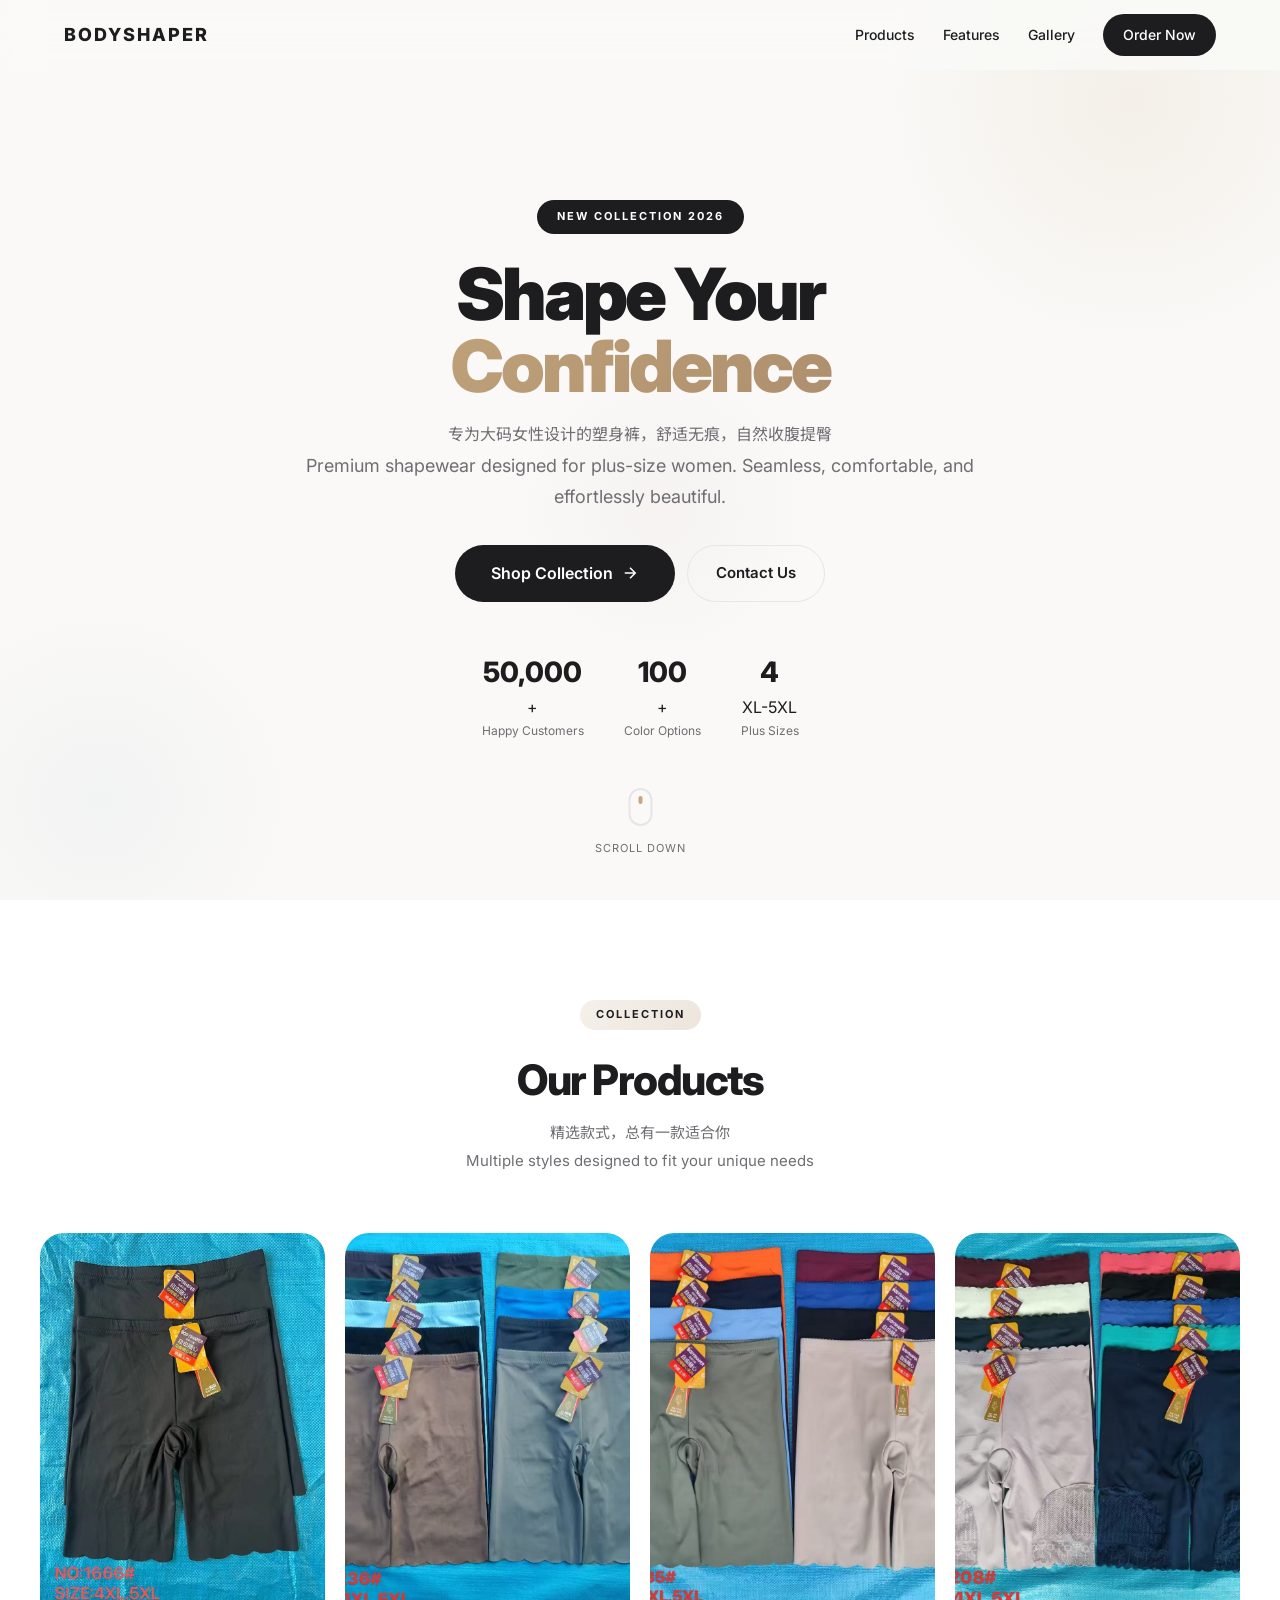
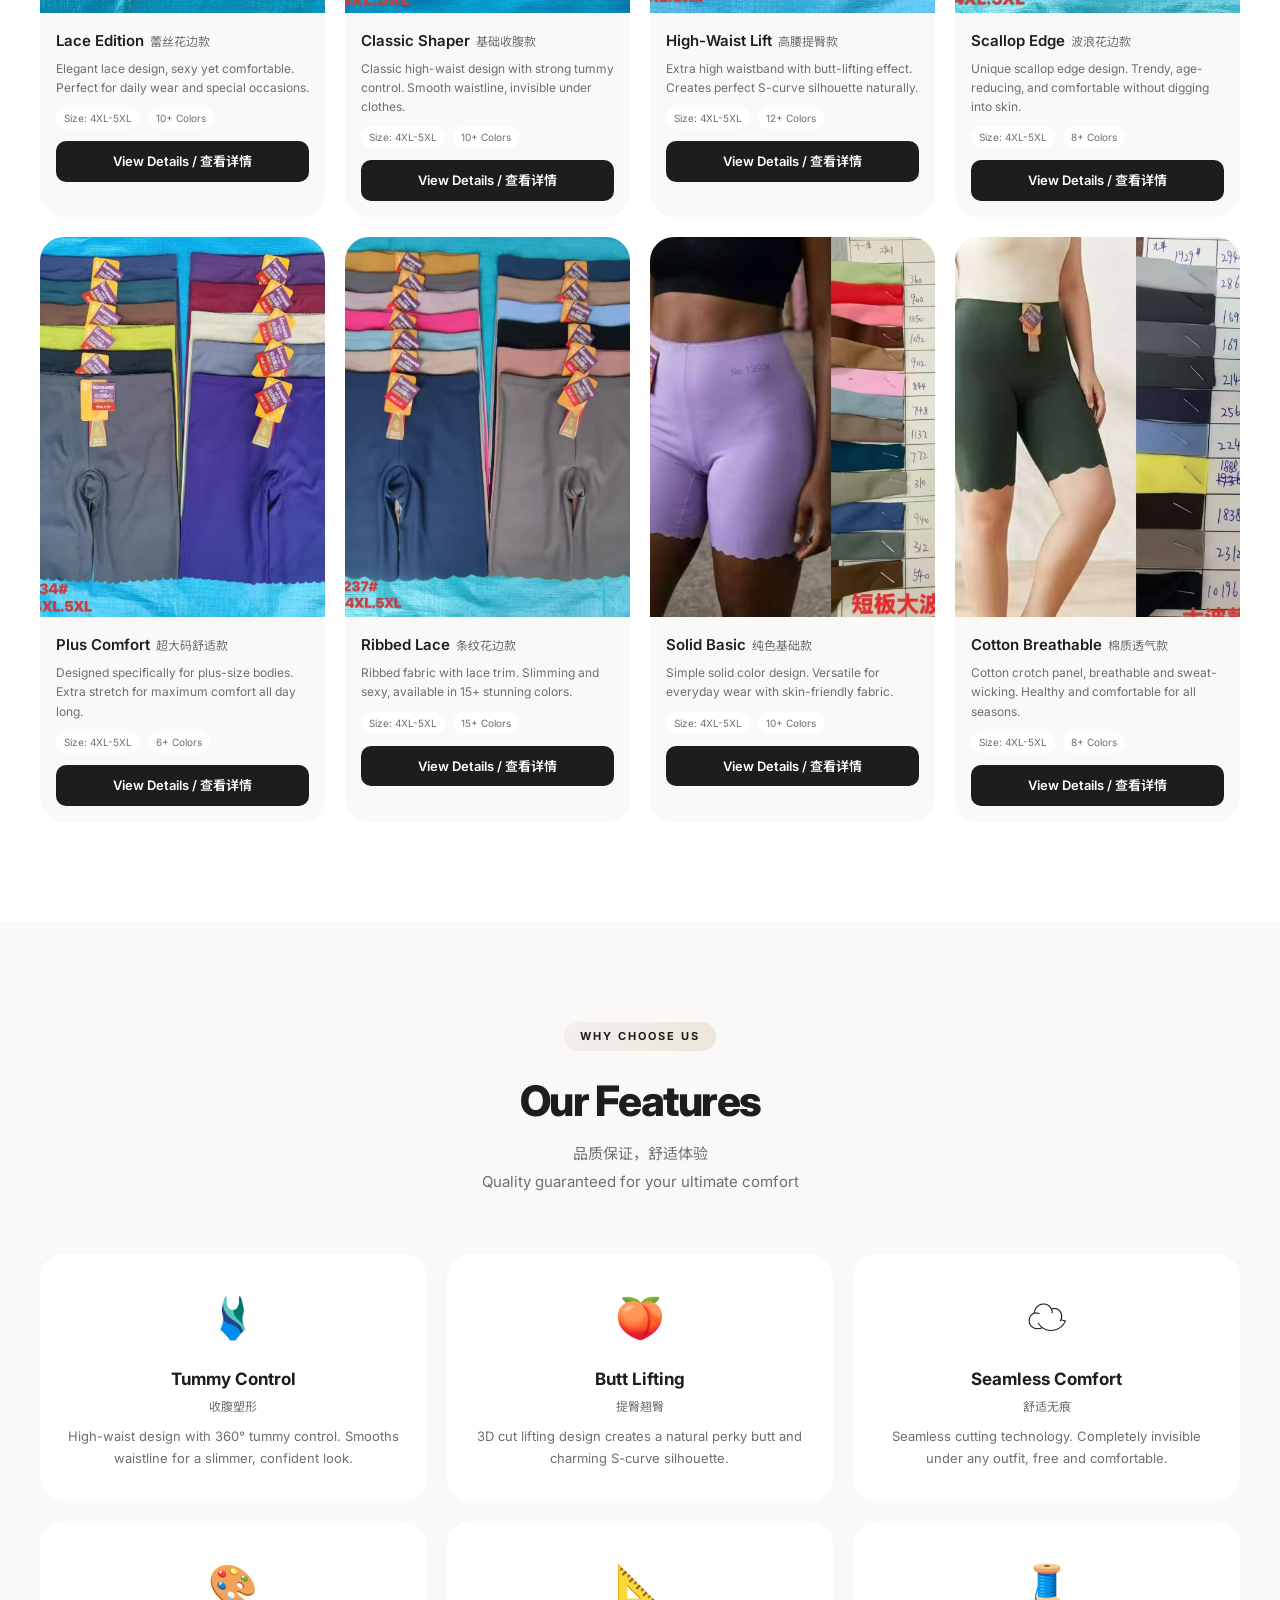
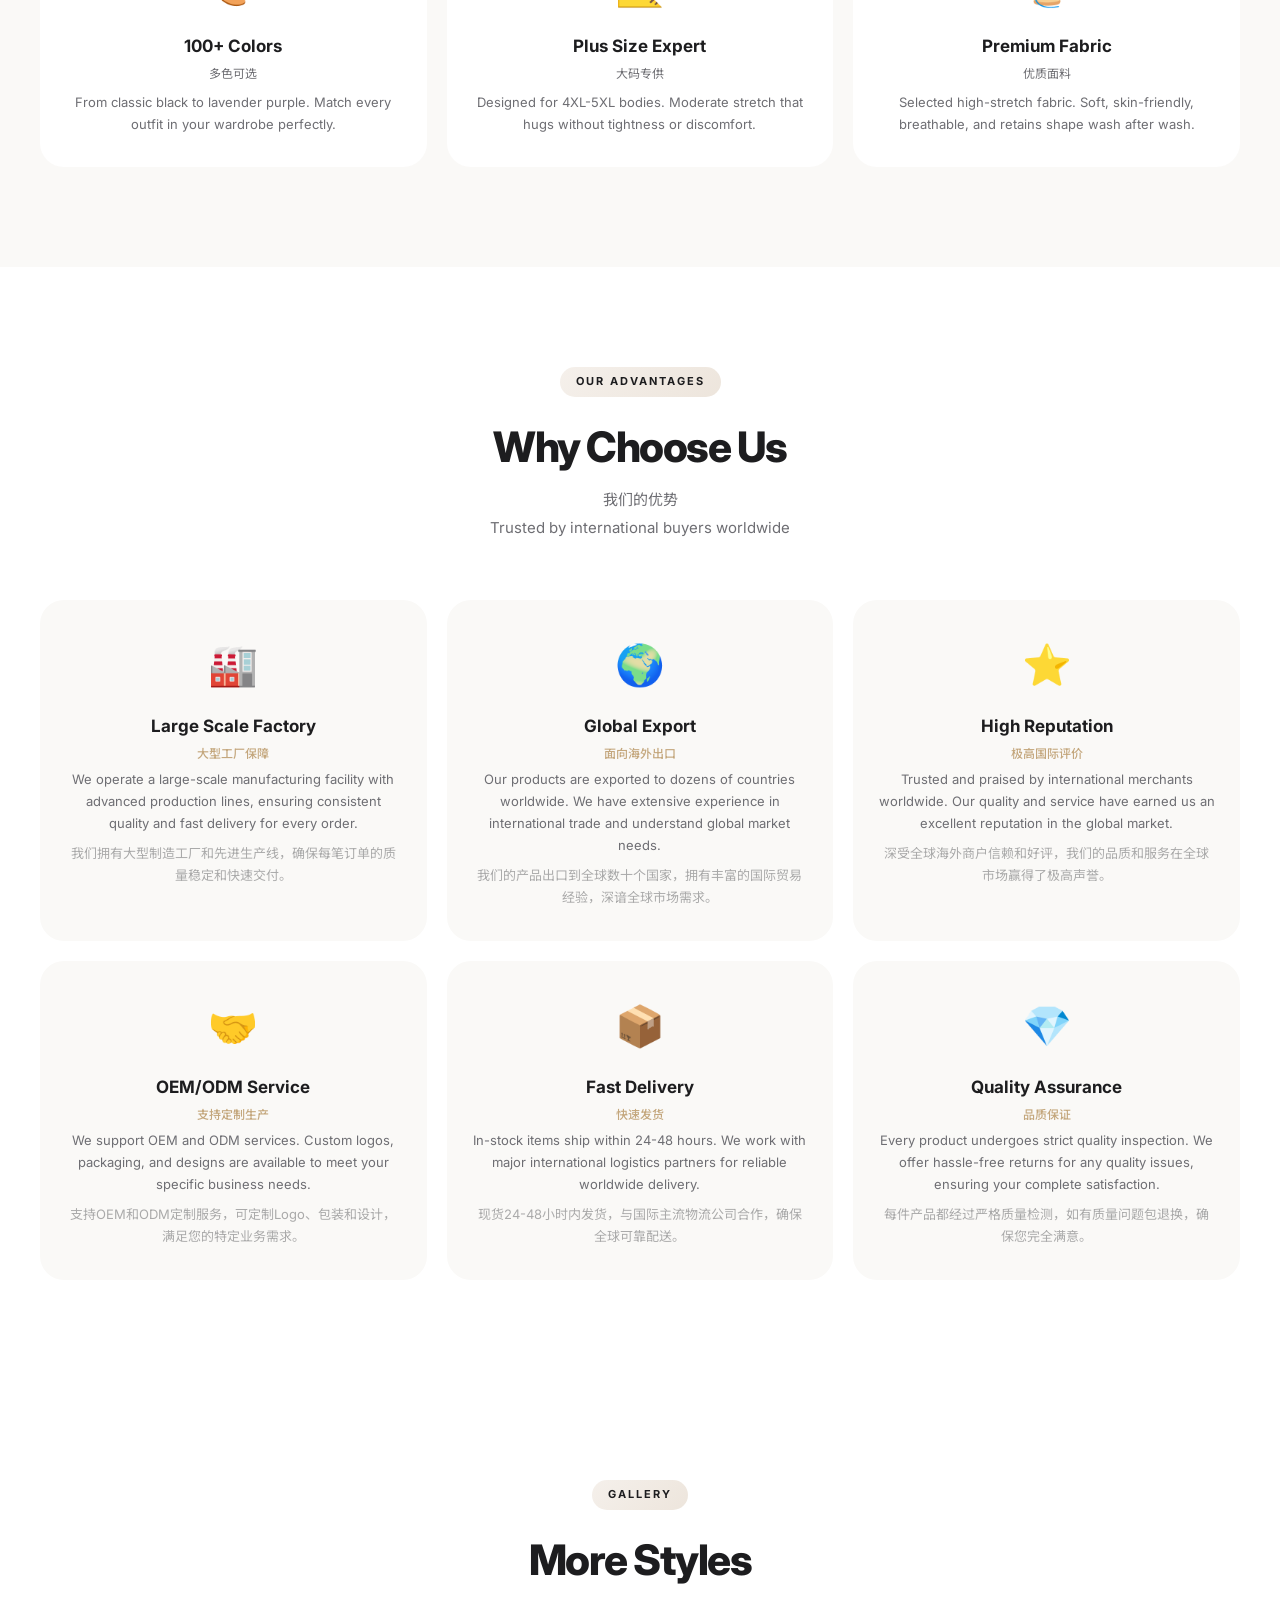
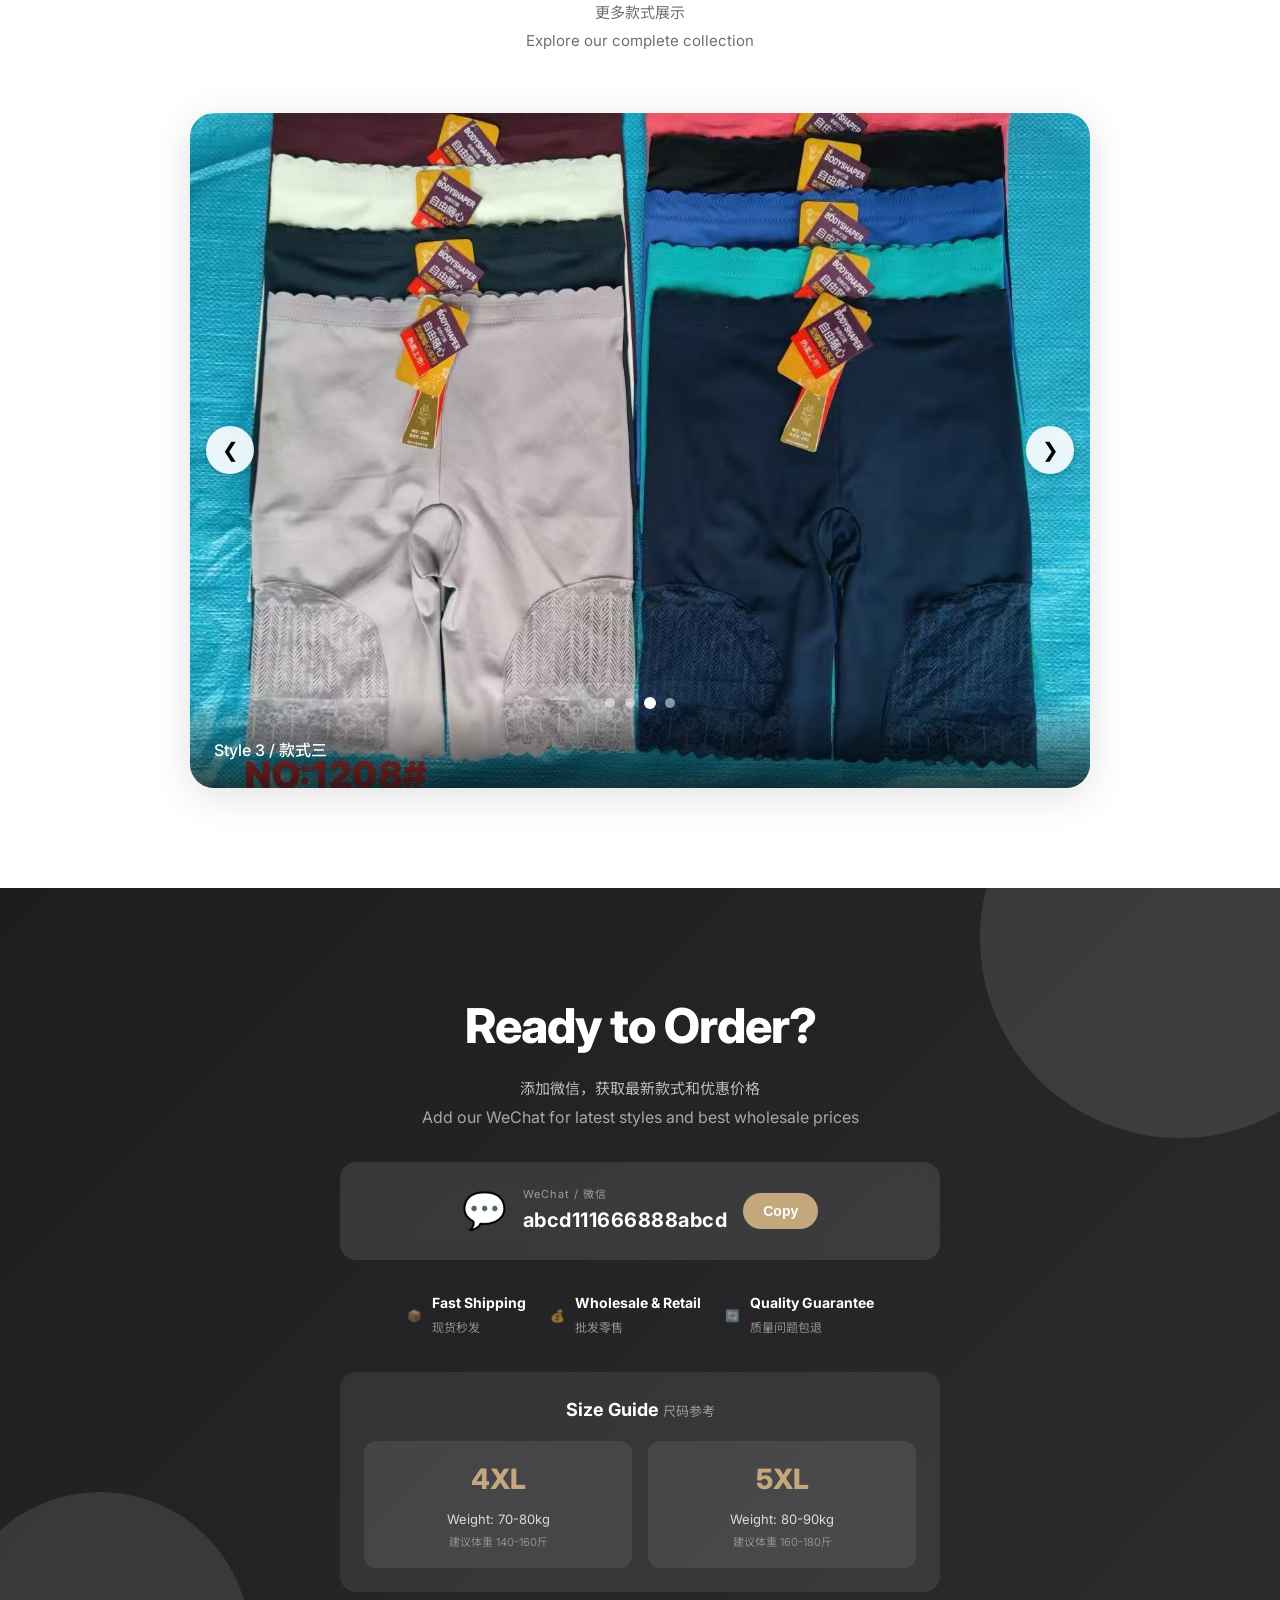
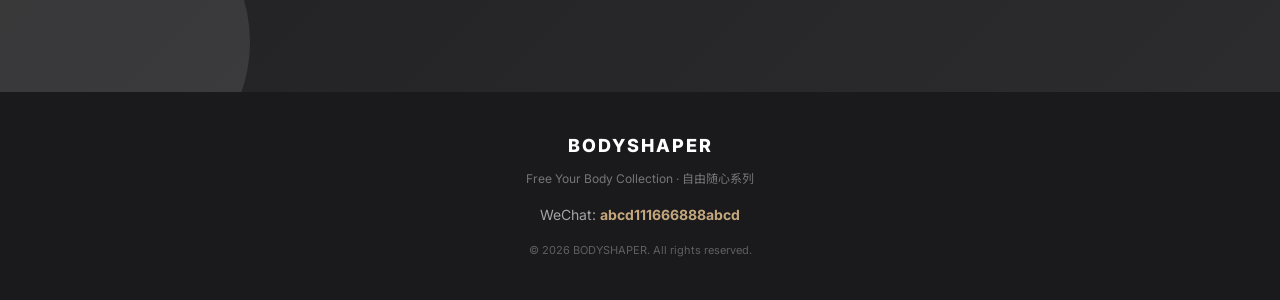
==== commit 1ef2dba5: "Add files via upload" ====
--- a/index.html
+++ b/index.html
@@ -99,7 +99,7 @@
             <!-- 款式1 -->
             <a href="product.html?img=product-1.jpg" class="product-card" data-aos="fade-up">
                 <div class="product-image">
-                    <img src="product-1.jpg" alt="Lace Shapewear" loading="lazy">
+                    <img src="product-1.jpg" alt="Lace Shapewear">
                     <div class="product-overlay">
                         <span class="product-badge">HOT</span>
                         <span class="btn-quick-view">View Details</span>
@@ -119,7 +119,7 @@
             <!-- 款式2 -->
             <a href="product.html?img=product-2.jpg" class="product-card" data-aos="fade-up" data-aos-delay="100">
                 <div class="product-image">
-                    <img src="product-2.jpg" alt="Classic Shaper" loading="lazy">
+                    <img src="product-2.jpg" alt="Classic Shaper">
                     <div class="product-overlay">
                         <span class="btn-quick-view">View Details</span>
                     </div>
@@ -138,7 +138,7 @@
             <!-- 款式3 -->
             <a href="product.html?img=product-3.jpg" class="product-card" data-aos="fade-up" data-aos-delay="200">
                 <div class="product-image">
-                    <img src="product-3.jpg" alt="High-Waist Lift" loading="lazy">
+                    <img src="product-3.jpg" alt="High-Waist Lift">
                     <div class="product-overlay">
                         <span class="product-badge new">NEW</span>
                         <span class="btn-quick-view">View Details</span>
@@ -158,7 +158,7 @@
             <!-- 款式4 -->
             <a href="product.html?img=product-4.jpg" class="product-card" data-aos="fade-up">
                 <div class="product-image">
-                    <img src="product-4.jpg" alt="Scallop Edge" loading="lazy">
+                    <img src="product-4.jpg" alt="Scallop Edge">
                     <div class="product-overlay">
                         <span class="btn-quick-view">View Details</span>
                     </div>
@@ -177,7 +177,7 @@
             <!-- 款式5 -->
             <a href="product.html?img=product-5.jpg" class="product-card" data-aos="fade-up" data-aos-delay="100">
                 <div class="product-image">
-                    <img src="product-5.jpg" alt="Plus Comfort" loading="lazy">
+                    <img src="product-5.jpg" alt="Plus Comfort">
                     <div class="product-overlay">
                         <span class="btn-quick-view">View Details</span>
                     </div>
@@ -196,7 +196,7 @@
             <!-- 款式6 -->
             <a href="product.html?img=product-6.jpg" class="product-card" data-aos="fade-up" data-aos-delay="200">
                 <div class="product-image">
-                    <img src="product-6.jpg" alt="Ribbed Lace" loading="lazy">
+                    <img src="product-6.jpg" alt="Ribbed Lace">
                     <div class="product-overlay">
                         <span class="product-badge">BEST SELLER</span>
                         <span class="btn-quick-view">View Details</span>
@@ -216,7 +216,7 @@
             <!-- 款式7 -->
             <a href="product.html?img=product-7.jpg" class="product-card" data-aos="fade-up">
                 <div class="product-image">
-                    <img src="product-7.jpg" alt="Solid Basic" loading="lazy">
+                    <img src="product-7.jpg" alt="Solid Basic">
                     <div class="product-overlay">
                         <span class="btn-quick-view">View Details</span>
                     </div>
@@ -235,7 +235,7 @@
             <!-- 款式8 -->
             <a href="product.html?img=product-8.jpg" class="product-card" data-aos="fade-up" data-aos-delay="100">
                 <div class="product-image">
-                    <img src="product-8.jpg" alt="Cotton Breathable" loading="lazy">
+                    <img src="product-8.jpg" alt="Cotton Breathable">
                     <div class="product-overlay">
                         <span class="btn-quick-view">View Details</span>
                     </div>
@@ -360,19 +360,19 @@
         <div class="slideshow-container">
             <div class="slideshow">
                 <div class="slide active">
-                    <img src="product-9.jpg" alt="Style 1" loading="lazy">
+                    <img src="product-9.jpg" alt="Style 1">
                     <div class="slide-caption">Style 1 / 款式一</div>
                 </div>
                 <div class="slide">
-                    <img src="product-10.jpg" alt="Style 2" loading="lazy">
+                    <img src="product-10.jpg" alt="Style 2">
                     <div class="slide-caption">Style 2 / 款式二</div>
                 </div>
                 <div class="slide">
-                    <img src="product-4.jpg" alt="Style 3" loading="lazy">
+                    <img src="product-4.jpg" alt="Style 3">
                     <div class="slide-caption">Style 3 / 款式三</div>
                 </div>
                 <div class="slide">
-                    <img src="product-6.jpg" alt="Style 4" loading="lazy">
+                    <img src="product-6.jpg" alt="Style 4">
                     <div class="slide-caption">Style 4 / 款式四</div>
                 </div>
             </div>
--- a/styles.css
+++ b/styles.css
@@ -723,12 +723,18 @@
     .hero h1 { font-size: 30px; }
     .hero { padding: 70px 12px 30px; }
     section { padding: 40px 12px; }
-    .products-grid { grid-template-columns: 1fr; max-width: 320px; }
-    .product-info h3 { font-size: 13px; flex-direction: column; gap: 2px; }
+    .products-grid { grid-template-columns: repeat(2, 1fr); gap: 8px; }
+    .product-info { padding: 10px; }
+    .product-info h3 { font-size: 12px; }
+    .product-info p { font-size: 10px; display: none; }
+    .product-meta span { font-size: 8px; padding: 2px 4px; }
+    .btn-product { font-size: 10px; padding: 6px; }
     .product-cn { font-size: 10px; }
     .cta h2 { font-size: 26px; }
     .wechat-id { font-size: 16px; }
     .feature-card { padding: 24px 16px; }
+    .advantage-card { padding: 20px 14px; }
+    .advantage-card p { font-size: 12px; }
 }
 
 /* 触摸设备优化 */
